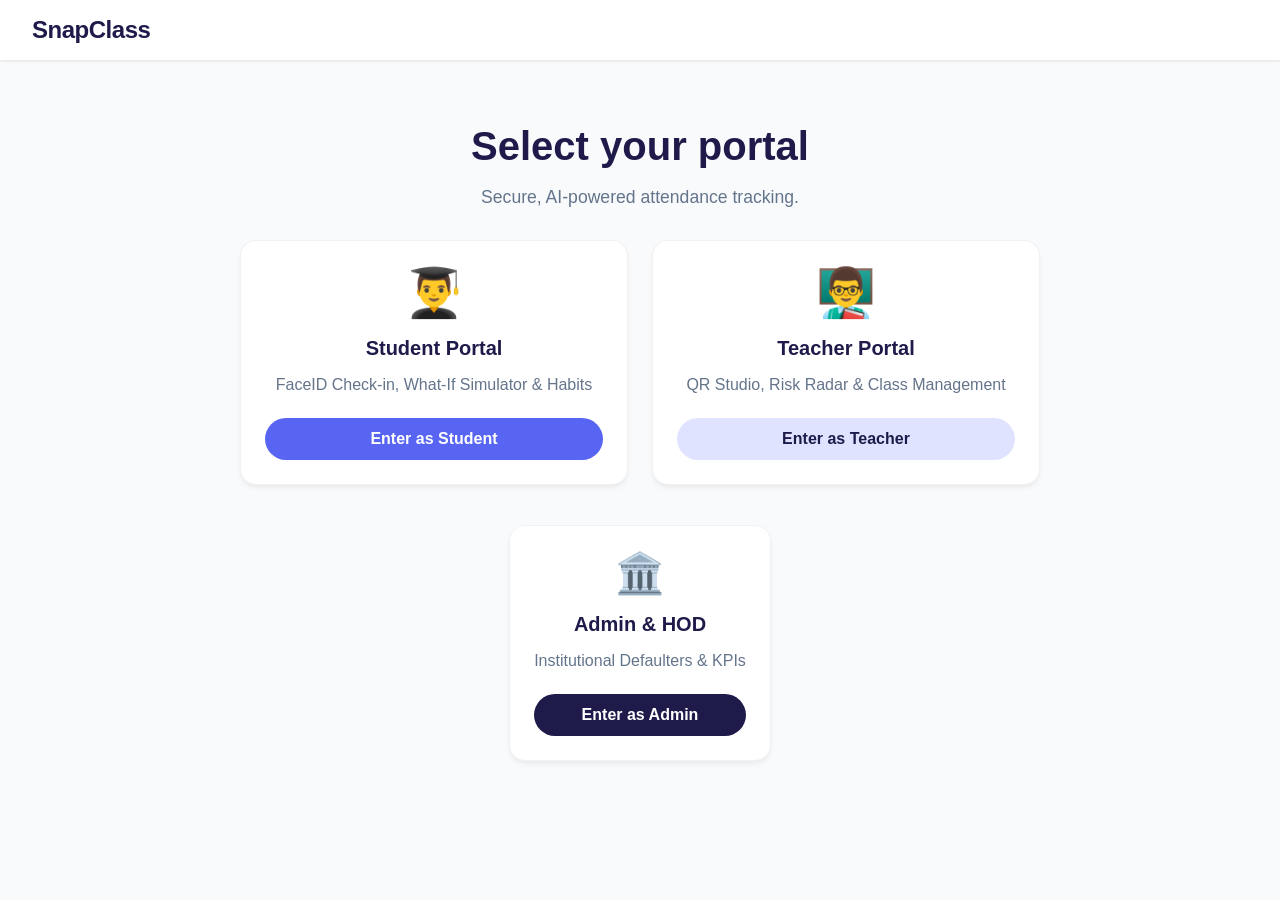
==== frontend/index.html @ df6c591e "Migrate from Streamlit to FastAPI and Vanilla frontend architecture" ====
<!DOCTYPE html>
<html lang="en">
<head>
    <meta charset="UTF-8">
    <meta name="viewport" content="width=device-width, initial-scale=1.0">
    <title>SnapClass | AI Attendance Platform</title>
    <link rel="stylesheet" href="css/styles.css">
</head>
<body>
    <header>
        <h1 class="brand-title">SnapClass</h1>
    </header>

    <div class="container text-center mt-4">
        <h2 style="font-size: 2.5rem; margin-bottom: 0.5rem;">Select your portal</h2>
        <p class="mb-2" style="color: var(--text-muted); font-size: 1.1rem;">Secure, AI-powered attendance tracking.</p>
        
        <div class="grid-2 mt-4" style="max-width: 800px; margin-left: auto; margin-right: auto;">
            <!-- Student Portal -->
            <div class="card">
                <div style="font-size: 3rem; margin-bottom: 1rem;">👨‍🎓</div>
                <h3 class="card-title">Student Portal</h3>
                <p style="color: var(--text-muted); margin-bottom: 1.5rem;">FaceID Check-in, What-If Simulator & Habits</p>
                <a href="student.html" class="btn btn-primary" style="width: 100%;">Enter as Student</a>
            </div>

            <!-- Teacher Portal -->
            <div class="card">
                <div style="font-size: 3rem; margin-bottom: 1rem;">👨‍🏫</div>
                <h3 class="card-title">Teacher Portal</h3>
                <p style="color: var(--text-muted); margin-bottom: 1.5rem;">QR Studio, Risk Radar & Class Management</p>
                <a href="teacher.html" class="btn btn-secondary" style="width: 100%;">Enter as Teacher</a>
            </div>
            
            <!-- Admin Portal -->
            <div class="card" style="grid-column: 1 / -1; max-width: 400px; margin: 0 auto; margin-top: 1rem;">
                <div style="font-size: 2.5rem; margin-bottom: 1rem;">🏛️</div>
                <h3 class="card-title">Admin & HOD</h3>
                <p style="color: var(--text-muted); margin-bottom: 1.5rem;">Institutional Defaulters & KPIs</p>
                <a href="admin.html" class="btn" style="background-color: var(--indigo); color: white; width: 100%;">Enter as Admin</a>
            </div>
        </div>
    </div>
</body>
</html>
---- frontend/css/styles.css ----
:root {
  /* Brand Tokens */
  --blurple: #5865F2;
  --blurple-dark: #4752C4;
  --periwinkle: #E0E3FF;
  --pink: #EB459E;
  --indigo: #1E1B4B;
  --indigo-light: #312E81;
  --bg-color: #F8FAFC;
  --surface: #FFFFFF;
  --text-main: #334155;
  --text-muted: #64748B;
  
  /* Status Colors */
  --safe: #2ECC71;
  --warning: #F39C12;
  --critical: #E74C3C;
}

@import url('https://fonts.googleapis.com/css2?family=Climate+Crisis&family=Outfit:wght@300;400;500;600;700;800&display=swap');

body {
  font-family: 'Outfit', sans-serif;
  background-color: var(--bg-color);
  color: var(--text-main);
  margin: 0;
  padding: 0;
  box-sizing: border-box;
}

*, *::before, *::after {
  box-sizing: inherit;
}

/* Typography */
h1, h2, h3, h4, h5 {
  color: var(--indigo);
  margin-top: 0;
}

.brand-title {
  font-family: 'Climate Crisis', sans-serif;
  color: var(--indigo);
  font-size: 2.5rem;
  letter-spacing: -0.02em;
  margin: 0;
}

/* Layout */
.container {
  max-width: 1200px;
  margin: 0 auto;
  padding: 2rem;
}

.grid-2 {
  display: grid;
  grid-template-columns: repeat(auto-fit, minmax(300px, 1fr));
  gap: 1.5rem;
}

/* Cards */
.card {
  background: var(--surface);
  border-radius: 1rem;
  padding: 1.5rem;
  box-shadow: 0 4px 6px -1px rgba(0, 0, 0, 0.05), 0 2px 4px -1px rgba(0, 0, 0, 0.03);
  border: 1px solid rgba(0, 0, 0, 0.05);
  transition: transform 0.2s, box-shadow 0.2s;
}

.card:hover {
  transform: translateY(-2px);
  box-shadow: 0 10px 15px -3px rgba(0, 0, 0, 0.1), 0 4px 6px -2px rgba(0, 0, 0, 0.05);
}

.card-title {
  font-size: 1.25rem;
  font-weight: 700;
  margin-bottom: 0.5rem;
}

/* Buttons */
.btn {
  display: inline-flex;
  align-items: center;
  justify-content: center;
  padding: 0.75rem 1.5rem;
  font-family: 'Outfit', sans-serif;
  font-weight: 600;
  font-size: 1rem;
  border-radius: 9999px;
  border: none;
  cursor: pointer;
  transition: background-color 0.2s, transform 0.1s;
  text-decoration: none;
}

.btn:active {
  transform: scale(0.98);
}

.btn-primary {
  background-color: var(--blurple);
  color: white;
}

.btn-primary:hover {
  background-color: var(--blurple-dark);
}

.btn-secondary {
  background-color: var(--periwinkle);
  color: var(--indigo);
}

.btn-secondary:hover {
  background-color: #D1D5DB;
}

.btn-danger {
  background-color: var(--critical);
  color: white;
}

/* Inputs */
.input-group {
  margin-bottom: 1rem;
}

.input-group label {
  display: block;
  font-weight: 600;
  margin-bottom: 0.5rem;
  font-size: 0.9rem;
}

.input-group input, .input-group select {
  width: 100%;
  padding: 0.75rem;
  border: 1px solid #E2E8F0;
  border-radius: 0.5rem;
  font-family: 'Outfit', sans-serif;
  font-size: 1rem;
  outline: none;
  transition: border-color 0.2s;
}

.input-group input:focus, .input-group select:focus {
  border-color: var(--blurple);
  box-shadow: 0 0 0 3px rgba(88, 101, 242, 0.2);
}

/* Utilities */
.text-center { text-align: center; }
.mt-1 { margin-top: 0.5rem; }
.mt-2 { margin-top: 1rem; }
.mt-4 { margin-top: 2rem; }
.mb-2 { margin-bottom: 1rem; }
.flex { display: flex; }
.items-center { align-items: center; }
.justify-between { justify-content: space-between; }
.gap-2 { gap: 0.5rem; }
.gap-4 { gap: 1rem; }

/* Status Badges */
.badge {
  padding: 0.25rem 0.75rem;
  border-radius: 9999px;
  font-size: 0.8rem;
  font-weight: 700;
  text-transform: uppercase;
}

.badge-safe { background-color: rgba(46, 204, 113, 0.2); color: #1E8449; }
.badge-warning { background-color: rgba(243, 156, 18, 0.2); color: #B9770E; }
.badge-critical { background-color: rgba(231, 76, 60, 0.2); color: #922B21; }

/* Camera Viewfinder */
.viewfinder {
  position: relative;
  width: 100%;
  aspect-ratio: 4/3;
  background: #000;
  border-radius: 1rem;
  overflow: hidden;
}

.viewfinder video {
  width: 100%;
  height: 100%;
  object-fit: cover;
  /* Natural mirroring for front camera */
  transform: scaleX(-1);
}

/* Modals */
.modal-overlay {
  position: fixed;
  top: 0; left: 0; right: 0; bottom: 0;
  background: rgba(15, 23, 42, 0.6);
  backdrop-filter: blur(4px);
  display: flex;
  align-items: center;
  justify-content: center;
  z-index: 50;
  opacity: 0;
  pointer-events: none;
  transition: opacity 0.2s;
}

.modal-overlay.active {
  opacity: 1;
  pointer-events: auto;
}

.modal-content {
  background: var(--surface);
  padding: 2rem;
  border-radius: 1.5rem;
  width: 90%;
  max-width: 500px;
  transform: scale(0.95);
  transition: transform 0.2s;
  box-shadow: 0 25px 50px -12px rgba(0, 0, 0, 0.25);
}

.modal-overlay.active .modal-content {
  transform: scale(1);
}

/* Toasts */
#toast-container {
  position: fixed;
  bottom: 2rem;
  right: 2rem;
  display: flex;
  flex-direction: column;
  gap: 0.5rem;
  z-index: 100;
}

.toast {
  background: var(--indigo);
  color: white;
  padding: 1rem 1.5rem;
  border-radius: 0.5rem;
  box-shadow: 0 10px 15px -3px rgba(0, 0, 0, 0.1);
  font-weight: 500;
  animation: slideIn 0.3s forwards, fadeOut 0.3s 2.7s forwards;
}

.toast.error { background: var(--critical); }
.toast.success { background: var(--safe); }

@keyframes slideIn {
  from { transform: translateX(100%); opacity: 0; }
  to { transform: translateX(0); opacity: 1; }
}

@keyframes fadeOut {
  from { transform: translateX(0); opacity: 1; }
  to { transform: translateX(100%); opacity: 0; }
}

/* Tabs */
.tabs {
  display: flex;
  border-bottom: 2px solid #E2E8F0;
  margin-bottom: 1.5rem;
}
.tab {
  padding: 0.75rem 1.5rem;
  font-weight: 600;
  color: var(--text-muted);
  cursor: pointer;
  border-bottom: 2px solid transparent;
  margin-bottom: -2px;
}
.tab.active {
  color: var(--blurple);
  border-bottom-color: var(--blurple);
}
.tab-pane {
  display: none;
}
.tab-pane.active {
  display: block;
}

/* Header */
header {
  background: var(--surface);
  padding: 1rem 2rem;
  display: flex;
  justify-content: space-between;
  align-items: center;
  box-shadow: 0 1px 3px 0 rgba(0, 0, 0, 0.1);
}

header .brand-title {
  font-size: 1.5rem;
}
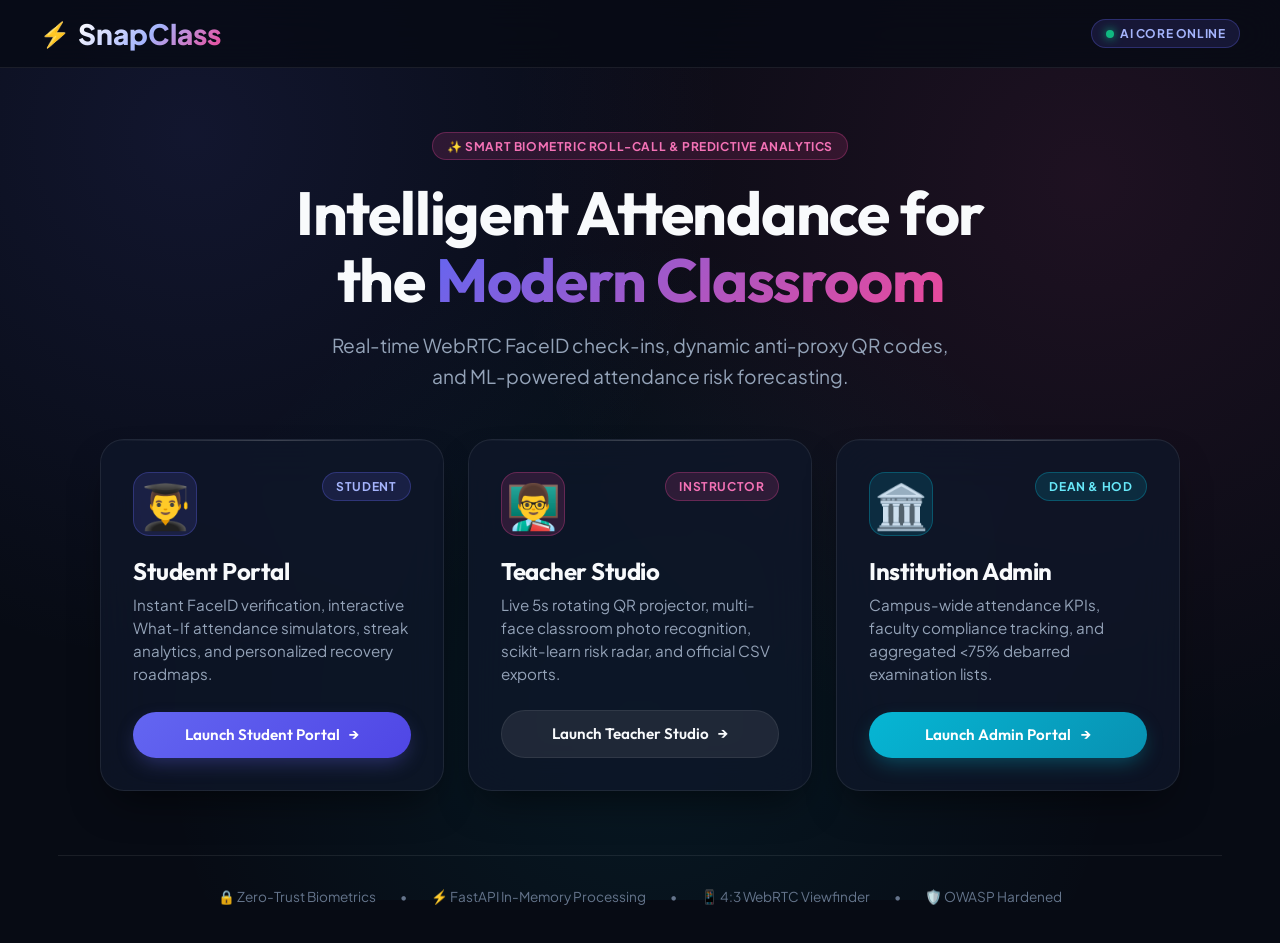
==== commit 98e7aa5c: "UI Overhaul: Ultra-premium glassmorphism, camera HUD, validation alerts, and micro-interactions" ====
--- a/frontend/index.html
+++ b/frontend/index.html
@@ -1,45 +1,108 @@
 <!DOCTYPE html>
 <html lang="en">
 <head>
-    <meta charset="UTF-8">
-    <meta name="viewport" content="width=device-width, initial-scale=1.0">
-    <title>SnapClass | AI Attendance Platform</title>
-    <link rel="stylesheet" href="css/styles.css">
+  <meta charset="UTF-8">
+  <meta name="viewport" content="width=device-width, initial-scale=1.0">
+  <title>SnapClass | Next-Gen AI Attendance Platform</title>
+  <link rel="stylesheet" href="css/styles.css">
 </head>
 <body>
-    <header>
-        <h1 class="brand-title">SnapClass</h1>
-    </header>
+  <header>
+    <div class="brand-title">SnapClass</div>
+    <div style="display: flex; align-items: center; gap: 0.75rem;">
+      <span class="badge badge-primary">
+        <span class="pulse-dot"></span>
+        AI Core Online
+      </span>
+    </div>
+  </header>
 
-    <div class="container text-center mt-4">
-        <h2 style="font-size: 2.5rem; margin-bottom: 0.5rem;">Select your portal</h2>
-        <p class="mb-2" style="color: var(--text-muted); font-size: 1.1rem;">Secure, AI-powered attendance tracking.</p>
-        
-        <div class="grid-2 mt-4" style="max-width: 800px; margin-left: auto; margin-right: auto;">
-            <!-- Student Portal -->
-            <div class="card">
-                <div style="font-size: 3rem; margin-bottom: 1rem;">👨‍🎓</div>
-                <h3 class="card-title">Student Portal</h3>
-                <p style="color: var(--text-muted); margin-bottom: 1.5rem;">FaceID Check-in, What-If Simulator & Habits</p>
-                <a href="student.html" class="btn btn-primary" style="width: 100%;">Enter as Student</a>
+  <main class="container" style="text-align: center; padding-top: clamp(2rem, 5vw, 4rem);">
+    <div class="animate-fade-in" style="max-width: 780px; margin: 0 auto 3rem auto;">
+      <span class="badge badge-pink" style="margin-bottom: 1.25rem;">✨ Smart Biometric Roll-Call & Predictive Analytics</span>
+      <h1 style="font-size: clamp(2.2rem, 5vw, 3.8rem); line-height: 1.1; margin-bottom: 1rem;">
+        Intelligent Attendance for the <span style="background: linear-gradient(135deg, #6366F1, #EC4899); -webkit-background-clip: text; -webkit-text-fill-color: transparent;">Modern Classroom</span>
+      </h1>
+      <p style="color: var(--text-muted); font-size: clamp(1rem, 2vw, 1.2rem); line-height: 1.6; max-width: 620px; margin: 0 auto;">
+        Real-time WebRTC FaceID check-ins, dynamic anti-proxy QR codes, and ML-powered attendance risk forecasting.
+      </p>
+    </div>
+
+    <!-- Portal Selection Cards -->
+    <div class="grid-cards" style="max-width: 1080px; margin: 0 auto;">
+      
+      <!-- Student Portal -->
+      <div class="glass-card glass-card-hover" style="text-align: left; display: flex; flex-direction: column; justify-content: space-between;">
+        <div>
+          <div style="display: flex; justify-content: space-between; align-items: flex-start; margin-bottom: 1.25rem;">
+            <div style="font-size: 2.75rem; background: rgba(99, 102, 241, 0.15); width: 64px; height: 64px; border-radius: var(--radius-md); display: flex; align-items: center; justify-content: center; border: 1px solid rgba(99, 102, 241, 0.3);">
+              👨‍🎓
             </div>
+            <span class="badge badge-primary">Student</span>
+          </div>
+          <h2 style="font-size: 1.5rem; margin-bottom: 0.5rem;">Student Portal</h2>
+          <p style="color: var(--text-muted); font-size: 0.95rem; line-height: 1.5; margin-bottom: 1.5rem;">
+            Instant FaceID verification, interactive What-If attendance simulators, streak analytics, and personalized recovery roadmaps.
+          </p>
+        </div>
+        <a href="student.html" class="btn btn-primary" style="width: 100%;">
+          <span>Launch Student Portal</span>
+          <span>&rarr;</span>
+        </a>
+      </div>
 
-            <!-- Teacher Portal -->
-            <div class="card">
-                <div style="font-size: 3rem; margin-bottom: 1rem;">👨‍🏫</div>
-                <h3 class="card-title">Teacher Portal</h3>
-                <p style="color: var(--text-muted); margin-bottom: 1.5rem;">QR Studio, Risk Radar & Class Management</p>
-                <a href="teacher.html" class="btn btn-secondary" style="width: 100%;">Enter as Teacher</a>
+      <!-- Teacher Portal -->
+      <div class="glass-card glass-card-hover" style="text-align: left; display: flex; flex-direction: column; justify-content: space-between;">
+        <div>
+          <div style="display: flex; justify-content: space-between; align-items: flex-start; margin-bottom: 1.25rem;">
+            <div style="font-size: 2.75rem; background: rgba(236, 72, 153, 0.15); width: 64px; height: 64px; border-radius: var(--radius-md); display: flex; align-items: center; justify-content: center; border: 1px solid rgba(236, 72, 153, 0.3);">
+              👨‍🏫
             </div>
-            
-            <!-- Admin Portal -->
-            <div class="card" style="grid-column: 1 / -1; max-width: 400px; margin: 0 auto; margin-top: 1rem;">
-                <div style="font-size: 2.5rem; margin-bottom: 1rem;">🏛️</div>
-                <h3 class="card-title">Admin & HOD</h3>
-                <p style="color: var(--text-muted); margin-bottom: 1.5rem;">Institutional Defaulters & KPIs</p>
-                <a href="admin.html" class="btn" style="background-color: var(--indigo); color: white; width: 100%;">Enter as Admin</a>
+            <span class="badge badge-pink">Instructor</span>
+          </div>
+          <h2 style="font-size: 1.5rem; margin-bottom: 0.5rem;">Teacher Studio</h2>
+          <p style="color: var(--text-muted); font-size: 0.95rem; line-height: 1.5; margin-bottom: 1.5rem;">
+            Live 5s rotating QR projector, multi-face classroom photo recognition, scikit-learn risk radar, and official CSV exports.
+          </p>
+        </div>
+        <a href="teacher.html" class="btn btn-secondary" style="width: 100%;">
+          <span>Launch Teacher Studio</span>
+          <span>&rarr;</span>
+        </a>
+      </div>
+
+      <!-- Admin Portal -->
+      <div class="glass-card glass-card-hover" style="text-align: left; display: flex; flex-direction: column; justify-content: space-between;">
+        <div>
+          <div style="display: flex; justify-content: space-between; align-items: flex-start; margin-bottom: 1.25rem;">
+            <div style="font-size: 2.75rem; background: rgba(6, 182, 212, 0.15); width: 64px; height: 64px; border-radius: var(--radius-md); display: flex; align-items: center; justify-content: center; border: 1px solid rgba(6, 182, 212, 0.3);">
+              🏛️
             </div>
+            <span class="badge" style="background: rgba(6, 182, 212, 0.15); color: #67E8F9; border: 1px solid rgba(6, 182, 212, 0.3);">Dean & HOD</span>
+          </div>
+          <h2 style="font-size: 1.5rem; margin-bottom: 0.5rem;">Institution Admin</h2>
+          <p style="color: var(--text-muted); font-size: 0.95rem; line-height: 1.5; margin-bottom: 1.5rem;">
+            Campus-wide attendance KPIs, faculty compliance tracking, and aggregated &lt;75% debarred examination lists.
+          </p>
         </div>
+        <a href="admin.html" class="btn btn-cyan" style="width: 100%;">
+          <span>Launch Admin Portal</span>
+          <span>&rarr;</span>
+        </a>
+      </div>
+
     </div>
+
+    <!-- Security & Architecture Badge Footer -->
+    <div style="margin-top: 4rem; padding-top: 2rem; border-top: 1px solid var(--border-glass); display: flex; justify-content: center; gap: 1.5rem; flex-wrap: wrap; color: var(--text-dim); font-size: 0.85rem;">
+      <span>🔒 Zero-Trust Biometrics</span>
+      <span>•</span>
+      <span>⚡ FastAPI In-Memory Processing</span>
+      <span>•</span>
+      <span>📱 4:3 WebRTC Viewfinder</span>
+      <span>•</span>
+      <span>🛡️ OWASP Hardened</span>
+    </div>
+  </main>
 </body>
 </html>
--- a/frontend/css/styles.css
+++ b/frontend/css/styles.css
@@ -1,303 +1,826 @@
+/* ==========================================================================
+   SnapClass Design System - Ultra-Premium Glassmorphism & AI Cyberpunk Aesthetics
+   ========================================================================== */
+
+@import url('https://fonts.googleapis.com/css2?family=Outfit:wght@300;400;500;600;700;800;900&family=Plus+Jakarta+Sans:wght@400;500;600;700&display=swap');
+
 :root {
-  /* Brand Tokens */
-  --blurple: #5865F2;
-  --blurple-dark: #4752C4;
-  --periwinkle: #E0E3FF;
-  --pink: #EB459E;
-  --indigo: #1E1B4B;
-  --indigo-light: #312E81;
-  --bg-color: #F8FAFC;
-  --surface: #FFFFFF;
-  --text-main: #334155;
-  --text-muted: #64748B;
-  
+  /* Core Color Palette */
+  --bg-dark: #070B14;
+  --bg-surface: rgba(15, 23, 42, 0.75);
+  --bg-surface-elevated: rgba(30, 41, 59, 0.85);
+  --bg-glass: rgba(255, 255, 255, 0.04);
+  --border-glass: rgba(255, 255, 255, 0.08);
+  --border-glass-focus: rgba(99, 102, 241, 0.5);
+
+  /* Brand Accents */
+  --primary: #6366F1;
+  --primary-glow: rgba(99, 102, 241, 0.35);
+  --primary-hover: #4F46E5;
+  --accent-cyan: #06B6D4;
+  --accent-cyan-glow: rgba(6, 182, 212, 0.35);
+  --accent-pink: #EC4899;
+  --accent-pink-glow: rgba(236, 72, 153, 0.35);
+  --accent-purple: #A855F7;
+
   /* Status Colors */
-  --safe: #2ECC71;
-  --warning: #F39C12;
-  --critical: #E74C3C;
-}
-
-@import url('https://fonts.googleapis.com/css2?family=Climate+Crisis&family=Outfit:wght@300;400;500;600;700;800&display=swap');
-
-body {
-  font-family: 'Outfit', sans-serif;
-  background-color: var(--bg-color);
-  color: var(--text-main);
+  --safe: #10B981;
+  --safe-glow: rgba(16, 185, 129, 0.3);
+  --warning: #F59E0B;
+  --warning-glow: rgba(245, 158, 11, 0.3);
+  --critical: #EF4444;
+  --critical-glow: rgba(239, 68, 68, 0.3);
+
+  /* Typography */
+  --text-main: #F8FAFC;
+  --text-muted: #94A3B8;
+  --text-dim: #64748B;
+
+  /* Shadows & Depth */
+  --shadow-sm: 0 4px 6px -1px rgba(0, 0, 0, 0.2);
+  --shadow-lg: 0 20px 40px -15px rgba(0, 0, 0, 0.6);
+  --shadow-neon: 0 0 25px var(--primary-glow);
+  --radius-sm: 0.5rem;
+  --radius-md: 1rem;
+  --radius-lg: 1.5rem;
+  --radius-full: 9999px;
+}
+
+/* Base Styles & Background Aurora */
+* {
+  box-sizing: border-box;
   margin: 0;
   padding: 0;
-  box-sizing: border-box;
-}
-
-*, *::before, *::after {
-  box-sizing: inherit;
-}
-
-/* Typography */
-h1, h2, h3, h4, h5 {
-  color: var(--indigo);
-  margin-top: 0;
+  -webkit-tap-highlight-color: transparent;
+}
+
+body {
+  font-family: 'Plus Jakarta Sans', sans-serif;
+  background-color: var(--bg-dark);
+  color: var(--text-main);
+  min-height: 100vh;
+  overflow-x: hidden;
+  position: relative;
+  background-image: 
+    radial-gradient(circle at 15% 15%, rgba(99, 102, 241, 0.12) 0%, transparent 40%),
+    radial-gradient(circle at 85% 20%, rgba(236, 72, 153, 0.10) 0%, transparent 45%),
+    radial-gradient(circle at 50% 80%, rgba(6, 182, 212, 0.08) 0%, transparent 50%);
+  background-attachment: fixed;
+}
+
+/* Typography Scale */
+h1, h2, h3, h4, h5, .brand-font {
+  font-family: 'Outfit', sans-serif;
+  font-weight: 700;
+  color: var(--text-main);
+  letter-spacing: -0.02em;
 }
 
 .brand-title {
-  font-family: 'Climate Crisis', sans-serif;
-  color: var(--indigo);
-  font-size: 2.5rem;
-  letter-spacing: -0.02em;
-  margin: 0;
-}
-
-/* Layout */
+  font-size: 1.75rem;
+  font-weight: 900;
+  background: linear-gradient(135deg, #FFFFFF 20%, #A5B4FC 60%, #EC4899 100%);
+  -webkit-background-clip: text;
+  -webkit-text-fill-color: transparent;
+  display: inline-flex;
+  align-items: center;
+  gap: 0.5rem;
+}
+
+.brand-title::before {
+  content: '⚡';
+  font-size: 1.5rem;
+  -webkit-text-fill-color: initial;
+}
+
+/* Glassmorphism Containers & Cards */
 .container {
-  max-width: 1200px;
+  max-width: 1240px;
   margin: 0 auto;
-  padding: 2rem;
-}
-
-.grid-2 {
-  display: grid;
-  grid-template-columns: repeat(auto-fit, minmax(300px, 1fr));
-  gap: 1.5rem;
-}
-
-/* Cards */
-.card {
-  background: var(--surface);
-  border-radius: 1rem;
-  padding: 1.5rem;
-  box-shadow: 0 4px 6px -1px rgba(0, 0, 0, 0.05), 0 2px 4px -1px rgba(0, 0, 0, 0.03);
-  border: 1px solid rgba(0, 0, 0, 0.05);
-  transition: transform 0.2s, box-shadow 0.2s;
-}
-
-.card:hover {
-  transform: translateY(-2px);
-  box-shadow: 0 10px 15px -3px rgba(0, 0, 0, 0.1), 0 4px 6px -2px rgba(0, 0, 0, 0.05);
-}
-
-.card-title {
-  font-size: 1.25rem;
+  padding: clamp(1rem, 3vw, 2.5rem);
+}
+
+.glass-card {
+  background: var(--bg-surface);
+  backdrop-filter: blur(24px);
+  -webkit-backdrop-filter: blur(24px);
+  border: 1px solid var(--border-glass);
+  border-radius: var(--radius-lg);
+  padding: clamp(1.25rem, 2.5vw, 2rem);
+  box-shadow: var(--shadow-lg);
+  position: relative;
+  overflow: hidden;
+  transition: all 0.3s cubic-bezier(0.4, 0, 0.2, 1);
+}
+
+.glass-card::before {
+  content: '';
+  position: absolute;
+  top: 0; left: 0; right: 0; height: 1px;
+  background: linear-gradient(90deg, transparent, rgba(255, 255, 255, 0.2), transparent);
+}
+
+.glass-card-hover:hover {
+  transform: translateY(-4px);
+  border-color: rgba(99, 102, 241, 0.3);
+  box-shadow: 0 25px 50px -12px rgba(0, 0, 0, 0.7), var(--shadow-neon);
+}
+
+/* Navigation & Header */
+header {
+  background: rgba(7, 11, 20, 0.8);
+  backdrop-filter: blur(20px);
+  -webkit-backdrop-filter: blur(20px);
+  border-bottom: 1px solid var(--border-glass);
+  padding: 1rem clamp(1rem, 4vw, 2.5rem);
+  display: flex;
+  justify-content: space-between;
+  align-items: center;
+  position: sticky;
+  top: 0;
+  z-index: 40;
+}
+
+.nav-link-btn {
+  display: inline-flex;
+  align-items: center;
+  gap: 0.5rem;
+  color: var(--text-muted);
+  text-decoration: none;
+  font-weight: 600;
+  font-size: 0.9rem;
+  padding: 0.5rem 1rem;
+  border-radius: var(--radius-full);
+  background: var(--bg-glass);
+  border: 1px solid var(--border-glass);
+  transition: all 0.2s;
+}
+
+.nav-link-btn:hover {
+  color: var(--text-main);
+  background: rgba(255, 255, 255, 0.1);
+  border-color: rgba(255, 255, 255, 0.2);
+}
+
+/* Badges & Pulsing Status Indicators */
+.badge {
+  display: inline-flex;
+  align-items: center;
+  gap: 0.4rem;
+  padding: 0.35rem 0.85rem;
+  border-radius: var(--radius-full);
+  font-size: 0.75rem;
   font-weight: 700;
-  margin-bottom: 0.5rem;
-}
-
-/* Buttons */
+  text-transform: uppercase;
+  letter-spacing: 0.05em;
+}
+
+.badge-primary { background: rgba(99, 102, 241, 0.15); color: #A5B4FC; border: 1px solid rgba(99, 102, 241, 0.3); }
+.badge-pink { background: rgba(236, 72, 153, 0.15); color: #F472B6; border: 1px solid rgba(236, 72, 153, 0.3); }
+.badge-safe { background: rgba(16, 185, 129, 0.15); color: #34D399; border: 1px solid rgba(16, 185, 129, 0.3); }
+.badge-warning { background: rgba(245, 158, 11, 0.15); color: #FBBF24; border: 1px solid rgba(245, 158, 11, 0.3); }
+.badge-critical { background: rgba(239, 68, 68, 0.15); color: #F87171; border: 1px solid rgba(239, 68, 68, 0.3); }
+
+.pulse-dot {
+  width: 8px;
+  height: 8px;
+  border-radius: 50%;
+  background-color: var(--safe);
+  box-shadow: 0 0 10px var(--safe);
+  animation: pulseAnimation 2s infinite;
+}
+
+@keyframes pulseAnimation {
+  0% { transform: scale(0.95); opacity: 0.8; box-shadow: 0 0 0 0 var(--safe-glow); }
+  70% { transform: scale(1.1); opacity: 1; box-shadow: 0 0 0 8px transparent; }
+  100% { transform: scale(0.95); opacity: 0.8; }
+}
+
+/* Button Component Suite */
 .btn {
   display: inline-flex;
   align-items: center;
   justify-content: center;
-  padding: 0.75rem 1.5rem;
+  gap: 0.6rem;
+  padding: 0.85rem 1.75rem;
   font-family: 'Outfit', sans-serif;
   font-weight: 600;
-  font-size: 1rem;
-  border-radius: 9999px;
+  font-size: 0.95rem;
+  border-radius: var(--radius-full);
   border: none;
   cursor: pointer;
-  transition: background-color 0.2s, transform 0.1s;
   text-decoration: none;
+  position: relative;
+  overflow: hidden;
+  transition: all 0.25s cubic-bezier(0.4, 0, 0.2, 1);
 }
 
 .btn:active {
-  transform: scale(0.98);
+  transform: scale(0.96);
 }
 
 .btn-primary {
-  background-color: var(--blurple);
+  background: linear-gradient(135deg, #6366F1 0%, #4F46E5 100%);
   color: white;
+  box-shadow: 0 8px 20px -4px var(--primary-glow);
 }
 
 .btn-primary:hover {
-  background-color: var(--blurple-dark);
+  background: linear-gradient(135deg, #4F46E5 0%, #4338CA 100%);
+  box-shadow: 0 12px 25px -4px var(--primary-glow);
+  transform: translateY(-1px);
 }
 
 .btn-secondary {
-  background-color: var(--periwinkle);
-  color: var(--indigo);
+  background: rgba(255, 255, 255, 0.08);
+  color: var(--text-main);
+  border: 1px solid var(--border-glass);
 }
 
 .btn-secondary:hover {
-  background-color: #D1D5DB;
+  background: rgba(255, 255, 255, 0.15);
+  border-color: rgba(255, 255, 255, 0.2);
+  transform: translateY(-1px);
+}
+
+.btn-cyan {
+  background: linear-gradient(135deg, #06B6D4 0%, #0891B2 100%);
+  color: white;
+  box-shadow: 0 8px 20px -4px var(--accent-cyan-glow);
+}
+
+.btn-cyan:hover {
+  background: linear-gradient(135deg, #0891B2 0%, #0E7490 100%);
+  transform: translateY(-1px);
 }
 
 .btn-danger {
-  background-color: var(--critical);
+  background: linear-gradient(135deg, #EF4444 0%, #DC2626 100%);
   color: white;
-}
-
-/* Inputs */
+  box-shadow: 0 8px 20px -4px var(--critical-glow);
+}
+
+.btn-danger:hover {
+  background: linear-gradient(135deg, #DC2626 0%, #B91C1C 100%);
+}
+
+.btn-sm {
+  padding: 0.5rem 1rem;
+  font-size: 0.85rem;
+}
+
+.btn-loading {
+  pointer-events: none;
+  opacity: 0.8;
+  position: relative;
+}
+
+.btn-loading::after {
+  content: '';
+  width: 16px;
+  height: 16px;
+  border: 2px solid rgba(255, 255, 255, 0.3);
+  border-top-color: white;
+  border-radius: 50%;
+  animation: spin 0.8s linear infinite;
+  display: inline-block;
+}
+
+@keyframes spin {
+  to { transform: rotate(360deg); }
+}
+
+/* Forms & Validation States */
 .input-group {
-  margin-bottom: 1rem;
-}
-
-.input-group label {
+  margin-bottom: 1.25rem;
+  text-align: left;
+}
+
+.input-label {
+  display: flex;
+  justify-content: space-between;
+  font-size: 0.85rem;
+  font-weight: 600;
+  color: var(--text-muted);
+  margin-bottom: 0.5rem;
+}
+
+.input-field-wrapper {
+  position: relative;
+  display: flex;
+  align-items: center;
+}
+
+.input-control {
+  width: 100%;
+  background: rgba(15, 23, 42, 0.6);
+  border: 1.5px solid var(--border-glass);
+  border-radius: var(--radius-md);
+  padding: 0.85rem 1.1rem;
+  color: var(--text-main);
+  font-family: inherit;
+  font-size: 0.95rem;
+  outline: none;
+  transition: all 0.2s;
+}
+
+.input-control:focus {
+  border-color: var(--primary);
+  background: rgba(15, 23, 42, 0.9);
+  box-shadow: 0 0 0 3px rgba(99, 102, 241, 0.2);
+}
+
+.input-control.is-invalid {
+  border-color: var(--critical) !important;
+  background: rgba(239, 68, 68, 0.05);
+  box-shadow: 0 0 0 3px rgba(239, 68, 68, 0.2);
+  animation: shake 0.4s ease-in-out;
+}
+
+.input-control.is-valid {
+  border-color: var(--safe);
+  background: rgba(16, 185, 129, 0.05);
+}
+
+.field-error-msg {
+  color: var(--critical);
+  font-size: 0.8rem;
+  font-weight: 500;
+  margin-top: 0.35rem;
+  display: none;
+}
+
+.input-control.is-invalid + .field-error-msg {
   display: block;
-  font-weight: 600;
-  margin-bottom: 0.5rem;
+}
+
+@keyframes shake {
+  0%, 100% { transform: translateX(0); }
+  20%, 60% { transform: translateX(-6px); }
+  40%, 80% { transform: translateX(6px); }
+}
+
+/* Alert & Error Bars */
+.alert-banner {
+  display: none;
+  align-items: center;
+  gap: 0.75rem;
+  padding: 0.85rem 1.25rem;
+  border-radius: var(--radius-md);
   font-size: 0.9rem;
-}
-
-.input-group input, .input-group select {
+  font-weight: 500;
+  margin-bottom: 1.25rem;
+  animation: fadeIn 0.3s cubic-bezier(0.4, 0, 0.2, 1);
+}
+
+.alert-banner.active {
+  display: flex;
+}
+
+.alert-error {
+  background: rgba(239, 68, 68, 0.12);
+  border: 1px solid rgba(239, 68, 68, 0.35);
+  color: #FCA5A5;
+}
+
+.alert-success {
+  background: rgba(16, 185, 129, 0.12);
+  border: 1px solid rgba(16, 185, 129, 0.35);
+  color: #6EE7B7;
+}
+
+.alert-warning {
+  background: rgba(245, 158, 11, 0.12);
+  border: 1px solid rgba(245, 158, 11, 0.35);
+  color: #FCD34D;
+}
+
+/* Cyberpunk WebRTC Camera Viewfinder & HUD Overlay */
+.camera-container {
+  position: relative;
   width: 100%;
-  padding: 0.75rem;
-  border: 1px solid #E2E8F0;
-  border-radius: 0.5rem;
-  font-family: 'Outfit', sans-serif;
-  font-size: 1rem;
-  outline: none;
-  transition: border-color 0.2s;
-}
-
-.input-group input:focus, .input-group select:focus {
-  border-color: var(--blurple);
-  box-shadow: 0 0 0 3px rgba(88, 101, 242, 0.2);
-}
-
-/* Utilities */
-.text-center { text-align: center; }
-.mt-1 { margin-top: 0.5rem; }
-.mt-2 { margin-top: 1rem; }
-.mt-4 { margin-top: 2rem; }
-.mb-2 { margin-bottom: 1rem; }
-.flex { display: flex; }
-.items-center { align-items: center; }
-.justify-between { justify-content: space-between; }
-.gap-2 { gap: 0.5rem; }
-.gap-4 { gap: 1rem; }
-
-/* Status Badges */
-.badge {
-  padding: 0.25rem 0.75rem;
-  border-radius: 9999px;
-  font-size: 0.8rem;
-  font-weight: 700;
-  text-transform: uppercase;
-}
-
-.badge-safe { background-color: rgba(46, 204, 113, 0.2); color: #1E8449; }
-.badge-warning { background-color: rgba(243, 156, 18, 0.2); color: #B9770E; }
-.badge-critical { background-color: rgba(231, 76, 60, 0.2); color: #922B21; }
-
-/* Camera Viewfinder */
-.viewfinder {
-  position: relative;
-  width: 100%;
+  max-width: 480px;
+  margin: 0 auto;
   aspect-ratio: 4/3;
-  background: #000;
-  border-radius: 1rem;
+  border-radius: var(--radius-lg);
   overflow: hidden;
-}
-
-.viewfinder video {
+  background: #020617;
+  border: 2px solid var(--border-glass);
+  box-shadow: 0 10px 30px rgba(0, 0, 0, 0.8);
+}
+
+.camera-container video {
   width: 100%;
   height: 100%;
   object-fit: cover;
-  /* Natural mirroring for front camera */
-  transform: scaleX(-1);
-}
-
-/* Modals */
-.modal-overlay {
+  transform: scaleX(-1); /* Natural mirror display */
+}
+
+.camera-hud {
+  position: absolute;
+  top: 0; left: 0; right: 0; bottom: 0;
+  pointer-events: none;
+  display: flex;
+  flex-direction: column;
+  justify-content: space-between;
+  padding: 1rem;
+}
+
+/* HUD Reticle & Corner Tech */
+.hud-corner-tl { position: absolute; top: 12px; left: 12px; width: 24px; height: 24px; border-top: 3px solid var(--accent-cyan); border-left: 3px solid var(--accent-cyan); border-top-left-radius: 6px; }
+.hud-corner-tr { position: absolute; top: 12px; right: 12px; width: 24px; height: 24px; border-top: 3px solid var(--accent-cyan); border-right: 3px solid var(--accent-cyan); border-top-right-radius: 6px; }
+.hud-corner-bl { position: absolute; bottom: 12px; left: 12px; width: 24px; height: 24px; border-bottom: 3px solid var(--accent-cyan); border-left: 3px solid var(--accent-cyan); border-bottom-left-radius: 6px; }
+.hud-corner-br { position: absolute; bottom: 12px; right: 12px; width: 24px; height: 24px; border-bottom: 3px solid var(--accent-cyan); border-right: 3px solid var(--accent-cyan); border-bottom-right-radius: 6px; }
+
+.hud-face-oval {
+  position: absolute;
+  top: 50%; left: 50%;
+  transform: translate(-50%, -50%);
+  width: 180px;
+  height: 230px;
+  border: 2px dashed rgba(6, 182, 212, 0.4);
+  border-radius: 50%;
+  box-shadow: 0 0 20px rgba(6, 182, 212, 0.15);
+  animation: ovalPulse 3s ease-in-out infinite;
+}
+
+@keyframes ovalPulse {
+  0%, 100% { border-color: rgba(6, 182, 212, 0.4); transform: translate(-50%, -50%) scale(1); }
+  50% { border-color: rgba(99, 102, 241, 0.8); transform: translate(-50%, -50%) scale(1.03); }
+}
+
+.hud-scan-line {
+  position: absolute;
+  top: 0; left: 0; right: 0; height: 3px;
+  background: linear-gradient(90deg, transparent, var(--accent-cyan), transparent);
+  box-shadow: 0 0 15px var(--accent-cyan);
+  animation: scanMove 2.4s ease-in-out infinite;
+}
+
+@keyframes scanMove {
+  0% { top: 5%; opacity: 0; }
+  15% { opacity: 1; }
+  85% { opacity: 1; }
+  100% { top: 95%; opacity: 0; }
+}
+
+.camera-placeholder {
+  display: flex;
+  flex-direction: column;
+  align-items: center;
+  justify-content: center;
+  height: 100%;
+  color: var(--text-muted);
+  gap: 0.75rem;
+}
+
+/* Tabs System */
+.tabs-header {
+  display: flex;
+  gap: 0.5rem;
+  border-bottom: 1px solid var(--border-glass);
+  margin-bottom: 1.75rem;
+  overflow-x: auto;
+  scrollbar-width: none;
+}
+
+.tabs-header::-webkit-scrollbar { display: none; }
+
+.tab-btn {
+  display: flex;
+  align-items: center;
+  gap: 0.5rem;
+  padding: 0.85rem 1.4rem;
+  font-family: 'Outfit', sans-serif;
+  font-weight: 600;
+  font-size: 0.95rem;
+  color: var(--text-muted);
+  background: transparent;
+  border: none;
+  border-bottom: 2px solid transparent;
+  cursor: pointer;
+  white-space: nowrap;
+  transition: all 0.2s;
+}
+
+.tab-btn:hover {
+  color: var(--text-main);
+  background: rgba(255, 255, 255, 0.02);
+}
+
+.tab-btn.active {
+  color: #A5B4FC;
+  border-bottom-color: var(--primary);
+  background: rgba(99, 102, 241, 0.06);
+}
+
+.tab-pane {
+  display: none;
+  animation: tabFadeIn 0.3s cubic-bezier(0.4, 0, 0.2, 1);
+}
+
+.tab-pane.active {
+  display: block;
+}
+
+@keyframes tabFadeIn {
+  from { opacity: 0; transform: translateY(6px); }
+  to { opacity: 1; transform: translateY(0); }
+}
+
+/* Grids & Metrics */
+.grid-cards {
+  display: grid;
+  grid-template-columns: repeat(auto-fit, minmax(min(100%, 320px), 1fr));
+  gap: 1.5rem;
+}
+
+.kpi-stat-card {
+  background: rgba(15, 23, 42, 0.5);
+  border: 1px solid var(--border-glass);
+  border-radius: var(--radius-md);
+  padding: 1.25rem;
+  display: flex;
+  align-items: center;
+  gap: 1.25rem;
+}
+
+.kpi-icon-box {
+  width: 52px;
+  height: 52px;
+  border-radius: var(--radius-md);
+  display: flex;
+  align-items: center;
+  justify-content: center;
+  font-size: 1.5rem;
+}
+
+/* Interactive SVG Radial Attendance Meter */
+.radial-meter-box {
+  position: relative;
+  width: 200px;
+  height: 200px;
+  margin: 0 auto;
+}
+
+.radial-meter-box svg {
+  transform: rotate(-90deg);
+  width: 100%;
+  height: 100%;
+}
+
+.meter-track {
+  fill: none;
+  stroke: rgba(255, 255, 255, 0.06);
+  stroke-width: 10;
+}
+
+.meter-fill {
+  fill: none;
+  stroke: var(--primary);
+  stroke-width: 10;
+  stroke-linecap: round;
+  stroke-dasharray: 565.48; /* 2 * PI * 90 */
+  stroke-dashoffset: 565.48;
+  transition: stroke-dashoffset 1.2s cubic-bezier(0.4, 0, 0.2, 1), stroke 0.4s;
+  filter: drop-shadow(0 0 8px var(--primary-glow));
+}
+
+.meter-value-overlay {
+  position: absolute;
+  top: 50%; left: 50%;
+  transform: translate(-50%, -50%);
+  text-align: center;
+}
+
+.meter-percentage {
+  font-size: 2.5rem;
+  font-weight: 800;
+  font-family: 'Outfit', sans-serif;
+  color: var(--text-main);
+  line-height: 1;
+}
+
+/* Custom Interactive Range Sliders */
+.range-slider-container {
+  margin: 1.5rem 0;
+}
+
+input[type="range"] {
+  -webkit-appearance: none;
+  width: 100%;
+  height: 8px;
+  border-radius: var(--radius-full);
+  background: rgba(255, 255, 255, 0.1);
+  outline: none;
+  transition: all 0.2s;
+}
+
+input[type="range"]::-webkit-slider-thumb {
+  -webkit-appearance: none;
+  width: 22px;
+  height: 22px;
+  border-radius: 50%;
+  background: var(--primary);
+  box-shadow: 0 0 12px var(--primary);
+  cursor: pointer;
+  transition: transform 0.15s, background-color 0.2s;
+}
+
+input[type="range"]::-webkit-slider-thumb:hover {
+  transform: scale(1.2);
+}
+
+/* Live Dynamic QR Studio Visualizer */
+.qr-projector-frame {
+  background: #FFFFFF;
+  padding: 1.75rem;
+  border-radius: var(--radius-lg);
+  display: inline-flex;
+  flex-direction: column;
+  align-items: center;
+  box-shadow: 0 0 40px rgba(99, 102, 241, 0.2);
+}
+
+.qr-countdown-ring {
+  position: relative;
+  width: 44px;
+  height: 44px;
+  display: flex;
+  align-items: center;
+  justify-content: center;
+  font-weight: 800;
+  font-size: 0.9rem;
+  color: var(--primary);
+}
+
+/* Modals & Dialogs */
+.modal-backdrop {
   position: fixed;
   top: 0; left: 0; right: 0; bottom: 0;
-  background: rgba(15, 23, 42, 0.6);
-  backdrop-filter: blur(4px);
+  background: rgba(4, 7, 14, 0.8);
+  backdrop-filter: blur(12px);
+  -webkit-backdrop-filter: blur(12px);
   display: flex;
   align-items: center;
   justify-content: center;
-  z-index: 50;
+  z-index: 100;
   opacity: 0;
   pointer-events: none;
-  transition: opacity 0.2s;
-}
-
-.modal-overlay.active {
+  transition: opacity 0.25s ease;
+  padding: 1rem;
+}
+
+.modal-backdrop.active {
   opacity: 1;
   pointer-events: auto;
 }
 
-.modal-content {
-  background: var(--surface);
-  padding: 2rem;
-  border-radius: 1.5rem;
-  width: 90%;
-  max-width: 500px;
-  transform: scale(0.95);
-  transition: transform 0.2s;
-  box-shadow: 0 25px 50px -12px rgba(0, 0, 0, 0.25);
-}
-
-.modal-overlay.active .modal-content {
+.modal-window {
+  background: #0F172A;
+  border: 1px solid var(--border-glass);
+  border-radius: var(--radius-lg);
+  width: 100%;
+  max-width: 520px;
+  padding: clamp(1.5rem, 3vw, 2.25rem);
+  box-shadow: 0 25px 60px rgba(0, 0, 0, 0.8);
+  transform: scale(0.92);
+  transition: transform 0.25s cubic-bezier(0.4, 0, 0.2, 1);
+  position: relative;
+}
+
+.modal-backdrop.active .modal-window {
   transform: scale(1);
 }
 
-/* Toasts */
-#toast-container {
+/* Interactive Multi-Toast System */
+#toast-shelf {
   position: fixed;
-  bottom: 2rem;
-  right: 2rem;
+  bottom: 1.5rem;
+  right: 1.5rem;
   display: flex;
   flex-direction: column;
-  gap: 0.5rem;
-  z-index: 100;
-}
-
-.toast {
-  background: var(--indigo);
-  color: white;
-  padding: 1rem 1.5rem;
-  border-radius: 0.5rem;
-  box-shadow: 0 10px 15px -3px rgba(0, 0, 0, 0.1);
-  font-weight: 500;
-  animation: slideIn 0.3s forwards, fadeOut 0.3s 2.7s forwards;
-}
-
-.toast.error { background: var(--critical); }
-.toast.success { background: var(--safe); }
-
-@keyframes slideIn {
+  gap: 0.75rem;
+  z-index: 200;
+  max-width: 380px;
+  width: calc(100% - 3rem);
+  pointer-events: none;
+}
+
+.toast-pill {
+  pointer-events: auto;
+  background: rgba(15, 23, 42, 0.95);
+  backdrop-filter: blur(16px);
+  border: 1px solid var(--border-glass);
+  border-radius: var(--radius-md);
+  padding: 0.9rem 1.25rem;
+  color: var(--text-main);
+  font-size: 0.9rem;
+  box-shadow: 0 15px 30px rgba(0, 0, 0, 0.5);
+  display: flex;
+  align-items: center;
+  justify-content: space-between;
+  gap: 0.75rem;
+  position: relative;
+  overflow: hidden;
+  animation: toastSlideIn 0.3s cubic-bezier(0.4, 0, 0.2, 1);
+}
+
+.toast-pill.success { border-left: 4px solid var(--safe); }
+.toast-pill.error { border-left: 4px solid var(--critical); }
+.toast-pill.warning { border-left: 4px solid var(--warning); }
+.toast-pill.info { border-left: 4px solid var(--accent-cyan); }
+
+.toast-progress {
+  position: absolute;
+  bottom: 0; left: 0; height: 2px;
+  background: currentColor;
+  width: 100%;
+  animation: toastProgress 3.5s linear forwards;
+}
+
+@keyframes toastSlideIn {
   from { transform: translateX(100%); opacity: 0; }
   to { transform: translateX(0); opacity: 1; }
 }
 
-@keyframes fadeOut {
-  from { transform: translateX(0); opacity: 1; }
-  to { transform: translateX(100%); opacity: 0; }
-}
-
-/* Tabs */
-.tabs {
-  display: flex;
-  border-bottom: 2px solid #E2E8F0;
-  margin-bottom: 1.5rem;
-}
-.tab {
-  padding: 0.75rem 1.5rem;
-  font-weight: 600;
+@keyframes toastProgress {
+  from { width: 100%; }
+  to { width: 0%; }
+}
+
+/* Tables & Data Displays */
+.data-table-container {
+  width: 100%;
+  overflow-x: auto;
+  border-radius: var(--radius-md);
+  border: 1px solid var(--border-glass);
+}
+
+.data-table {
+  width: 100%;
+  border-collapse: collapse;
+  text-align: left;
+}
+
+.data-table th {
+  background: rgba(255, 255, 255, 0.02);
+  padding: 1rem 1.25rem;
+  font-family: 'Outfit', sans-serif;
+  font-size: 0.85rem;
+  font-weight: 700;
   color: var(--text-muted);
-  cursor: pointer;
-  border-bottom: 2px solid transparent;
-  margin-bottom: -2px;
-}
-.tab.active {
-  color: var(--blurple);
-  border-bottom-color: var(--blurple);
-}
-.tab-pane {
-  display: none;
-}
-.tab-pane.active {
-  display: block;
-}
-
-/* Header */
-header {
-  background: var(--surface);
-  padding: 1rem 2rem;
-  display: flex;
-  justify-content: space-between;
-  align-items: center;
-  box-shadow: 0 1px 3px 0 rgba(0, 0, 0, 0.1);
-}
-
-header .brand-title {
-  font-size: 1.5rem;
-}
+  text-transform: uppercase;
+  letter-spacing: 0.05em;
+  border-bottom: 1px solid var(--border-glass);
+}
+
+.data-table td {
+  padding: 1.1rem 1.25rem;
+  border-bottom: 1px solid rgba(255, 255, 255, 0.04);
+  font-size: 0.95rem;
+}
+
+.data-table tr:hover td {
+  background: rgba(255, 255, 255, 0.02);
+}
+
+/* Animations */
+@keyframes fadeIn {
+  from { opacity: 0; transform: translateY(8px); }
+  to { opacity: 1; transform: translateY(0); }
+}
+
+.animate-fade-in {
+  animation: fadeIn 0.4s cubic-bezier(0.4, 0, 0.2, 1) forwards;
+}
+
+/* Mobile Responsiveness */
+@media (max-width: 640px) {
+  .container {
+    padding: 1rem;
+  }
+  
+  .glass-card {
+    padding: 1.25rem;
+    border-radius: var(--radius-md);
+  }
+  
+  .modal-window {
+    border-bottom-left-radius: 0;
+    border-bottom-right-radius: 0;
+    margin-top: auto;
+    max-width: 100%;
+    transform: translateY(100%);
+  }
+  
+  .modal-backdrop.active .modal-window {
+    transform: translateY(0);
+  }
+  
+  #toast-shelf {
+    right: 1rem;
+    bottom: 1rem;
+    width: calc(100% - 2rem);
+  }
+}
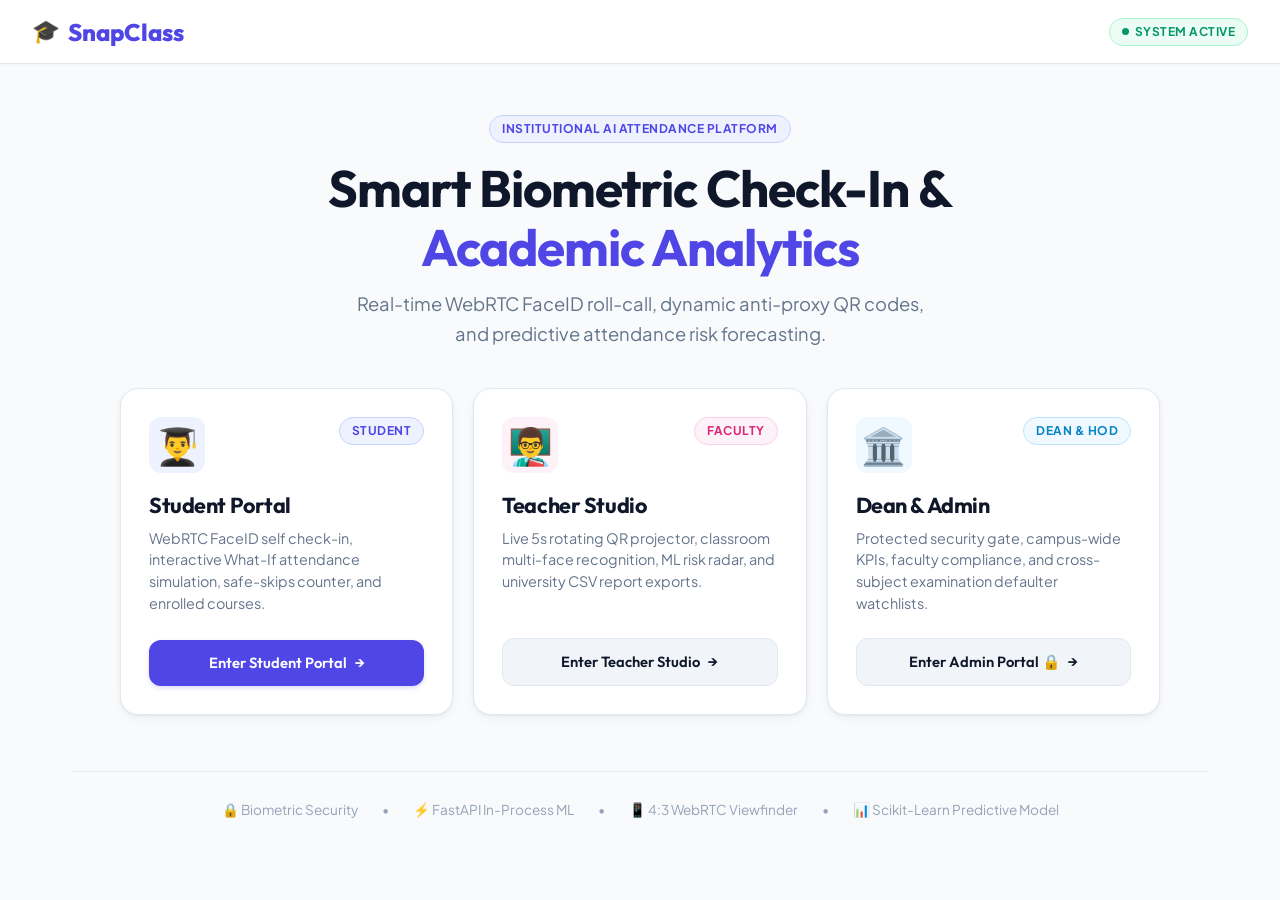
==== commit 9019f144: "repAIR" ====
--- a/frontend/index.html
+++ b/frontend/index.html
@@ -3,105 +3,105 @@
 <head>
   <meta charset="UTF-8">
   <meta name="viewport" content="width=device-width, initial-scale=1.0">
-  <title>SnapClass | Next-Gen AI Attendance Platform</title>
+  <title>SnapClass | Academic Biometric Attendance & Analytics</title>
   <link rel="stylesheet" href="css/styles.css">
 </head>
 <body>
   <header>
     <div class="brand-title">SnapClass</div>
     <div style="display: flex; align-items: center; gap: 0.75rem;">
-      <span class="badge badge-primary">
+      <span class="badge badge-safe">
         <span class="pulse-dot"></span>
-        AI Core Online
+        System Active
       </span>
     </div>
   </header>
 
-  <main class="container" style="text-align: center; padding-top: clamp(2rem, 5vw, 4rem);">
-    <div class="animate-fade-in" style="max-width: 780px; margin: 0 auto 3rem auto;">
-      <span class="badge badge-pink" style="margin-bottom: 1.25rem;">✨ Smart Biometric Roll-Call & Predictive Analytics</span>
-      <h1 style="font-size: clamp(2.2rem, 5vw, 3.8rem); line-height: 1.1; margin-bottom: 1rem;">
-        Intelligent Attendance for the <span style="background: linear-gradient(135deg, #6366F1, #EC4899); -webkit-background-clip: text; -webkit-text-fill-color: transparent;">Modern Classroom</span>
+  <main class="container" style="text-align: center; padding-top: clamp(2rem, 4vw, 3.5rem);">
+    <div style="max-width: 760px; margin: 0 auto 2.5rem auto;">
+      <span class="badge badge-primary" style="margin-bottom: 1rem;">Institutional AI Attendance Platform</span>
+      <h1 style="font-size: clamp(2rem, 4vw, 3.2rem); line-height: 1.15; margin-bottom: 0.75rem; color: var(--text-heading);">
+        Smart Biometric Check-In & <span style="color: var(--primary);">Academic Analytics</span>
       </h1>
-      <p style="color: var(--text-muted); font-size: clamp(1rem, 2vw, 1.2rem); line-height: 1.6; max-width: 620px; margin: 0 auto;">
-        Real-time WebRTC FaceID check-ins, dynamic anti-proxy QR codes, and ML-powered attendance risk forecasting.
+      <p style="color: var(--text-muted); font-size: clamp(0.95rem, 1.8vw, 1.15rem); line-height: 1.6; max-width: 600px; margin: 0 auto;">
+        Real-time WebRTC FaceID roll-call, dynamic anti-proxy QR codes, and predictive attendance risk forecasting.
       </p>
     </div>
 
     <!-- Portal Selection Cards -->
-    <div class="grid-cards" style="max-width: 1080px; margin: 0 auto;">
+    <div class="grid-cards" style="max-width: 1040px; margin: 0 auto;">
       
       <!-- Student Portal -->
-      <div class="glass-card glass-card-hover" style="text-align: left; display: flex; flex-direction: column; justify-content: space-between;">
+      <div class="card card-hover" style="text-align: left; display: flex; flex-direction: column; justify-content: space-between;">
         <div>
-          <div style="display: flex; justify-content: space-between; align-items: flex-start; margin-bottom: 1.25rem;">
-            <div style="font-size: 2.75rem; background: rgba(99, 102, 241, 0.15); width: 64px; height: 64px; border-radius: var(--radius-md); display: flex; align-items: center; justify-content: center; border: 1px solid rgba(99, 102, 241, 0.3);">
+          <div style="display: flex; justify-content: space-between; align-items: flex-start; margin-bottom: 1rem;">
+            <div style="font-size: 2.25rem; background: var(--primary-light); width: 56px; height: 56px; border-radius: var(--radius-md); display: flex; align-items: center; justify-content: center;">
               👨‍🎓
             </div>
             <span class="badge badge-primary">Student</span>
           </div>
-          <h2 style="font-size: 1.5rem; margin-bottom: 0.5rem;">Student Portal</h2>
-          <p style="color: var(--text-muted); font-size: 0.95rem; line-height: 1.5; margin-bottom: 1.5rem;">
-            Instant FaceID verification, interactive What-If attendance simulators, streak analytics, and personalized recovery roadmaps.
+          <h2 style="font-size: 1.35rem; margin-bottom: 0.4rem;">Student Portal</h2>
+          <p style="color: var(--text-muted); font-size: 0.9rem; line-height: 1.5; margin-bottom: 1.5rem;">
+            WebRTC FaceID self check-in, interactive What-If attendance simulation, safe-skips counter, and enrolled courses.
           </p>
         </div>
         <a href="student.html" class="btn btn-primary" style="width: 100%;">
-          <span>Launch Student Portal</span>
+          <span>Enter Student Portal</span>
           <span>&rarr;</span>
         </a>
       </div>
 
       <!-- Teacher Portal -->
-      <div class="glass-card glass-card-hover" style="text-align: left; display: flex; flex-direction: column; justify-content: space-between;">
+      <div class="card card-hover" style="text-align: left; display: flex; flex-direction: column; justify-content: space-between;">
         <div>
-          <div style="display: flex; justify-content: space-between; align-items: flex-start; margin-bottom: 1.25rem;">
-            <div style="font-size: 2.75rem; background: rgba(236, 72, 153, 0.15); width: 64px; height: 64px; border-radius: var(--radius-md); display: flex; align-items: center; justify-content: center; border: 1px solid rgba(236, 72, 153, 0.3);">
+          <div style="display: flex; justify-content: space-between; align-items: flex-start; margin-bottom: 1rem;">
+            <div style="font-size: 2.25rem; background: #FDF2F8; width: 56px; height: 56px; border-radius: var(--radius-md); display: flex; align-items: center; justify-content: center;">
               👨‍🏫
             </div>
-            <span class="badge badge-pink">Instructor</span>
+            <span class="badge" style="background: #FDF2F8; color: #DB2777; border: 1px solid #FBCFE8;">Faculty</span>
           </div>
-          <h2 style="font-size: 1.5rem; margin-bottom: 0.5rem;">Teacher Studio</h2>
-          <p style="color: var(--text-muted); font-size: 0.95rem; line-height: 1.5; margin-bottom: 1.5rem;">
-            Live 5s rotating QR projector, multi-face classroom photo recognition, scikit-learn risk radar, and official CSV exports.
+          <h2 style="font-size: 1.35rem; margin-bottom: 0.4rem;">Teacher Studio</h2>
+          <p style="color: var(--text-muted); font-size: 0.9rem; line-height: 1.5; margin-bottom: 1.5rem;">
+            Live 5s rotating QR projector, classroom multi-face recognition, ML risk radar, and university CSV report exports.
           </p>
         </div>
         <a href="teacher.html" class="btn btn-secondary" style="width: 100%;">
-          <span>Launch Teacher Studio</span>
+          <span>Enter Teacher Studio</span>
           <span>&rarr;</span>
         </a>
       </div>
 
       <!-- Admin Portal -->
-      <div class="glass-card glass-card-hover" style="text-align: left; display: flex; flex-direction: column; justify-content: space-between;">
+      <div class="card card-hover" style="text-align: left; display: flex; flex-direction: column; justify-content: space-between;">
         <div>
-          <div style="display: flex; justify-content: space-between; align-items: flex-start; margin-bottom: 1.25rem;">
-            <div style="font-size: 2.75rem; background: rgba(6, 182, 212, 0.15); width: 64px; height: 64px; border-radius: var(--radius-md); display: flex; align-items: center; justify-content: center; border: 1px solid rgba(6, 182, 212, 0.3);">
+          <div style="display: flex; justify-content: space-between; align-items: flex-start; margin-bottom: 1rem;">
+            <div style="font-size: 2.25rem; background: var(--secondary-light); width: 56px; height: 56px; border-radius: var(--radius-md); display: flex; align-items: center; justify-content: center;">
               🏛️
             </div>
-            <span class="badge" style="background: rgba(6, 182, 212, 0.15); color: #67E8F9; border: 1px solid rgba(6, 182, 212, 0.3);">Dean & HOD</span>
+            <span class="badge badge-secondary">Dean & HOD</span>
           </div>
-          <h2 style="font-size: 1.5rem; margin-bottom: 0.5rem;">Institution Admin</h2>
-          <p style="color: var(--text-muted); font-size: 0.95rem; line-height: 1.5; margin-bottom: 1.5rem;">
-            Campus-wide attendance KPIs, faculty compliance tracking, and aggregated &lt;75% debarred examination lists.
+          <h2 style="font-size: 1.35rem; margin-bottom: 0.4rem;">Dean & Admin</h2>
+          <p style="color: var(--text-muted); font-size: 0.9rem; line-height: 1.5; margin-bottom: 1.5rem;">
+            Protected security gate, campus-wide KPIs, faculty compliance, and cross-subject examination defaulter watchlists.
           </p>
         </div>
-        <a href="admin.html" class="btn btn-cyan" style="width: 100%;">
-          <span>Launch Admin Portal</span>
+        <a href="admin.html" class="btn btn-secondary" style="width: 100%;">
+          <span>Enter Admin Portal 🔒</span>
           <span>&rarr;</span>
         </a>
       </div>
 
     </div>
 
-    <!-- Security & Architecture Badge Footer -->
-    <div style="margin-top: 4rem; padding-top: 2rem; border-top: 1px solid var(--border-glass); display: flex; justify-content: center; gap: 1.5rem; flex-wrap: wrap; color: var(--text-dim); font-size: 0.85rem;">
-      <span>🔒 Zero-Trust Biometrics</span>
+    <!-- Trust & Architecture Footer -->
+    <div style="margin-top: 3.5rem; padding-top: 1.75rem; border-top: 1px solid var(--border-light); display: flex; justify-content: center; gap: 1.5rem; flex-wrap: wrap; color: var(--text-light); font-size: 0.85rem;">
+      <span>🔒 Biometric Security</span>
       <span>•</span>
-      <span>⚡ FastAPI In-Memory Processing</span>
+      <span>⚡ FastAPI In-Process ML</span>
       <span>•</span>
       <span>📱 4:3 WebRTC Viewfinder</span>
       <span>•</span>
-      <span>🛡️ OWASP Hardened</span>
+      <span>📊 Scikit-Learn Predictive Model</span>
     </div>
   </main>
 </body>
--- a/frontend/css/styles.css
+++ b/frontend/css/styles.css
@@ -1,52 +1,60 @@
 /* ==========================================================================
-   SnapClass Design System - Ultra-Premium Glassmorphism & AI Cyberpunk Aesthetics
+   SnapClass Design System - Clean, Trustworthy & Modern Educational SaaS Palette
+   Research-backed Palette: Deep Royal Indigo, Crisp Slate Neutral, Pure White Cards
    ========================================================================== */
 
-@import url('https://fonts.googleapis.com/css2?family=Outfit:wght@300;400;500;600;700;800;900&family=Plus+Jakarta+Sans:wght@400;500;600;700&display=swap');
+@import url('https://fonts.googleapis.com/css2?family=Outfit:wght@400;500;600;700;800&family=Plus+Jakarta+Sans:wght@400;500;600;700&display=swap');
 
 :root {
-  /* Core Color Palette */
-  --bg-dark: #070B14;
-  --bg-surface: rgba(15, 23, 42, 0.75);
-  --bg-surface-elevated: rgba(30, 41, 59, 0.85);
-  --bg-glass: rgba(255, 255, 255, 0.04);
-  --border-glass: rgba(255, 255, 255, 0.08);
-  --border-glass-focus: rgba(99, 102, 241, 0.5);
-
-  /* Brand Accents */
-  --primary: #6366F1;
-  --primary-glow: rgba(99, 102, 241, 0.35);
-  --primary-hover: #4F46E5;
-  --accent-cyan: #06B6D4;
-  --accent-cyan-glow: rgba(6, 182, 212, 0.35);
-  --accent-pink: #EC4899;
-  --accent-pink-glow: rgba(236, 72, 153, 0.35);
-  --accent-purple: #A855F7;
+  /* Primary Brand Tokens */
+  --primary: #4F46E5;
+  --primary-hover: #4338CA;
+  --primary-light: #EEF2FF;
+  --primary-glow: rgba(79, 70, 229, 0.18);
+
+  --secondary: #0284C7;
+  --secondary-light: #F0F9FF;
+
+  /* Surfaces & Backgrounds */
+  --bg-page: #F8FAFC;
+  --surface-card: #FFFFFF;
+  --surface-subtle: #F1F5F9;
+  --surface-hover: #F8FAFC;
+
+  /* Borders */
+  --border-light: #E2E8F0;
+  --border-medium: #CBD5E1;
+  --border-focus: #4F46E5;
+
+  /* Typography Colors */
+  --text-heading: #0F172A;
+  --text-body: #334155;
+  --text-muted: #64748B;
+  --text-light: #94A3B8;
 
   /* Status Colors */
-  --safe: #10B981;
-  --safe-glow: rgba(16, 185, 129, 0.3);
-  --warning: #F59E0B;
-  --warning-glow: rgba(245, 158, 11, 0.3);
-  --critical: #EF4444;
-  --critical-glow: rgba(239, 68, 68, 0.3);
-
-  /* Typography */
-  --text-main: #F8FAFC;
-  --text-muted: #94A3B8;
-  --text-dim: #64748B;
-
-  /* Shadows & Depth */
-  --shadow-sm: 0 4px 6px -1px rgba(0, 0, 0, 0.2);
-  --shadow-lg: 0 20px 40px -15px rgba(0, 0, 0, 0.6);
-  --shadow-neon: 0 0 25px var(--primary-glow);
-  --radius-sm: 0.5rem;
-  --radius-md: 1rem;
-  --radius-lg: 1.5rem;
+  --status-safe: #059669;
+  --status-safe-bg: #ECFDF5;
+  --status-safe-border: #A7F3D0;
+
+  --status-warning: #D97706;
+  --status-warning-bg: #FFFBEB;
+  --status-warning-border: #FDE68A;
+
+  --status-critical: #DC2626;
+  --status-critical-bg: #FEF2F2;
+  --status-critical-border: #FECACA;
+
+  /* Elevations */
+  --shadow-card: 0 1px 3px 0 rgba(0, 0, 0, 0.05), 0 4px 12px -2px rgba(15, 23, 42, 0.06);
+  --shadow-hover: 0 10px 25px -3px rgba(15, 23, 42, 0.10), 0 4px 6px -2px rgba(15, 23, 42, 0.05);
+  --radius-sm: 0.375rem;
+  --radius-md: 0.75rem;
+  --radius-lg: 1.125rem;
   --radius-full: 9999px;
 }
 
-/* Base Styles & Background Aurora */
+/* Reset & Base */
 * {
   box-sizing: border-box;
   margin: 0;
@@ -55,145 +63,120 @@
 }
 
 body {
-  font-family: 'Plus Jakarta Sans', sans-serif;
-  background-color: var(--bg-dark);
-  color: var(--text-main);
+  font-family: 'Plus Jakarta Sans', -apple-system, BlinkMacSystemFont, 'Segoe UI', Roboto, sans-serif;
+  background-color: var(--bg-page);
+  color: var(--text-body);
   min-height: 100vh;
-  overflow-x: hidden;
-  position: relative;
-  background-image: 
-    radial-gradient(circle at 15% 15%, rgba(99, 102, 241, 0.12) 0%, transparent 40%),
-    radial-gradient(circle at 85% 20%, rgba(236, 72, 153, 0.10) 0%, transparent 45%),
-    radial-gradient(circle at 50% 80%, rgba(6, 182, 212, 0.08) 0%, transparent 50%);
-  background-attachment: fixed;
-}
-
-/* Typography Scale */
-h1, h2, h3, h4, h5, .brand-font {
+  line-height: 1.5;
+  -webkit-font-smoothing: antialiased;
+}
+
+/* Typography Hierarchy */
+h1, h2, h3, h4, h5 {
   font-family: 'Outfit', sans-serif;
+  color: var(--text-heading);
   font-weight: 700;
-  color: var(--text-main);
   letter-spacing: -0.02em;
 }
 
 .brand-title {
-  font-size: 1.75rem;
-  font-weight: 900;
-  background: linear-gradient(135deg, #FFFFFF 20%, #A5B4FC 60%, #EC4899 100%);
-  -webkit-background-clip: text;
-  -webkit-text-fill-color: transparent;
+  font-family: 'Outfit', sans-serif;
+  font-size: 1.5rem;
+  font-weight: 800;
+  color: var(--primary);
   display: inline-flex;
   align-items: center;
   gap: 0.5rem;
+  text-decoration: none;
 }
 
 .brand-title::before {
-  content: '⚡';
-  font-size: 1.5rem;
-  -webkit-text-fill-color: initial;
-}
-
-/* Glassmorphism Containers & Cards */
+  content: '🎓';
+  font-size: 1.4rem;
+}
+
+/* Layout Containers */
 .container {
-  max-width: 1240px;
+  max-width: 1200px;
   margin: 0 auto;
-  padding: clamp(1rem, 3vw, 2.5rem);
-}
-
-.glass-card {
-  background: var(--bg-surface);
-  backdrop-filter: blur(24px);
-  -webkit-backdrop-filter: blur(24px);
-  border: 1px solid var(--border-glass);
+  padding: clamp(1rem, 3vw, 2rem);
+}
+
+/* Cards & Surfaces */
+.card {
+  background: var(--surface-card);
+  border: 1px solid var(--border-light);
   border-radius: var(--radius-lg);
-  padding: clamp(1.25rem, 2.5vw, 2rem);
-  box-shadow: var(--shadow-lg);
-  position: relative;
-  overflow: hidden;
-  transition: all 0.3s cubic-bezier(0.4, 0, 0.2, 1);
-}
-
-.glass-card::before {
-  content: '';
-  position: absolute;
-  top: 0; left: 0; right: 0; height: 1px;
-  background: linear-gradient(90deg, transparent, rgba(255, 255, 255, 0.2), transparent);
-}
-
-.glass-card-hover:hover {
-  transform: translateY(-4px);
-  border-color: rgba(99, 102, 241, 0.3);
-  box-shadow: 0 25px 50px -12px rgba(0, 0, 0, 0.7), var(--shadow-neon);
-}
-
-/* Navigation & Header */
+  padding: clamp(1.25rem, 2.5vw, 1.75rem);
+  box-shadow: var(--shadow-card);
+  transition: all 0.2s cubic-bezier(0.4, 0, 0.2, 1);
+}
+
+.card-hover:hover {
+  transform: translateY(-2px);
+  box-shadow: var(--shadow-hover);
+  border-color: var(--border-medium);
+}
+
+/* Header Navigation */
 header {
-  background: rgba(7, 11, 20, 0.8);
-  backdrop-filter: blur(20px);
-  -webkit-backdrop-filter: blur(20px);
-  border-bottom: 1px solid var(--border-glass);
-  padding: 1rem clamp(1rem, 4vw, 2.5rem);
+  background: #FFFFFF;
+  border-bottom: 1px solid var(--border-light);
+  padding: 0.85rem clamp(1rem, 4vw, 2rem);
   display: flex;
   justify-content: space-between;
   align-items: center;
   position: sticky;
   top: 0;
   z-index: 40;
+  box-shadow: 0 1px 2px 0 rgba(0, 0, 0, 0.03);
 }
 
 .nav-link-btn {
   display: inline-flex;
   align-items: center;
-  gap: 0.5rem;
+  gap: 0.4rem;
   color: var(--text-muted);
   text-decoration: none;
   font-weight: 600;
-  font-size: 0.9rem;
-  padding: 0.5rem 1rem;
-  border-radius: var(--radius-full);
-  background: var(--bg-glass);
-  border: 1px solid var(--border-glass);
+  font-size: 0.88rem;
+  padding: 0.45rem 0.9rem;
+  border-radius: var(--radius-md);
+  background: var(--surface-subtle);
+  border: 1px solid var(--border-light);
   transition: all 0.2s;
 }
 
 .nav-link-btn:hover {
-  color: var(--text-main);
-  background: rgba(255, 255, 255, 0.1);
-  border-color: rgba(255, 255, 255, 0.2);
-}
-
-/* Badges & Pulsing Status Indicators */
+  color: var(--text-heading);
+  background: var(--border-light);
+}
+
+/* Badges & Status Pills */
 .badge {
   display: inline-flex;
   align-items: center;
-  gap: 0.4rem;
-  padding: 0.35rem 0.85rem;
+  gap: 0.35rem;
+  padding: 0.25rem 0.75rem;
   border-radius: var(--radius-full);
   font-size: 0.75rem;
   font-weight: 700;
   text-transform: uppercase;
-  letter-spacing: 0.05em;
-}
-
-.badge-primary { background: rgba(99, 102, 241, 0.15); color: #A5B4FC; border: 1px solid rgba(99, 102, 241, 0.3); }
-.badge-pink { background: rgba(236, 72, 153, 0.15); color: #F472B6; border: 1px solid rgba(236, 72, 153, 0.3); }
-.badge-safe { background: rgba(16, 185, 129, 0.15); color: #34D399; border: 1px solid rgba(16, 185, 129, 0.3); }
-.badge-warning { background: rgba(245, 158, 11, 0.15); color: #FBBF24; border: 1px solid rgba(245, 158, 11, 0.3); }
-.badge-critical { background: rgba(239, 68, 68, 0.15); color: #F87171; border: 1px solid rgba(239, 68, 68, 0.3); }
+  letter-spacing: 0.04em;
+}
+
+.badge-primary { background: var(--primary-light); color: var(--primary); border: 1px solid #C7D2FE; }
+.badge-secondary { background: var(--secondary-light); color: var(--secondary); border: 1px solid #BAE6FD; }
+.badge-safe { background: var(--status-safe-bg); color: var(--status-safe); border: 1px solid var(--status-safe-border); }
+.badge-warning { background: var(--status-warning-bg); color: var(--status-warning); border: 1px solid var(--status-warning-border); }
+.badge-critical { background: var(--status-critical-bg); color: var(--status-critical); border: 1px solid var(--status-critical-border); }
 
 .pulse-dot {
-  width: 8px;
-  height: 8px;
+  width: 7px;
+  height: 7px;
   border-radius: 50%;
-  background-color: var(--safe);
-  box-shadow: 0 0 10px var(--safe);
-  animation: pulseAnimation 2s infinite;
-}
-
-@keyframes pulseAnimation {
-  0% { transform: scale(0.95); opacity: 0.8; box-shadow: 0 0 0 0 var(--safe-glow); }
-  70% { transform: scale(1.1); opacity: 1; box-shadow: 0 0 0 8px transparent; }
-  100% { transform: scale(0.95); opacity: 0.8; }
+  background-color: var(--status-safe);
+  display: inline-block;
 }
 
 /* Button Component Suite */
@@ -201,86 +184,69 @@
   display: inline-flex;
   align-items: center;
   justify-content: center;
-  gap: 0.6rem;
-  padding: 0.85rem 1.75rem;
+  gap: 0.5rem;
+  padding: 0.75rem 1.4rem;
   font-family: 'Outfit', sans-serif;
   font-weight: 600;
-  font-size: 0.95rem;
-  border-radius: var(--radius-full);
+  font-size: 0.92rem;
+  border-radius: var(--radius-md);
   border: none;
   cursor: pointer;
   text-decoration: none;
-  position: relative;
-  overflow: hidden;
-  transition: all 0.25s cubic-bezier(0.4, 0, 0.2, 1);
+  transition: all 0.18s ease;
 }
 
 .btn:active {
-  transform: scale(0.96);
+  transform: scale(0.98);
 }
 
 .btn-primary {
-  background: linear-gradient(135deg, #6366F1 0%, #4F46E5 100%);
-  color: white;
-  box-shadow: 0 8px 20px -4px var(--primary-glow);
+  background-color: var(--primary);
+  color: #FFFFFF;
+  box-shadow: 0 2px 4px rgba(79, 70, 229, 0.2);
 }
 
 .btn-primary:hover {
-  background: linear-gradient(135deg, #4F46E5 0%, #4338CA 100%);
-  box-shadow: 0 12px 25px -4px var(--primary-glow);
-  transform: translateY(-1px);
+  background-color: var(--primary-hover);
+  box-shadow: 0 4px 8px rgba(79, 70, 229, 0.25);
 }
 
 .btn-secondary {
-  background: rgba(255, 255, 255, 0.08);
-  color: var(--text-main);
-  border: 1px solid var(--border-glass);
+  background-color: var(--surface-subtle);
+  color: var(--text-heading);
+  border: 1px solid var(--border-light);
 }
 
 .btn-secondary:hover {
-  background: rgba(255, 255, 255, 0.15);
-  border-color: rgba(255, 255, 255, 0.2);
-  transform: translateY(-1px);
-}
-
-.btn-cyan {
-  background: linear-gradient(135deg, #06B6D4 0%, #0891B2 100%);
-  color: white;
-  box-shadow: 0 8px 20px -4px var(--accent-cyan-glow);
-}
-
-.btn-cyan:hover {
-  background: linear-gradient(135deg, #0891B2 0%, #0E7490 100%);
-  transform: translateY(-1px);
+  background-color: #E2E8F0;
 }
 
 .btn-danger {
-  background: linear-gradient(135deg, #EF4444 0%, #DC2626 100%);
-  color: white;
-  box-shadow: 0 8px 20px -4px var(--critical-glow);
+  background-color: var(--status-critical);
+  color: #FFFFFF;
 }
 
 .btn-danger:hover {
-  background: linear-gradient(135deg, #DC2626 0%, #B91C1C 100%);
+  background-color: #B91C1C;
 }
 
 .btn-sm {
-  padding: 0.5rem 1rem;
-  font-size: 0.85rem;
+  padding: 0.4rem 0.8rem;
+  font-size: 0.82rem;
+  border-radius: var(--radius-sm);
 }
 
 .btn-loading {
   pointer-events: none;
-  opacity: 0.8;
-  position: relative;
+  opacity: 0.75;
 }
 
 .btn-loading::after {
   content: '';
-  width: 16px;
-  height: 16px;
+  width: 14px;
+  height: 14px;
   border: 2px solid rgba(255, 255, 255, 0.3);
-  border-top-color: white;
+  border-top-color: #FFFFFF;
   border-radius: 50%;
   animation: spin 0.8s linear infinite;
   display: inline-block;
@@ -292,61 +258,53 @@
 
 /* Forms & Validation States */
 .input-group {
-  margin-bottom: 1.25rem;
+  margin-bottom: 1.1rem;
   text-align: left;
 }
 
 .input-label {
   display: flex;
   justify-content: space-between;
-  font-size: 0.85rem;
+  font-size: 0.84rem;
   font-weight: 600;
-  color: var(--text-muted);
-  margin-bottom: 0.5rem;
-}
-
-.input-field-wrapper {
-  position: relative;
-  display: flex;
-  align-items: center;
+  color: var(--text-heading);
+  margin-bottom: 0.35rem;
 }
 
 .input-control {
   width: 100%;
-  background: rgba(15, 23, 42, 0.6);
-  border: 1.5px solid var(--border-glass);
-  border-radius: var(--radius-md);
-  padding: 0.85rem 1.1rem;
-  color: var(--text-main);
+  background: #FFFFFF;
+  border: 1.5px solid var(--border-light);
+  border-radius: var(--radius-md);
+  padding: 0.7rem 0.95rem;
+  color: var(--text-heading);
   font-family: inherit;
-  font-size: 0.95rem;
+  font-size: 0.92rem;
   outline: none;
-  transition: all 0.2s;
+  transition: border-color 0.2s, box-shadow 0.2s;
 }
 
 .input-control:focus {
   border-color: var(--primary);
-  background: rgba(15, 23, 42, 0.9);
-  box-shadow: 0 0 0 3px rgba(99, 102, 241, 0.2);
+  box-shadow: 0 0 0 3px var(--primary-glow);
 }
 
 .input-control.is-invalid {
-  border-color: var(--critical) !important;
-  background: rgba(239, 68, 68, 0.05);
-  box-shadow: 0 0 0 3px rgba(239, 68, 68, 0.2);
-  animation: shake 0.4s ease-in-out;
+  border-color: var(--status-critical) !important;
+  background: #FEF2F2;
+  animation: shake 0.35s ease-in-out;
 }
 
 .input-control.is-valid {
-  border-color: var(--safe);
-  background: rgba(16, 185, 129, 0.05);
+  border-color: var(--status-safe);
+  background: #F0FDF4;
 }
 
 .field-error-msg {
-  color: var(--critical);
-  font-size: 0.8rem;
-  font-weight: 500;
-  margin-top: 0.35rem;
+  color: var(--status-critical);
+  font-size: 0.78rem;
+  font-weight: 600;
+  margin-top: 0.3rem;
   display: none;
 }
 
@@ -356,21 +314,20 @@
 
 @keyframes shake {
   0%, 100% { transform: translateX(0); }
-  20%, 60% { transform: translateX(-6px); }
-  40%, 80% { transform: translateX(6px); }
-}
-
-/* Alert & Error Bars */
+  20%, 60% { transform: translateX(-5px); }
+  40%, 80% { transform: translateX(5px); }
+}
+
+/* Alert Banners */
 .alert-banner {
   display: none;
   align-items: center;
-  gap: 0.75rem;
-  padding: 0.85rem 1.25rem;
-  border-radius: var(--radius-md);
-  font-size: 0.9rem;
+  gap: 0.6rem;
+  padding: 0.75rem 1rem;
+  border-radius: var(--radius-md);
+  font-size: 0.85rem;
   font-weight: 500;
-  margin-bottom: 1.25rem;
-  animation: fadeIn 0.3s cubic-bezier(0.4, 0, 0.2, 1);
+  margin-bottom: 1.1rem;
 }
 
 .alert-banner.active {
@@ -378,42 +335,42 @@
 }
 
 .alert-error {
-  background: rgba(239, 68, 68, 0.12);
-  border: 1px solid rgba(239, 68, 68, 0.35);
-  color: #FCA5A5;
+  background: var(--status-critical-bg);
+  border: 1px solid var(--status-critical-border);
+  color: #991B1B;
 }
 
 .alert-success {
-  background: rgba(16, 185, 129, 0.12);
-  border: 1px solid rgba(16, 185, 129, 0.35);
-  color: #6EE7B7;
+  background: var(--status-safe-bg);
+  border: 1px solid var(--status-safe-border);
+  color: #065F46;
 }
 
 .alert-warning {
-  background: rgba(245, 158, 11, 0.12);
-  border: 1px solid rgba(245, 158, 11, 0.35);
-  color: #FCD34D;
-}
-
-/* Cyberpunk WebRTC Camera Viewfinder & HUD Overlay */
+  background: var(--status-warning-bg);
+  border: 1px solid var(--status-warning-border);
+  color: #92400E;
+}
+
+/* Camera Viewfinder (4:3) */
 .camera-container {
   position: relative;
   width: 100%;
-  max-width: 480px;
+  max-width: 440px;
   margin: 0 auto;
   aspect-ratio: 4/3;
-  border-radius: var(--radius-lg);
+  border-radius: var(--radius-md);
   overflow: hidden;
-  background: #020617;
-  border: 2px solid var(--border-glass);
-  box-shadow: 0 10px 30px rgba(0, 0, 0, 0.8);
+  background: #0F172A;
+  border: 2px solid var(--border-light);
+  box-shadow: 0 4px 12px rgba(0, 0, 0, 0.15);
 }
 
 .camera-container video {
   width: 100%;
   height: 100%;
   object-fit: cover;
-  transform: scaleX(-1); /* Natural mirror display */
+  transform: scaleX(-1); /* Natural user mirror */
 }
 
 .camera-hud {
@@ -423,45 +380,17 @@
   display: flex;
   flex-direction: column;
   justify-content: space-between;
-  padding: 1rem;
-}
-
-/* HUD Reticle & Corner Tech */
-.hud-corner-tl { position: absolute; top: 12px; left: 12px; width: 24px; height: 24px; border-top: 3px solid var(--accent-cyan); border-left: 3px solid var(--accent-cyan); border-top-left-radius: 6px; }
-.hud-corner-tr { position: absolute; top: 12px; right: 12px; width: 24px; height: 24px; border-top: 3px solid var(--accent-cyan); border-right: 3px solid var(--accent-cyan); border-top-right-radius: 6px; }
-.hud-corner-bl { position: absolute; bottom: 12px; left: 12px; width: 24px; height: 24px; border-bottom: 3px solid var(--accent-cyan); border-left: 3px solid var(--accent-cyan); border-bottom-left-radius: 6px; }
-.hud-corner-br { position: absolute; bottom: 12px; right: 12px; width: 24px; height: 24px; border-bottom: 3px solid var(--accent-cyan); border-right: 3px solid var(--accent-cyan); border-bottom-right-radius: 6px; }
+  padding: 0.75rem;
+}
 
 .hud-face-oval {
   position: absolute;
   top: 50%; left: 50%;
   transform: translate(-50%, -50%);
-  width: 180px;
-  height: 230px;
-  border: 2px dashed rgba(6, 182, 212, 0.4);
+  width: 160px;
+  height: 210px;
+  border: 2px dashed rgba(255, 255, 255, 0.6);
   border-radius: 50%;
-  box-shadow: 0 0 20px rgba(6, 182, 212, 0.15);
-  animation: ovalPulse 3s ease-in-out infinite;
-}
-
-@keyframes ovalPulse {
-  0%, 100% { border-color: rgba(6, 182, 212, 0.4); transform: translate(-50%, -50%) scale(1); }
-  50% { border-color: rgba(99, 102, 241, 0.8); transform: translate(-50%, -50%) scale(1.03); }
-}
-
-.hud-scan-line {
-  position: absolute;
-  top: 0; left: 0; right: 0; height: 3px;
-  background: linear-gradient(90deg, transparent, var(--accent-cyan), transparent);
-  box-shadow: 0 0 15px var(--accent-cyan);
-  animation: scanMove 2.4s ease-in-out infinite;
-}
-
-@keyframes scanMove {
-  0% { top: 5%; opacity: 0; }
-  15% { opacity: 1; }
-  85% { opacity: 1; }
-  100% { top: 95%; opacity: 0; }
 }
 
 .camera-placeholder {
@@ -470,96 +399,86 @@
   align-items: center;
   justify-content: center;
   height: 100%;
-  color: var(--text-muted);
-  gap: 0.75rem;
+  color: #94A3B8;
+  gap: 0.5rem;
 }
 
 /* Tabs System */
 .tabs-header {
   display: flex;
   gap: 0.5rem;
-  border-bottom: 1px solid var(--border-glass);
-  margin-bottom: 1.75rem;
+  border-bottom: 2px solid var(--border-light);
+  margin-bottom: 1.5rem;
   overflow-x: auto;
-  scrollbar-width: none;
-}
-
-.tabs-header::-webkit-scrollbar { display: none; }
+}
 
 .tab-btn {
   display: flex;
   align-items: center;
-  gap: 0.5rem;
-  padding: 0.85rem 1.4rem;
+  gap: 0.4rem;
+  padding: 0.7rem 1.2rem;
   font-family: 'Outfit', sans-serif;
   font-weight: 600;
-  font-size: 0.95rem;
+  font-size: 0.9rem;
   color: var(--text-muted);
   background: transparent;
   border: none;
   border-bottom: 2px solid transparent;
   cursor: pointer;
-  white-space: nowrap;
+  margin-bottom: -2px;
   transition: all 0.2s;
 }
 
 .tab-btn:hover {
-  color: var(--text-main);
-  background: rgba(255, 255, 255, 0.02);
+  color: var(--text-heading);
 }
 
 .tab-btn.active {
-  color: #A5B4FC;
+  color: var(--primary);
   border-bottom-color: var(--primary);
-  background: rgba(99, 102, 241, 0.06);
 }
 
 .tab-pane {
   display: none;
-  animation: tabFadeIn 0.3s cubic-bezier(0.4, 0, 0.2, 1);
 }
 
 .tab-pane.active {
   display: block;
 }
 
-@keyframes tabFadeIn {
-  from { opacity: 0; transform: translateY(6px); }
-  to { opacity: 1; transform: translateY(0); }
-}
-
-/* Grids & Metrics */
+/* Grids & Cards */
 .grid-cards {
   display: grid;
-  grid-template-columns: repeat(auto-fit, minmax(min(100%, 320px), 1fr));
-  gap: 1.5rem;
+  grid-template-columns: repeat(auto-fit, minmax(min(100%, 300px), 1fr));
+  gap: 1.25rem;
 }
 
 .kpi-stat-card {
-  background: rgba(15, 23, 42, 0.5);
-  border: 1px solid var(--border-glass);
+  background: #FFFFFF;
+  border: 1px solid var(--border-light);
   border-radius: var(--radius-md);
   padding: 1.25rem;
   display: flex;
   align-items: center;
-  gap: 1.25rem;
+  gap: 1rem;
+  box-shadow: 0 1px 3px rgba(0,0,0,0.04);
 }
 
 .kpi-icon-box {
-  width: 52px;
-  height: 52px;
+  width: 48px;
+  height: 48px;
   border-radius: var(--radius-md);
   display: flex;
   align-items: center;
   justify-content: center;
-  font-size: 1.5rem;
-}
-
-/* Interactive SVG Radial Attendance Meter */
+  font-size: 1.4rem;
+}
+
+/* SVG Radial Attendance Meter */
 .radial-meter-box {
   position: relative;
-  width: 200px;
-  height: 200px;
+  width: 180px;
+  height: 180px;
   margin: 0 auto;
 }
 
@@ -571,7 +490,7 @@
 
 .meter-track {
   fill: none;
-  stroke: rgba(255, 255, 255, 0.06);
+  stroke: #E2E8F0;
   stroke-width: 10;
 }
 
@@ -580,10 +499,9 @@
   stroke: var(--primary);
   stroke-width: 10;
   stroke-linecap: round;
-  stroke-dasharray: 565.48; /* 2 * PI * 90 */
+  stroke-dasharray: 565.48;
   stroke-dashoffset: 565.48;
-  transition: stroke-dashoffset 1.2s cubic-bezier(0.4, 0, 0.2, 1), stroke 0.4s;
-  filter: drop-shadow(0 0 8px var(--primary-glow));
+  transition: stroke-dashoffset 1s ease, stroke 0.3s;
 }
 
 .meter-value-overlay {
@@ -594,80 +512,45 @@
 }
 
 .meter-percentage {
-  font-size: 2.5rem;
+  font-size: 2.2rem;
   font-weight: 800;
   font-family: 'Outfit', sans-serif;
-  color: var(--text-main);
-  line-height: 1;
-}
-
-/* Custom Interactive Range Sliders */
-.range-slider-container {
-  margin: 1.5rem 0;
-}
-
+  color: var(--text-heading);
+}
+
+/* Range Slider */
 input[type="range"] {
   -webkit-appearance: none;
   width: 100%;
-  height: 8px;
+  height: 6px;
   border-radius: var(--radius-full);
-  background: rgba(255, 255, 255, 0.1);
+  background: var(--border-light);
   outline: none;
-  transition: all 0.2s;
 }
 
 input[type="range"]::-webkit-slider-thumb {
   -webkit-appearance: none;
-  width: 22px;
-  height: 22px;
+  width: 20px;
+  height: 20px;
   border-radius: 50%;
   background: var(--primary);
-  box-shadow: 0 0 12px var(--primary);
   cursor: pointer;
-  transition: transform 0.15s, background-color 0.2s;
-}
-
-input[type="range"]::-webkit-slider-thumb:hover {
-  transform: scale(1.2);
-}
-
-/* Live Dynamic QR Studio Visualizer */
-.qr-projector-frame {
-  background: #FFFFFF;
-  padding: 1.75rem;
-  border-radius: var(--radius-lg);
-  display: inline-flex;
-  flex-direction: column;
-  align-items: center;
-  box-shadow: 0 0 40px rgba(99, 102, 241, 0.2);
-}
-
-.qr-countdown-ring {
-  position: relative;
-  width: 44px;
-  height: 44px;
-  display: flex;
-  align-items: center;
-  justify-content: center;
-  font-weight: 800;
-  font-size: 0.9rem;
-  color: var(--primary);
-}
-
-/* Modals & Dialogs */
+  box-shadow: 0 2px 6px rgba(79, 70, 229, 0.4);
+}
+
+/* Modals */
 .modal-backdrop {
   position: fixed;
   top: 0; left: 0; right: 0; bottom: 0;
-  background: rgba(4, 7, 14, 0.8);
-  backdrop-filter: blur(12px);
-  -webkit-backdrop-filter: blur(12px);
+  background: rgba(15, 23, 42, 0.5);
+  backdrop-filter: blur(4px);
   display: flex;
   align-items: center;
   justify-content: center;
   z-index: 100;
   opacity: 0;
   pointer-events: none;
-  transition: opacity 0.25s ease;
+  transition: opacity 0.2s ease;
   padding: 1rem;
 }
 
@@ -677,84 +560,63 @@
 }
 
 .modal-window {
-  background: #0F172A;
-  border: 1px solid var(--border-glass);
+  background: #FFFFFF;
+  border: 1px solid var(--border-light);
   border-radius: var(--radius-lg);
   width: 100%;
-  max-width: 520px;
-  padding: clamp(1.5rem, 3vw, 2.25rem);
-  box-shadow: 0 25px 60px rgba(0, 0, 0, 0.8);
-  transform: scale(0.92);
-  transition: transform 0.25s cubic-bezier(0.4, 0, 0.2, 1);
-  position: relative;
+  max-width: 480px;
+  padding: 1.75rem;
+  box-shadow: 0 20px 25px -5px rgba(0, 0, 0, 0.1), 0 8px 10px -6px rgba(0, 0, 0, 0.1);
+  transform: scale(0.96);
+  transition: transform 0.2s ease;
 }
 
 .modal-backdrop.active .modal-window {
   transform: scale(1);
 }
 
-/* Interactive Multi-Toast System */
+/* Toast Shelf */
 #toast-shelf {
   position: fixed;
   bottom: 1.5rem;
   right: 1.5rem;
   display: flex;
   flex-direction: column;
-  gap: 0.75rem;
+  gap: 0.5rem;
   z-index: 200;
-  max-width: 380px;
+  max-width: 360px;
   width: calc(100% - 3rem);
   pointer-events: none;
 }
 
 .toast-pill {
   pointer-events: auto;
-  background: rgba(15, 23, 42, 0.95);
-  backdrop-filter: blur(16px);
-  border: 1px solid var(--border-glass);
-  border-radius: var(--radius-md);
-  padding: 0.9rem 1.25rem;
-  color: var(--text-main);
-  font-size: 0.9rem;
-  box-shadow: 0 15px 30px rgba(0, 0, 0, 0.5);
+  background: #FFFFFF;
+  border: 1px solid var(--border-light);
+  border-radius: var(--radius-md);
+  padding: 0.75rem 1rem;
+  color: var(--text-heading);
+  font-size: 0.88rem;
+  box-shadow: 0 10px 15px -3px rgba(0, 0, 0, 0.1);
   display: flex;
   align-items: center;
   justify-content: space-between;
   gap: 0.75rem;
   position: relative;
   overflow: hidden;
-  animation: toastSlideIn 0.3s cubic-bezier(0.4, 0, 0.2, 1);
-}
-
-.toast-pill.success { border-left: 4px solid var(--safe); }
-.toast-pill.error { border-left: 4px solid var(--critical); }
-.toast-pill.warning { border-left: 4px solid var(--warning); }
-.toast-pill.info { border-left: 4px solid var(--accent-cyan); }
-
-.toast-progress {
-  position: absolute;
-  bottom: 0; left: 0; height: 2px;
-  background: currentColor;
-  width: 100%;
-  animation: toastProgress 3.5s linear forwards;
-}
-
-@keyframes toastSlideIn {
-  from { transform: translateX(100%); opacity: 0; }
-  to { transform: translateX(0); opacity: 1; }
-}
-
-@keyframes toastProgress {
-  from { width: 100%; }
-  to { width: 0%; }
-}
-
-/* Tables & Data Displays */
+}
+
+.toast-pill.success { border-left: 4px solid var(--status-safe); }
+.toast-pill.error { border-left: 4px solid var(--status-critical); }
+.toast-pill.warning { border-left: 4px solid var(--status-warning); }
+.toast-pill.info { border-left: 4px solid var(--secondary); }
+
+/* Data Tables */
 .data-table-container {
   width: 100%;
   overflow-x: auto;
   border-radius: var(--radius-md);
-  border: 1px solid var(--border-glass);
+  border: 1px solid var(--border-light);
 }
 
 .data-table {
@@ -764,63 +626,34 @@
 }
 
 .data-table th {
-  background: rgba(255, 255, 255, 0.02);
-  padding: 1rem 1.25rem;
-  font-family: 'Outfit', sans-serif;
-  font-size: 0.85rem;
+  background: var(--surface-subtle);
+  padding: 0.85rem 1rem;
+  font-size: 0.8rem;
   font-weight: 700;
   color: var(--text-muted);
   text-transform: uppercase;
-  letter-spacing: 0.05em;
-  border-bottom: 1px solid var(--border-glass);
+  letter-spacing: 0.04em;
+  border-bottom: 1px solid var(--border-light);
 }
 
 .data-table td {
-  padding: 1.1rem 1.25rem;
-  border-bottom: 1px solid rgba(255, 255, 255, 0.04);
-  font-size: 0.95rem;
+  padding: 0.95rem 1rem;
+  border-bottom: 1px solid var(--border-light);
+  font-size: 0.9rem;
 }
 
 .data-table tr:hover td {
-  background: rgba(255, 255, 255, 0.02);
-}
-
-/* Animations */
-@keyframes fadeIn {
-  from { opacity: 0; transform: translateY(8px); }
-  to { opacity: 1; transform: translateY(0); }
-}
-
-.animate-fade-in {
-  animation: fadeIn 0.4s cubic-bezier(0.4, 0, 0.2, 1) forwards;
-}
-
-/* Mobile Responsiveness */
+  background: var(--surface-hover);
+}
+
+/* Mobile Responsive */
 @media (max-width: 640px) {
-  .container {
-    padding: 1rem;
-  }
-  
-  .glass-card {
-    padding: 1.25rem;
-    border-radius: var(--radius-md);
-  }
-  
+  .container { padding: 1rem; }
+  .card { padding: 1.1rem; }
   .modal-window {
     border-bottom-left-radius: 0;
     border-bottom-right-radius: 0;
     margin-top: auto;
     max-width: 100%;
-    transform: translateY(100%);
   }
-  
-  .modal-backdrop.active .modal-window {
-    transform: translateY(0);
-  }
-  
-  #toast-shelf {
-    right: 1rem;
-    bottom: 1rem;
-    width: calc(100% - 2rem);
-  }
-}
+}
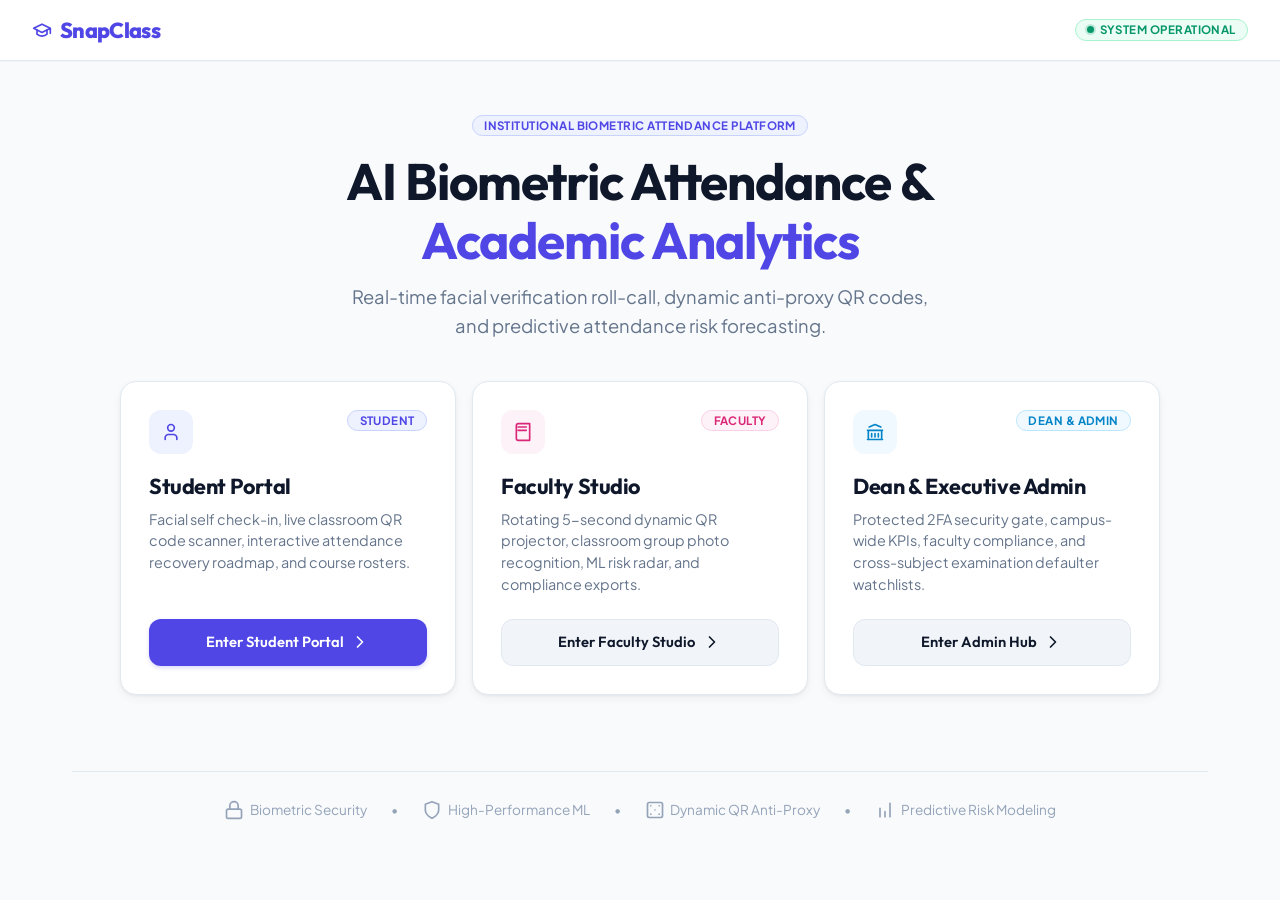
==== commit 681c760f: "feat: implement full-stack teacher and admin portal infrastructure including frontend API client and" ====
--- a/frontend/index.html
+++ b/frontend/index.html
@@ -8,23 +8,26 @@
 </head>
 <body>
   <header>
-    <div class="brand-title">SnapClass</div>
+    <div class="brand-title">
+      <svg class="icon-svg icon-lg" viewBox="0 0 24 24"><path d="M22 10v6M2 10l10-5 10 5-10 5z"/><path d="M6 12v5c3 3 9 3 12 0v-5"/></svg>
+      <span>SnapClass</span>
+    </div>
     <div style="display: flex; align-items: center; gap: 0.75rem;">
       <span class="badge badge-safe">
         <span class="pulse-dot"></span>
-        System Active
+        System Operational
       </span>
     </div>
   </header>
 
   <main class="container" style="text-align: center; padding-top: clamp(2rem, 4vw, 3.5rem);">
     <div style="max-width: 760px; margin: 0 auto 2.5rem auto;">
-      <span class="badge badge-primary" style="margin-bottom: 1rem;">Institutional AI Attendance Platform</span>
+      <span class="badge badge-primary" style="margin-bottom: 1rem;">Institutional Biometric Attendance Platform</span>
       <h1 style="font-size: clamp(2rem, 4vw, 3.2rem); line-height: 1.15; margin-bottom: 0.75rem; color: var(--text-heading);">
-        Smart Biometric Check-In & <span style="color: var(--primary);">Academic Analytics</span>
+        AI Biometric Attendance & <span style="color: var(--primary);">Academic Analytics</span>
       </h1>
       <p style="color: var(--text-muted); font-size: clamp(0.95rem, 1.8vw, 1.15rem); line-height: 1.6; max-width: 600px; margin: 0 auto;">
-        Real-time WebRTC FaceID roll-call, dynamic anti-proxy QR codes, and predictive attendance risk forecasting.
+        Real-time facial verification roll-call, dynamic anti-proxy QR codes, and predictive attendance risk forecasting.
       </p>
     </div>
 
@@ -35,19 +38,19 @@
       <div class="card card-hover" style="text-align: left; display: flex; flex-direction: column; justify-content: space-between;">
         <div>
           <div style="display: flex; justify-content: space-between; align-items: flex-start; margin-bottom: 1rem;">
-            <div style="font-size: 2.25rem; background: var(--primary-light); width: 56px; height: 56px; border-radius: var(--radius-md); display: flex; align-items: center; justify-content: center;">
-              👨‍🎓
+            <div class="icon-box-badge" style="background: var(--primary-light); color: var(--primary);">
+              <svg class="icon-svg icon-lg" viewBox="0 0 24 24"><path d="M19 21v-2a4 4 0 0 0-4-4H9a4 4 0 0 0-4 4v2"/><circle cx="12" cy="7" r="4"/></svg>
             </div>
             <span class="badge badge-primary">Student</span>
           </div>
           <h2 style="font-size: 1.35rem; margin-bottom: 0.4rem;">Student Portal</h2>
           <p style="color: var(--text-muted); font-size: 0.9rem; line-height: 1.5; margin-bottom: 1.5rem;">
-            WebRTC FaceID self check-in, interactive What-If attendance simulation, safe-skips counter, and enrolled courses.
+            Facial self check-in, live classroom QR code scanner, interactive attendance recovery roadmap, and course rosters.
           </p>
         </div>
-        <a href="student.html" class="btn btn-primary" style="width: 100%;">
+        <a href="student.html" class="btn btn-primary" style="width: 100%; display: inline-flex; align-items: center; justify-content: center; gap: 0.4rem;">
           <span>Enter Student Portal</span>
-          <span>&rarr;</span>
+          <svg class="icon-svg icon-xs" viewBox="0 0 24 24"><path d="m9 18 6-6-6-6"/></svg>
         </a>
       </div>
 
@@ -55,19 +58,19 @@
       <div class="card card-hover" style="text-align: left; display: flex; flex-direction: column; justify-content: space-between;">
         <div>
           <div style="display: flex; justify-content: space-between; align-items: flex-start; margin-bottom: 1rem;">
-            <div style="font-size: 2.25rem; background: #FDF2F8; width: 56px; height: 56px; border-radius: var(--radius-md); display: flex; align-items: center; justify-content: center;">
-              👨‍🏫
+            <div class="icon-box-badge" style="background: #FDF2F8; color: #DB2777;">
+              <svg class="icon-svg icon-lg" viewBox="0 0 24 24"><path d="M4 19.5v-15A2.5 2.5 0 0 1 6.5 2H20v20H6.5a2.5 2.5 0 0 1-2.5-2.5Z"/><path d="M6 6h10M6 10h10"/></svg>
             </div>
             <span class="badge" style="background: #FDF2F8; color: #DB2777; border: 1px solid #FBCFE8;">Faculty</span>
           </div>
-          <h2 style="font-size: 1.35rem; margin-bottom: 0.4rem;">Teacher Studio</h2>
+          <h2 style="font-size: 1.35rem; margin-bottom: 0.4rem;">Faculty Studio</h2>
           <p style="color: var(--text-muted); font-size: 0.9rem; line-height: 1.5; margin-bottom: 1.5rem;">
-            Live 5s rotating QR projector, classroom multi-face recognition, ML risk radar, and university CSV report exports.
+            Rotating 5-second dynamic QR projector, classroom group photo recognition, ML risk radar, and compliance exports.
           </p>
         </div>
-        <a href="teacher.html" class="btn btn-secondary" style="width: 100%;">
-          <span>Enter Teacher Studio</span>
-          <span>&rarr;</span>
+        <a href="teacher.html" class="btn btn-secondary" style="width: 100%; display: inline-flex; align-items: center; justify-content: center; gap: 0.4rem;">
+          <span>Enter Faculty Studio</span>
+          <svg class="icon-svg icon-xs" viewBox="0 0 24 24"><path d="m9 18 6-6-6-6"/></svg>
         </a>
       </div>
 
@@ -75,19 +78,19 @@
       <div class="card card-hover" style="text-align: left; display: flex; flex-direction: column; justify-content: space-between;">
         <div>
           <div style="display: flex; justify-content: space-between; align-items: flex-start; margin-bottom: 1rem;">
-            <div style="font-size: 2.25rem; background: var(--secondary-light); width: 56px; height: 56px; border-radius: var(--radius-md); display: flex; align-items: center; justify-content: center;">
-              🏛️
+            <div class="icon-box-badge" style="background: var(--secondary-light); color: var(--secondary);">
+              <svg class="icon-svg icon-lg" viewBox="0 0 24 24"><path d="M3 21h18M3 10h18M5 6l7-3 7 3M4 10v11M20 10v11M8 14v4M12 14v4M16 14v4"/></svg>
             </div>
-            <span class="badge badge-secondary">Dean & HOD</span>
+            <span class="badge badge-secondary">Dean & Admin</span>
           </div>
-          <h2 style="font-size: 1.35rem; margin-bottom: 0.4rem;">Dean & Admin</h2>
+          <h2 style="font-size: 1.35rem; margin-bottom: 0.4rem;">Dean & Executive Admin</h2>
           <p style="color: var(--text-muted); font-size: 0.9rem; line-height: 1.5; margin-bottom: 1.5rem;">
-            Protected security gate, campus-wide KPIs, faculty compliance, and cross-subject examination defaulter watchlists.
+            Protected 2FA security gate, campus-wide KPIs, faculty compliance, and cross-subject examination defaulter watchlists.
           </p>
         </div>
-        <a href="admin.html" class="btn btn-secondary" style="width: 100%;">
-          <span>Enter Admin Portal 🔒</span>
-          <span>&rarr;</span>
+        <a href="admin.html" class="btn btn-secondary" style="width: 100%; display: inline-flex; align-items: center; justify-content: center; gap: 0.4rem;">
+          <span>Enter Admin Hub</span>
+          <svg class="icon-svg icon-xs" viewBox="0 0 24 24"><path d="m9 18 6-6-6-6"/></svg>
         </a>
       </div>
 
@@ -95,13 +98,25 @@
 
     <!-- Trust & Architecture Footer -->
     <div style="margin-top: 3.5rem; padding-top: 1.75rem; border-top: 1px solid var(--border-light); display: flex; justify-content: center; gap: 1.5rem; flex-wrap: wrap; color: var(--text-light); font-size: 0.85rem;">
-      <span>🔒 Biometric Security</span>
+      <span style="display: inline-flex; align-items: center; gap: 0.35rem;">
+        <svg class="icon-svg icon-xs" viewBox="0 0 24 24"><rect width="18" height="11" x="3" y="11" rx="2" ry="2"/><path d="M7 11V7a5 5 0 0 1 10 0v4"/></svg>
+        <span>Biometric Security</span>
+      </span>
       <span>•</span>
-      <span>⚡ FastAPI In-Process ML</span>
+      <span style="display: inline-flex; align-items: center; gap: 0.35rem;">
+        <svg class="icon-svg icon-xs" viewBox="0 0 24 24"><path d="M12 22s8-4 8-10V5l-8-3-8 3v7c0 6 8 10 8 10z"/></svg>
+        <span>High-Performance ML</span>
+      </span>
       <span>•</span>
-      <span>📱 4:3 WebRTC Viewfinder</span>
+      <span style="display: inline-flex; align-items: center; gap: 0.35rem;">
+        <svg class="icon-svg icon-xs" viewBox="0 0 24 24"><rect width="18" height="18" x="3" y="3" rx="2"/><path d="M7 7h.01M17 7h.01M7 17h.01M17 17h.01M12 12h.01"/></svg>
+        <span>Dynamic QR Anti-Proxy</span>
+      </span>
       <span>•</span>
-      <span>📊 Scikit-Learn Predictive Model</span>
+      <span style="display: inline-flex; align-items: center; gap: 0.35rem;">
+        <svg class="icon-svg icon-xs" viewBox="0 0 24 24"><path d="M12 20v-6M6 20V10M18 20V4"/></svg>
+        <span>Predictive Risk Modeling</span>
+      </span>
     </div>
   </main>
 </body>
--- a/frontend/css/styles.css
+++ b/frontend/css/styles.css
@@ -1,6 +1,6 @@
 /* ==========================================================================
-   SnapClass Design System - Clean, Trustworthy & Modern Educational SaaS Palette
-   Research-backed Palette: Deep Royal Indigo, Crisp Slate Neutral, Pure White Cards
+   SnapClass Design System - Premium Educational SaaS & Attendance Platform
+   Mobile-First, Research-Backed Palette & Crisp SVG Icon Architecture
    ========================================================================== */
 
 @import url('https://fonts.googleapis.com/css2?family=Outfit:wght@400;500;600;700;800&family=Plus+Jakarta+Sans:wght@400;500;600;700&display=swap');
@@ -13,6 +13,7 @@
   --primary-glow: rgba(79, 70, 229, 0.18);
 
   --secondary: #0284C7;
+  --secondary-hover: #0369A1;
   --secondary-light: #F0F9FF;
 
   /* Surfaces & Backgrounds */
@@ -41,21 +42,26 @@
   --status-warning-bg: #FFFBEB;
   --status-warning-border: #FDE68A;
 
-  --status-critical: #DC2626;
-  --status-critical-bg: #FEF2F2;
-  --status-critical-border: #FECACA;
+  --status-critical: #E11D48;
+  --status-critical-bg: #FFF1F2;
+  --status-critical-border: #FECDD3;
 
   /* Elevations */
+  --shadow-sm: 0 1px 2px 0 rgba(15, 23, 42, 0.05);
   --shadow-card: 0 1px 3px 0 rgba(0, 0, 0, 0.05), 0 4px 12px -2px rgba(15, 23, 42, 0.06);
   --shadow-hover: 0 10px 25px -3px rgba(15, 23, 42, 0.10), 0 4px 6px -2px rgba(15, 23, 42, 0.05);
+  
+  /* Radii */
+  --radius-xs: 0.25rem;
   --radius-sm: 0.375rem;
   --radius-md: 0.75rem;
-  --radius-lg: 1.125rem;
+  --radius-lg: 1rem;
+  --radius-xl: 1.25rem;
   --radius-full: 9999px;
 }
 
 /* Reset & Base */
-* {
+*, *::before, *::after {
   box-sizing: border-box;
   margin: 0;
   padding: 0;
@@ -69,37 +75,140 @@
   min-height: 100vh;
   line-height: 1.5;
   -webkit-font-smoothing: antialiased;
+  text-rendering: optimizeLegibility;
 }
 
 /* Typography Hierarchy */
-h1, h2, h3, h4, h5 {
+h1, h2, h3, h4, h5, h6 {
   font-family: 'Outfit', sans-serif;
   color: var(--text-heading);
   font-weight: 700;
   letter-spacing: -0.02em;
 }
 
-.brand-title {
-  font-family: 'Outfit', sans-serif;
-  font-size: 1.5rem;
-  font-weight: 800;
-  color: var(--primary);
+/* ==========================================================================
+   Crisp SVG Icon Architecture
+   Ensures 100% reliable rendering, dynamic color inheritance, and no clipping
+   ========================================================================== */
+.icon-svg,
+svg.icon-svg {
+  width: 1.25rem;
+  height: 1.25rem;
+  display: inline-block;
+  vertical-align: middle;
+  stroke: currentColor;
+  stroke-width: 2;
+  stroke-linecap: round;
+  stroke-linejoin: round;
+  fill: none !important;
+  flex-shrink: 0;
+  overflow: visible;
+}
+
+.icon-svg *,
+svg.icon-svg * {
+  stroke: currentColor;
+  stroke-width: inherit;
+  fill: none !important;
+}
+
+.icon-xs { width: 0.85rem; height: 0.85rem; stroke-width: 2.2; }
+.icon-sm { width: 1rem; height: 1rem; stroke-width: 2; }
+.icon-md { width: 1.25rem; height: 1.25rem; stroke-width: 2; }
+.icon-lg { width: 1.5rem; height: 1.5rem; stroke-width: 1.8; }
+.icon-xl { width: 2.25rem; height: 2.25rem; stroke-width: 1.75; }
+
+.icon-box-badge {
   display: inline-flex;
   align-items: center;
-  gap: 0.5rem;
-  text-decoration: none;
-}
-
-.brand-title::before {
-  content: '🎓';
-  font-size: 1.4rem;
+  justify-content: center;
+  width: 2.75rem;
+  height: 2.75rem;
+  border-radius: var(--radius-md);
+  flex-shrink: 0;
 }
 
 /* Layout Containers */
 .container {
   max-width: 1200px;
   margin: 0 auto;
-  padding: clamp(1rem, 3vw, 2rem);
+  padding: 1rem;
+}
+
+@media (min-width: 768px) {
+  .container {
+    padding: 1.75rem 2rem;
+  }
+}
+
+/* Header & Global Navigation Bar */
+header {
+  background: rgba(255, 255, 255, 0.95);
+  backdrop-filter: blur(12px);
+  -webkit-backdrop-filter: blur(12px);
+  border-bottom: 1px solid var(--border-light);
+  padding: 0.75rem 1rem;
+  display: flex;
+  justify-content: space-between;
+  align-items: center;
+  position: sticky;
+  top: 0;
+  z-index: 50;
+  box-shadow: 0 1px 2px 0 rgba(0, 0, 0, 0.03);
+}
+
+@media (min-width: 768px) {
+  header {
+    padding: 0.85rem 2rem;
+  }
+}
+
+.brand-title {
+  font-family: 'Outfit', sans-serif;
+  font-size: 1.35rem;
+  font-weight: 800;
+  color: var(--primary);
+  display: inline-flex;
+  align-items: center;
+  gap: 0.5rem;
+  text-decoration: none;
+  letter-spacing: -0.03em;
+}
+
+.brand-title .icon-svg {
+  color: var(--primary);
+}
+
+.header-nav-actions {
+  display: flex;
+  align-items: center;
+  gap: 0.5rem;
+}
+
+.nav-link-btn {
+  display: inline-flex;
+  align-items: center;
+  gap: 0.4rem;
+  color: var(--text-body);
+  text-decoration: none;
+  font-weight: 600;
+  font-size: 0.84rem;
+  padding: 0.5rem 0.85rem;
+  border-radius: var(--radius-md);
+  background: var(--surface-subtle);
+  border: 1px solid var(--border-light);
+  transition: all 0.2s ease;
+  min-height: 38px;
+}
+
+.nav-link-btn:hover {
+  color: var(--text-heading);
+  background: var(--border-light);
+  border-color: var(--border-medium);
+}
+
+.nav-link-btn:active {
+  transform: scale(0.97);
 }
 
 /* Cards & Surfaces */
@@ -107,9 +216,16 @@
   background: var(--surface-card);
   border: 1px solid var(--border-light);
   border-radius: var(--radius-lg);
-  padding: clamp(1.25rem, 2.5vw, 1.75rem);
+  padding: 1.25rem;
   box-shadow: var(--shadow-card);
   transition: all 0.2s cubic-bezier(0.4, 0, 0.2, 1);
+  margin-bottom: 1.25rem;
+}
+
+@media (min-width: 768px) {
+  .card {
+    padding: 1.75rem;
+  }
 }
 
 .card-hover:hover {
@@ -118,38 +234,72 @@
   border-color: var(--border-medium);
 }
 
-/* Header Navigation */
-header {
-  background: #FFFFFF;
+/* Mobile-First Segmented Pill Tabs */
+.tabs-header {
+  display: flex;
+  gap: 0.5rem;
   border-bottom: 1px solid var(--border-light);
-  padding: 0.85rem clamp(1rem, 4vw, 2rem);
-  display: flex;
-  justify-content: space-between;
-  align-items: center;
-  position: sticky;
-  top: 0;
-  z-index: 40;
-  box-shadow: 0 1px 2px 0 rgba(0, 0, 0, 0.03);
-}
-
-.nav-link-btn {
+  padding-bottom: 0.75rem;
+  margin-bottom: 1.25rem;
+  overflow-x: auto;
+  -webkit-overflow-scrolling: touch;
+  scrollbar-width: none;
+  white-space: nowrap;
+}
+
+.tabs-header::-webkit-scrollbar {
+  display: none;
+}
+
+.tab-btn {
   display: inline-flex;
   align-items: center;
-  gap: 0.4rem;
+  gap: 0.45rem;
+  padding: 0.55rem 1rem;
+  border-radius: var(--radius-full);
+  border: 1.5px solid var(--border-light);
+  background: var(--surface-subtle);
   color: var(--text-muted);
-  text-decoration: none;
+  font-family: 'Outfit', sans-serif;
+  font-size: 0.86rem;
   font-weight: 600;
-  font-size: 0.88rem;
-  padding: 0.45rem 0.9rem;
-  border-radius: var(--radius-md);
-  background: var(--surface-subtle);
-  border: 1px solid var(--border-light);
-  transition: all 0.2s;
-}
-
-.nav-link-btn:hover {
+  cursor: pointer;
+  transition: all 0.2s ease;
+  flex-shrink: 0;
+  min-height: 40px;
+}
+
+.tab-btn:hover {
   color: var(--text-heading);
-  background: var(--border-light);
+  background: #E2E8F0;
+  border-color: var(--border-medium);
+}
+
+.tab-btn.active {
+  background: var(--primary);
+  color: #FFFFFF !important;
+  border-color: var(--primary);
+  box-shadow: 0 2px 8px rgba(79, 70, 229, 0.3);
+}
+
+.tab-btn.active .icon-svg,
+.tab-btn.active .icon-svg * {
+  stroke: #FFFFFF !important;
+  color: #FFFFFF !important;
+}
+
+.tab-pane {
+  display: none;
+}
+
+.tab-pane.active {
+  display: block;
+  animation: fadeIn 0.25s ease-in-out;
+}
+
+@keyframes fadeIn {
+  from { opacity: 0; transform: translateY(4px); }
+  to { opacity: 1; transform: translateY(0); }
 }
 
 /* Badges & Status Pills */
@@ -157,12 +307,13 @@
   display: inline-flex;
   align-items: center;
   gap: 0.35rem;
-  padding: 0.25rem 0.75rem;
+  padding: 0.25rem 0.7rem;
   border-radius: var(--radius-full);
-  font-size: 0.75rem;
+  font-size: 0.72rem;
   font-weight: 700;
   text-transform: uppercase;
   letter-spacing: 0.04em;
+  line-height: 1;
 }
 
 .badge-primary { background: var(--primary-light); color: var(--primary); border: 1px solid #C7D2FE; }
@@ -177,23 +328,32 @@
   border-radius: 50%;
   background-color: var(--status-safe);
   display: inline-block;
-}
-
-/* Button Component Suite */
+  box-shadow: 0 0 0 2px rgba(5, 150, 105, 0.2);
+  animation: pulse 2s infinite;
+}
+
+@keyframes pulse {
+  0% { transform: scale(0.95); box-shadow: 0 0 0 0 rgba(5, 150, 105, 0.5); }
+  70% { transform: scale(1); box-shadow: 0 0 0 6px rgba(5, 150, 105, 0); }
+  100% { transform: scale(0.95); box-shadow: 0 0 0 0 rgba(5, 150, 105, 0); }
+}
+
+/* Button Suite (Mobile Touch Optimized) */
 .btn {
   display: inline-flex;
   align-items: center;
   justify-content: center;
   gap: 0.5rem;
-  padding: 0.75rem 1.4rem;
+  padding: 0.7rem 1.25rem;
   font-family: 'Outfit', sans-serif;
   font-weight: 600;
   font-size: 0.92rem;
   border-radius: var(--radius-md);
-  border: none;
+  border: 1px solid transparent;
   cursor: pointer;
   text-decoration: none;
   transition: all 0.18s ease;
+  min-height: 44px;
 }
 
 .btn:active {
@@ -208,29 +368,32 @@
 
 .btn-primary:hover {
   background-color: var(--primary-hover);
-  box-shadow: 0 4px 8px rgba(79, 70, 229, 0.25);
+  box-shadow: 0 4px 10px rgba(79, 70, 229, 0.3);
 }
 
 .btn-secondary {
   background-color: var(--surface-subtle);
   color: var(--text-heading);
-  border: 1px solid var(--border-light);
+  border-color: var(--border-light);
 }
 
 .btn-secondary:hover {
   background-color: #E2E8F0;
+  border-color: var(--border-medium);
 }
 
 .btn-danger {
   background-color: var(--status-critical);
   color: #FFFFFF;
+  box-shadow: 0 2px 4px rgba(225, 29, 72, 0.2);
 }
 
 .btn-danger:hover {
-  background-color: #B91C1C;
+  background-color: #BE123C;
 }
 
 .btn-sm {
+  min-height: 36px;
   padding: 0.4rem 0.8rem;
   font-size: 0.82rem;
   border-radius: var(--radius-sm);
@@ -281,6 +444,7 @@
   font-family: inherit;
   font-size: 0.92rem;
   outline: none;
+  min-height: 44px;
   transition: border-color 0.2s, box-shadow 0.2s;
 }
 
@@ -291,25 +455,13 @@
 
 .input-control.is-invalid {
   border-color: var(--status-critical) !important;
-  background: #FEF2F2;
+  background: #FFF1F2;
   animation: shake 0.35s ease-in-out;
 }
 
 .input-control.is-valid {
   border-color: var(--status-safe);
   background: #F0FDF4;
-}
-
-.field-error-msg {
-  color: var(--status-critical);
-  font-size: 0.78rem;
-  font-weight: 600;
-  margin-top: 0.3rem;
-  display: none;
-}
-
-.input-control.is-invalid + .field-error-msg {
-  display: block;
 }
 
 @keyframes shake {
@@ -336,149 +488,149 @@
 
 .alert-error {
   background: var(--status-critical-bg);
+  color: var(--status-critical);
   border: 1px solid var(--status-critical-border);
-  color: #991B1B;
 }
 
 .alert-success {
   background: var(--status-safe-bg);
+  color: var(--status-safe);
   border: 1px solid var(--status-safe-border);
-  color: #065F46;
 }
 
 .alert-warning {
   background: var(--status-warning-bg);
+  color: var(--status-warning);
   border: 1px solid var(--status-warning-border);
-  color: #92400E;
-}
-
-/* Camera Viewfinder (4:3) */
+}
+
+/* KPI Ribbon Cards */
+.grid-cards {
+  display: grid;
+  grid-template-columns: 1fr;
+  gap: 1rem;
+}
+
+@media (min-width: 640px) {
+  .grid-cards {
+    grid-template-columns: repeat(auto-fit, minmax(280px, 1fr));
+  }
+}
+
+.kpi-stat-card {
+  background: var(--surface-card);
+  border: 1px solid var(--border-light);
+  border-radius: var(--radius-md);
+  padding: 1rem 1.25rem;
+  display: flex;
+  align-items: center;
+  gap: 1rem;
+  box-shadow: var(--shadow-sm);
+}
+
+.kpi-icon-box {
+  width: 3rem;
+  height: 3rem;
+  border-radius: var(--radius-md);
+  display: flex;
+  align-items: center;
+  justify-content: center;
+  flex-shrink: 0;
+}
+
+/* Camera Container & Viewfinder HUD */
 .camera-container {
-  position: relative;
   width: 100%;
-  max-width: 440px;
+  max-width: 460px;
   margin: 0 auto;
   aspect-ratio: 4/3;
+  background: #0F172A;
   border-radius: var(--radius-md);
   overflow: hidden;
-  background: #0F172A;
+  position: relative;
   border: 2px solid var(--border-light);
-  box-shadow: 0 4px 12px rgba(0, 0, 0, 0.15);
+  box-shadow: inset 0 0 20px rgba(0, 0, 0, 0.4);
 }
 
 .camera-container video {
   width: 100%;
   height: 100%;
   object-fit: cover;
-  transform: scaleX(-1); /* Natural user mirror */
+  transform: scaleX(-1);
+  display: block;
+}
+
+.camera-placeholder {
+  position: absolute;
+  inset: 0;
+  display: flex;
+  flex-direction: column;
+  align-items: center;
+  justify-content: center;
+  color: var(--text-light);
+  background: #0F172A;
+  padding: 1rem;
+  text-align: center;
 }
 
 .camera-hud {
   position: absolute;
-  top: 0; left: 0; right: 0; bottom: 0;
+  inset: 0;
   pointer-events: none;
   display: flex;
   flex-direction: column;
   justify-content: space-between;
-  padding: 0.75rem;
+  padding: 0.85rem;
 }
 
 .hud-face-oval {
   position: absolute;
-  top: 50%; left: 50%;
+  top: 50%;
+  left: 50%;
   transform: translate(-50%, -50%);
   width: 160px;
   height: 210px;
   border: 2px dashed rgba(255, 255, 255, 0.6);
   border-radius: 50%;
-}
-
-.camera-placeholder {
-  display: flex;
-  flex-direction: column;
-  align-items: center;
-  justify-content: center;
-  height: 100%;
-  color: #94A3B8;
-  gap: 0.5rem;
-}
-
-/* Tabs System */
-.tabs-header {
-  display: flex;
-  gap: 0.5rem;
-  border-bottom: 2px solid var(--border-light);
-  margin-bottom: 1.5rem;
-  overflow-x: auto;
-}
-
-.tab-btn {
-  display: flex;
-  align-items: center;
-  gap: 0.4rem;
-  padding: 0.7rem 1.2rem;
-  font-family: 'Outfit', sans-serif;
-  font-weight: 600;
-  font-size: 0.9rem;
-  color: var(--text-muted);
-  background: transparent;
-  border: none;
-  border-bottom: 2px solid transparent;
-  cursor: pointer;
-  margin-bottom: -2px;
-  transition: all 0.2s;
-}
-
-.tab-btn:hover {
-  color: var(--text-heading);
-}
-
-.tab-btn.active {
-  color: var(--primary);
-  border-bottom-color: var(--primary);
-}
-
-.tab-pane {
-  display: none;
-}
-
-.tab-pane.active {
-  display: block;
-}
-
-/* Grids & Cards */
-.grid-cards {
-  display: grid;
-  grid-template-columns: repeat(auto-fit, minmax(min(100%, 300px), 1fr));
-  gap: 1.25rem;
-}
-
-.kpi-stat-card {
-  background: #FFFFFF;
-  border: 1px solid var(--border-light);
-  border-radius: var(--radius-md);
-  padding: 1.25rem;
-  display: flex;
-  align-items: center;
-  gap: 1rem;
-  box-shadow: 0 1px 3px rgba(0,0,0,0.04);
-}
-
-.kpi-icon-box {
-  width: 48px;
-  height: 48px;
-  border-radius: var(--radius-md);
-  display: flex;
-  align-items: center;
-  justify-content: center;
-  font-size: 1.4rem;
-}
-
-/* SVG Radial Attendance Meter */
+  box-shadow: 0 0 0 9999px rgba(15, 23, 42, 0.4);
+}
+
+/* QR Scanner Viewfinder & Laser */
+.qr-scanner-box {
+  width: 100%;
+  max-width: 360px;
+  margin: 0 auto;
+  border-radius: var(--radius-md);
+  overflow: hidden;
+  position: relative;
+  background: #000;
+  border: 2px solid var(--border-medium);
+}
+
+.qr-scanner-laser {
+  position: absolute;
+  top: 0;
+  left: 5%;
+  right: 5%;
+  height: 2px;
+  background: var(--primary);
+  box-shadow: 0 0 12px 2px var(--primary);
+  animation: scanLaser 2s ease-in-out infinite;
+  z-index: 10;
+  pointer-events: none;
+}
+
+@keyframes scanLaser {
+  0% { top: 10%; opacity: 0.2; }
+  50% { top: 90%; opacity: 1; }
+  100% { top: 10%; opacity: 0.2; }
+}
+
+/* Radial Gauge Meter */
 .radial-meter-box {
   position: relative;
-  width: 180px;
-  height: 180px;
+  width: 190px;
+  height: 190px;
   margin: 0 auto;
 }
 
@@ -491,113 +643,89 @@
 .meter-track {
   fill: none;
   stroke: #E2E8F0;
-  stroke-width: 10;
+  stroke-width: 14;
 }
 
 .meter-fill {
   fill: none;
   stroke: var(--primary);
-  stroke-width: 10;
+  stroke-width: 14;
   stroke-linecap: round;
   stroke-dasharray: 565.48;
   stroke-dashoffset: 565.48;
-  transition: stroke-dashoffset 1s ease, stroke 0.3s;
+  transition: stroke-dashoffset 0.8s cubic-bezier(0.4, 0, 0.2, 1), stroke 0.3s;
 }
 
 .meter-value-overlay {
   position: absolute;
-  top: 50%; left: 50%;
-  transform: translate(-50%, -50%);
-  text-align: center;
+  inset: 0;
+  display: flex;
+  flex-direction: column;
+  align-items: center;
+  justify-content: center;
 }
 
 .meter-percentage {
-  font-size: 2.2rem;
+  font-family: 'Outfit', sans-serif;
+  font-size: 2.3rem;
   font-weight: 800;
-  font-family: 'Outfit', sans-serif;
   color: var(--text-heading);
-}
-
-/* Range Slider */
-input[type="range"] {
-  -webkit-appearance: none;
-  width: 100%;
-  height: 6px;
-  border-radius: var(--radius-full);
-  background: var(--border-light);
-  outline: none;
-}
-
-input[type="range"]::-webkit-slider-thumb {
-  -webkit-appearance: none;
-  width: 20px;
-  height: 20px;
-  border-radius: 50%;
-  background: var(--primary);
-  cursor: pointer;
-  box-shadow: 0 2px 6px rgba(79, 70, 229, 0.4);
-}
-
-/* Modals */
+  line-height: 1;
+}
+
+/* Modals & Dialogs (Bottom Sheet on Mobile) */
 .modal-backdrop {
   position: fixed;
-  top: 0; left: 0; right: 0; bottom: 0;
-  background: rgba(15, 23, 42, 0.5);
+  inset: 0;
+  background: rgba(15, 23, 42, 0.6);
   backdrop-filter: blur(4px);
-  display: flex;
+  z-index: 100;
+  display: none;
   align-items: center;
   justify-content: center;
-  z-index: 100;
-  opacity: 0;
-  pointer-events: none;
-  transition: opacity 0.2s ease;
   padding: 1rem;
 }
 
 .modal-backdrop.active {
-  opacity: 1;
-  pointer-events: auto;
+  display: flex;
 }
 
 .modal-window {
   background: #FFFFFF;
-  border: 1px solid var(--border-light);
   border-radius: var(--radius-lg);
+  padding: 1.5rem;
   width: 100%;
-  max-width: 480px;
-  padding: 1.75rem;
-  box-shadow: 0 20px 25px -5px rgba(0, 0, 0, 0.1), 0 8px 10px -6px rgba(0, 0, 0, 0.1);
-  transform: scale(0.96);
-  transition: transform 0.2s ease;
-}
-
-.modal-backdrop.active .modal-window {
-  transform: scale(1);
-}
-
-/* Toast Shelf */
+  max-width: 520px;
+  box-shadow: 0 20px 25px -5px rgba(0, 0, 0, 0.2);
+  animation: modalPop 0.2s cubic-bezier(0.16, 1, 0.3, 1);
+  max-height: 90vh;
+  overflow-y: auto;
+}
+
+@keyframes modalPop {
+  from { transform: scale(0.95); opacity: 0; }
+  to { transform: scale(1); opacity: 1; }
+}
+
+/* Toast Notifications */
 #toast-shelf {
   position: fixed;
-  bottom: 1.5rem;
-  right: 1.5rem;
+  bottom: 1.25rem;
+  right: 1.25rem;
+  z-index: 200;
   display: flex;
   flex-direction: column;
   gap: 0.5rem;
-  z-index: 200;
-  max-width: 360px;
-  width: calc(100% - 3rem);
-  pointer-events: none;
+  max-width: calc(100vw - 2.5rem);
 }
 
 .toast-pill {
-  pointer-events: auto;
-  background: #FFFFFF;
-  border: 1px solid var(--border-light);
-  border-radius: var(--radius-md);
-  padding: 0.75rem 1rem;
-  color: var(--text-heading);
+  background: #0F172A;
+  color: #FFFFFF;
+  border-radius: var(--radius-md);
+  padding: 0.85rem 1.15rem;
   font-size: 0.88rem;
-  box-shadow: 0 10px 15px -3px rgba(0, 0, 0, 0.1);
+  box-shadow: 0 10px 15px -3px rgba(0, 0, 0, 0.15);
   display: flex;
   align-items: center;
   justify-content: space-between;
@@ -615,6 +743,7 @@
 .data-table-container {
   width: 100%;
   overflow-x: auto;
+  -webkit-overflow-scrolling: touch;
   border-radius: var(--radius-md);
   border: 1px solid var(--border-light);
 }
@@ -623,12 +752,13 @@
   width: 100%;
   border-collapse: collapse;
   text-align: left;
+  min-width: 500px;
 }
 
 .data-table th {
   background: var(--surface-subtle);
   padding: 0.85rem 1rem;
-  font-size: 0.8rem;
+  font-size: 0.78rem;
   font-weight: 700;
   color: var(--text-muted);
   text-transform: uppercase;
@@ -639,21 +769,39 @@
 .data-table td {
   padding: 0.95rem 1rem;
   border-bottom: 1px solid var(--border-light);
-  font-size: 0.9rem;
+  font-size: 0.88rem;
 }
 
 .data-table tr:hover td {
   background: var(--surface-hover);
 }
 
-/* Mobile Responsive */
+/* Mobile-Specific Adaptations */
 @media (max-width: 640px) {
-  .container { padding: 1rem; }
-  .card { padding: 1.1rem; }
+  .container {
+    padding: 0.85rem;
+  }
+  
+  .card {
+    padding: 1.1rem;
+    border-radius: var(--radius-md);
+  }
+
+  .modal-backdrop {
+    align-items: flex-end;
+    padding: 0;
+  }
+
   .modal-window {
     border-bottom-left-radius: 0;
     border-bottom-right-radius: 0;
-    margin-top: auto;
     max-width: 100%;
+    padding: 1.25rem 1.25rem 2rem 1.25rem;
+    animation: slideUpMobile 0.25s ease-out;
   }
-}
+
+  @keyframes slideUpMobile {
+    from { transform: translateY(100%); }
+    to { transform: translateY(0); }
+  }
+}
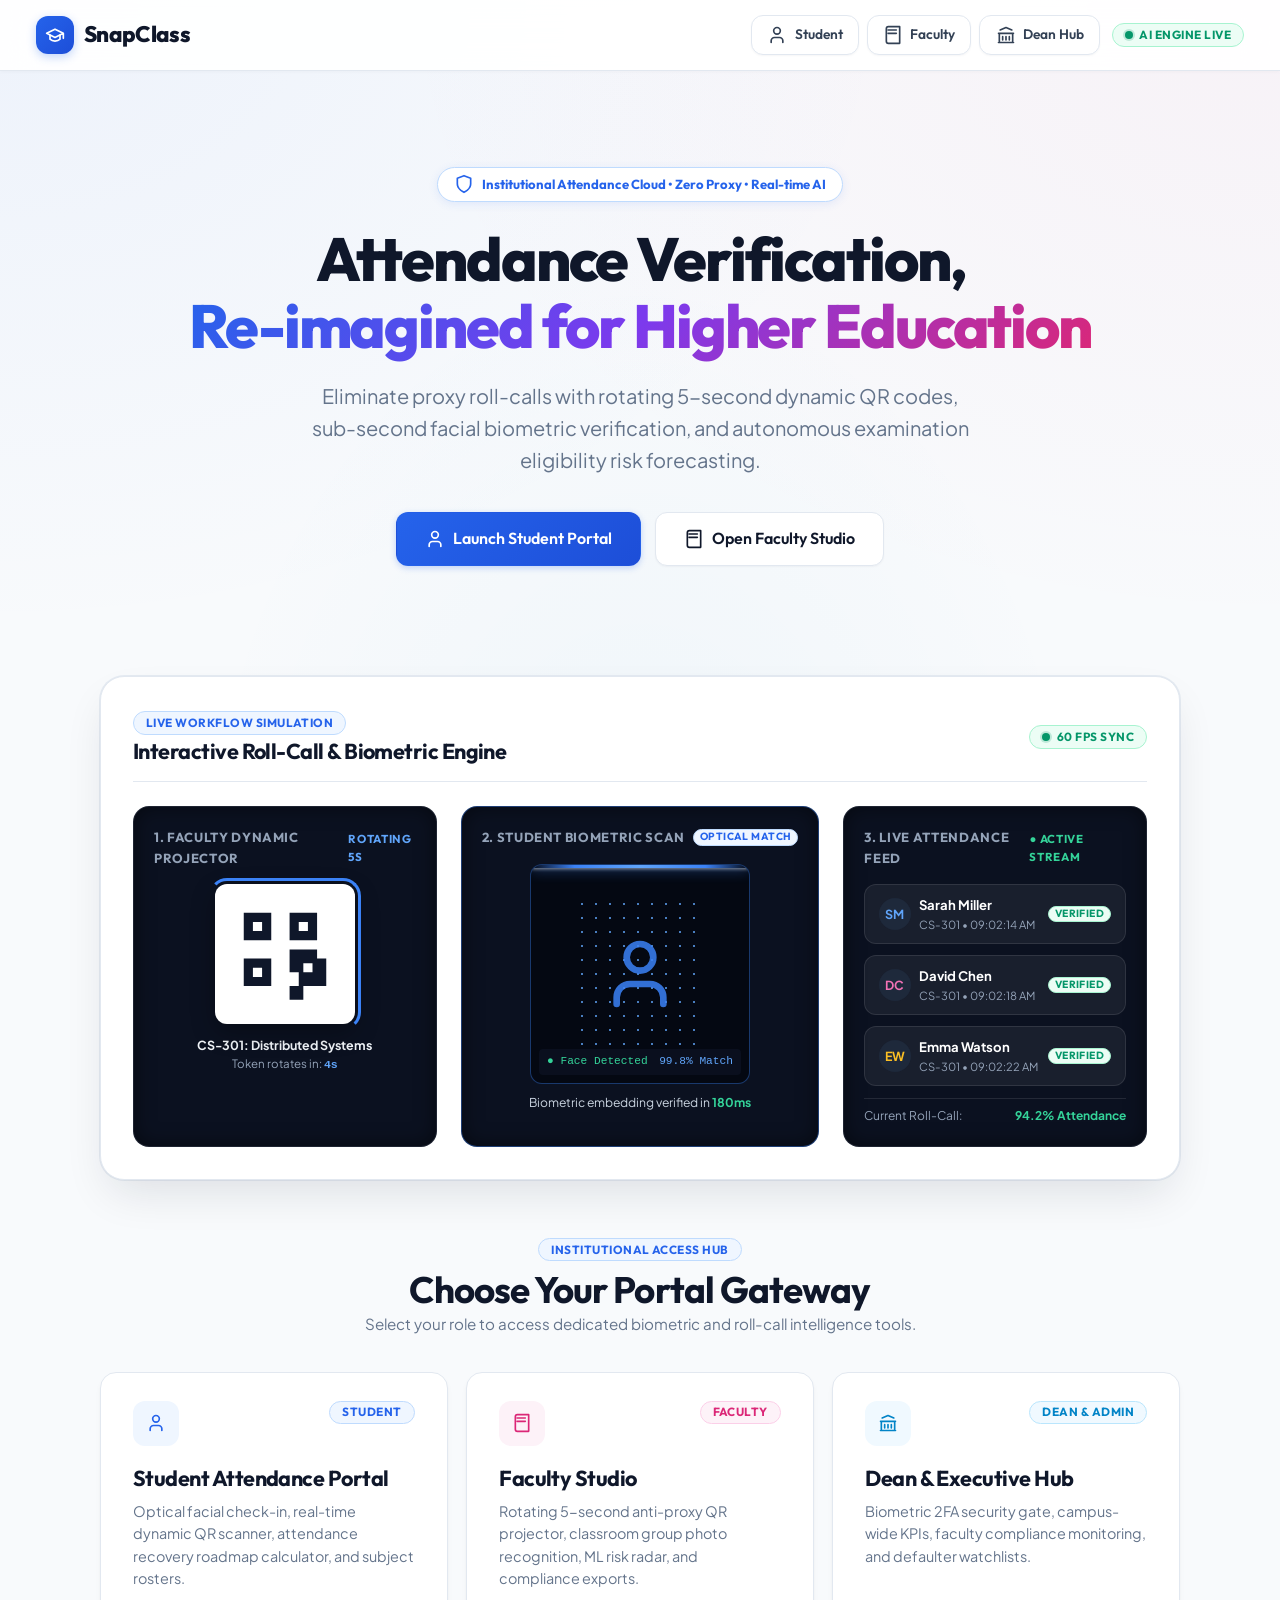
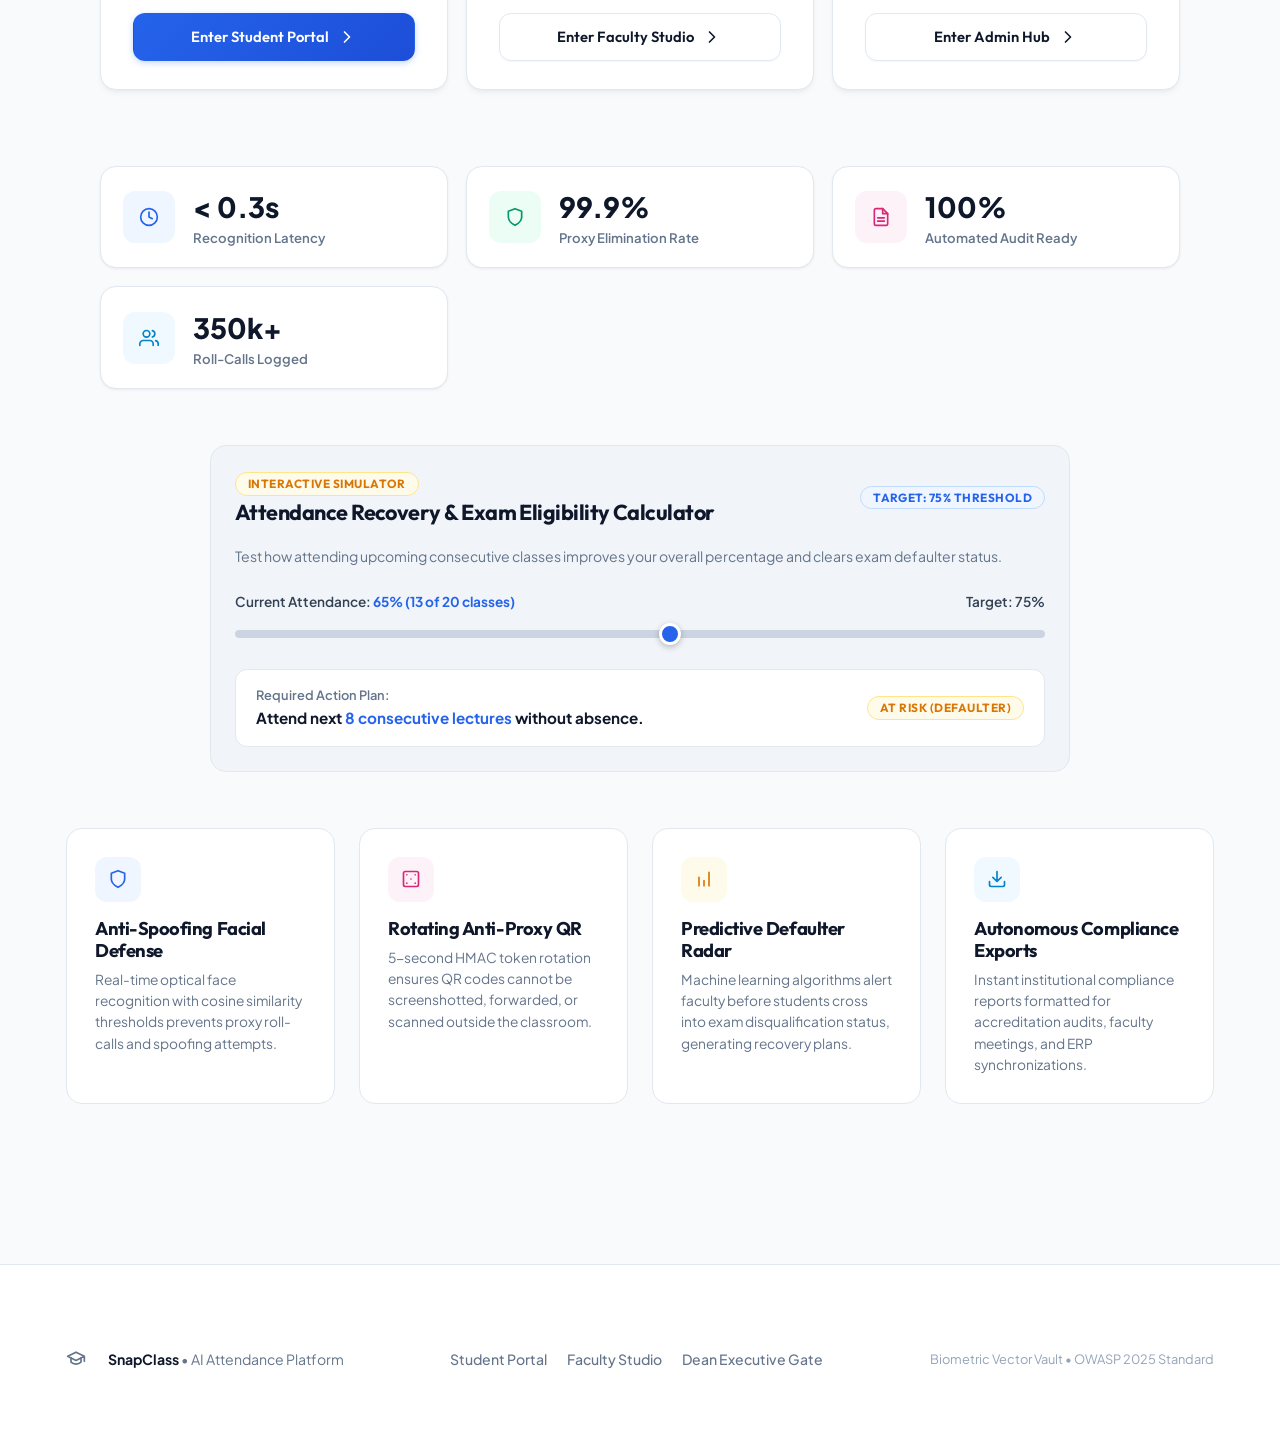
==== commit edfb6adc: "feat: add full administrative dashboard, student and teacher portals, face recognition pipeline, and" ====
--- a/frontend/index.html
+++ b/frontend/index.html
@@ -3,121 +3,519 @@
 <head>
   <meta charset="UTF-8">
   <meta name="viewport" content="width=device-width, initial-scale=1.0">
-  <title>SnapClass | Academic Biometric Attendance & Analytics</title>
+  <title>SnapClass | AI Biometric Attendance & Institutional Analytics</title>
   <link rel="stylesheet" href="css/styles.css">
+  <link rel="icon" href="favicon.ico" type="image/x-icon">
 </head>
 <body>
+
+  <!-- Global Header Navigation -->
   <header>
-    <div class="brand-title">
-      <svg class="icon-svg icon-lg" viewBox="0 0 24 24"><path d="M22 10v6M2 10l10-5 10 5-10 5z"/><path d="M6 12v5c3 3 9 3 12 0v-5"/></svg>
+    <a href="index.html" class="brand-title">
+      <div class="brand-icon-wrap">
+        <svg class="icon-svg icon-md" viewBox="0 0 24 24"><path d="M22 10v6M2 10l10-5 10 5-10 5z"/><path d="M6 12v5c3 3 9 3 12 0v-5"/></svg>
+      </div>
       <span>SnapClass</span>
-    </div>
+    </a>
+    
     <div style="display: flex; align-items: center; gap: 0.75rem;">
+      <div class="header-nav-actions" style="display: none; gap: 0.5rem;" id="desktop-nav-links">
+        <a href="student.html" class="nav-link-btn">
+          <svg class="icon-svg icon-xs" viewBox="0 0 24 24"><path d="M19 21v-2a4 4 0 0 0-4-4H9a4 4 0 0 0-4 4v2"/><circle cx="12" cy="7" r="4"/></svg>
+          <span>Student</span>
+        </a>
+        <a href="teacher.html" class="nav-link-btn">
+          <svg class="icon-svg icon-xs" viewBox="0 0 24 24"><path d="M4 19.5v-15A2.5 2.5 0 0 1 6.5 2H20v20H6.5a2.5 2.5 0 0 1-2.5-2.5Z"/><path d="M6 6h10M6 10h10"/></svg>
+          <span>Faculty</span>
+        </a>
+        <a href="admin.html" class="nav-link-btn">
+          <svg class="icon-svg icon-xs" viewBox="0 0 24 24"><path d="M3 21h18M3 10h18M5 6l7-3 7 3M4 10v11M20 10v11M8 14v4M12 14v4M16 14v4"/></svg>
+          <span>Dean Hub</span>
+        </a>
+      </div>
+
       <span class="badge badge-safe">
         <span class="pulse-dot"></span>
-        System Operational
+        <span>AI Engine Live</span>
       </span>
     </div>
   </header>
 
-  <main class="container" style="text-align: center; padding-top: clamp(2rem, 4vw, 3.5rem);">
-    <div style="max-width: 760px; margin: 0 auto 2.5rem auto;">
-      <span class="badge badge-primary" style="margin-bottom: 1rem;">Institutional Biometric Attendance Platform</span>
-      <h1 style="font-size: clamp(2rem, 4vw, 3.2rem); line-height: 1.15; margin-bottom: 0.75rem; color: var(--text-heading);">
-        AI Biometric Attendance & <span style="color: var(--primary);">Academic Analytics</span>
+  <!-- Main Hero Section -->
+  <main class="container">
+    
+    <section class="hero-wrapper">
+      <div class="hero-pill-badge">
+        <svg class="icon-svg icon-xs" viewBox="0 0 24 24"><path d="M12 22s8-4 8-10V5l-8-3-8 3v7c0 6 8 10 8 10z"/></svg>
+        <span>Institutional Attendance Cloud • Zero Proxy • Real-time AI</span>
+      </div>
+
+      <h1 class="hero-headline">
+        Attendance Verification, <br>
+        <span class="text-gradient">Re-imagined for Higher Education</span>
       </h1>
-      <p style="color: var(--text-muted); font-size: clamp(0.95rem, 1.8vw, 1.15rem); line-height: 1.6; max-width: 600px; margin: 0 auto;">
-        Real-time facial verification roll-call, dynamic anti-proxy QR codes, and predictive attendance risk forecasting.
+
+      <p class="hero-subtext">
+        Eliminate proxy roll-calls with rotating 5-second dynamic QR codes, sub-second facial biometric verification, and autonomous examination eligibility risk forecasting.
       </p>
+
+      <div style="display: flex; gap: 0.85rem; justify-content: center; flex-wrap: wrap; margin-bottom: 2rem;">
+        <a href="student.html" class="btn btn-primary" style="padding: 0.85rem 1.75rem; font-size: 1rem;">
+          <svg class="icon-svg icon-sm" viewBox="0 0 24 24"><path d="M19 21v-2a4 4 0 0 0-4-4H9a4 4 0 0 0-4 4v2"/><circle cx="12" cy="7" r="4"/></svg>
+          <span>Launch Student Portal</span>
+        </a>
+        <a href="teacher.html" class="btn btn-secondary" style="padding: 0.85rem 1.75rem; font-size: 1rem;">
+          <svg class="icon-svg icon-sm" viewBox="0 0 24 24"><path d="M4 19.5v-15A2.5 2.5 0 0 1 6.5 2H20v20H6.5a2.5 2.5 0 0 1-2.5-2.5Z"/><path d="M6 6h10M6 10h10"/></svg>
+          <span>Open Faculty Studio</span>
+        </a>
+      </div>
+    </section>
+
+    <!-- Interactive Live Attendance Simulation Stage -->
+    <section class="simulation-stage">
+      <div style="display: flex; justify-content: space-between; align-items: center; flex-wrap: wrap; gap: 1rem; margin-bottom: 1.5rem; border-bottom: 1px solid var(--border-light); padding-bottom: 1rem;">
+        <div>
+          <span class="badge badge-primary" style="margin-bottom: 0.3rem;">Live Workflow Simulation</span>
+          <h2 style="font-size: 1.35rem; margin: 0;">Interactive Roll-Call & Biometric Engine</h2>
+        </div>
+        <div style="display: flex; gap: 0.4rem; align-items: center;">
+          <span class="badge badge-safe">
+            <span class="pulse-dot"></span> 60 FPS Sync
+          </span>
+        </div>
+      </div>
+
+      <div class="simulation-grid">
+        
+        <!-- Station 1: Faculty Dynamic QR Projector -->
+        <div class="sim-station-card">
+          <div class="sim-station-header">
+            <span>1. Faculty Dynamic Projector</span>
+            <span style="color: #60A5FA; font-size: 0.72rem;">Rotating 5s</span>
+          </div>
+          
+          <div style="text-align: center;">
+            <div class="qr-rotator-box">
+              <div class="qr-progress-ring"></div>
+              <!-- Scaled Vector QR Mock -->
+              <svg width="110" height="110" viewBox="0 0 24 24" fill="#0F172A">
+                <path d="M3 3h6v6H3V3zm2 2v2h2V5H5zm8-2h6v6h-6V3zm2 2v2h2V5h-2zM3 13h6v6H3v-6zm2 2v2h2v-2H5zm13-2h3v3h-3v-3zm-5 0h3v3h-3v-3zm2 3h3v3h-3v-3zm3 0h3v3h-3v-3zm-5 3h3v3h-3v-3zm0-8h3v3h-3V8zm3 0h3v3h-3V8z"/>
+              </svg>
+            </div>
+            
+            <div style="font-size: 0.78rem; font-weight: 700; color: #F1F5F9; margin-top: 0.5rem;">
+              CS-301: Distributed Systems
+            </div>
+            <div style="font-size: 0.72rem; color: #94A3B8;">
+              Token rotates in: <span id="sim-timer-count" style="color: #60A5FA; font-weight: 700; font-family: monospace;">4s</span>
+            </div>
+          </div>
+        </div>
+
+        <!-- Station 2: Student Facial Biometric Viewfinder -->
+        <div class="sim-station-card" style="border-color: rgba(59, 130, 246, 0.4);">
+          <div class="sim-station-header">
+            <span>2. Student Biometric Scan</span>
+            <span class="badge badge-primary" style="padding: 2px 6px; font-size: 0.65rem;">Optical Match</span>
+          </div>
+
+          <div class="biometric-sim-viewport">
+            <div class="scanner-laser-beam"></div>
+            <div class="facial-mesh-dots"></div>
+            <div class="biometric-avatar-mock">
+              <svg class="icon-svg" style="width: 5rem; height: 5rem; opacity: 0.85;" viewBox="0 0 24 24"><path d="M19 21v-2a4 4 0 0 0-4-4H9a4 4 0 0 0-4 4v2"/><circle cx="12" cy="7" r="4"/></svg>
+            </div>
+            <div style="position: absolute; bottom: 8px; left: 8px; right: 8px; display: flex; justify-content: space-between; align-items: center; background: rgba(11,17,32,0.85); padding: 4px 8px; border-radius: 4px; font-size: 0.7rem; font-family: monospace;">
+              <span style="color: #34D399;">● Face Detected</span>
+              <span style="color: #60A5FA;">99.8% Match</span>
+            </div>
+          </div>
+
+          <div style="text-align: center; margin-top: 0.6rem; font-size: 0.76rem; color: #CBD5E1;">
+            Biometric embedding verified in <strong style="color: #34D399;">180ms</strong>
+          </div>
+        </div>
+
+        <!-- Station 3: Live Real-time Roll-call Stream -->
+        <div class="sim-station-card">
+          <div class="sim-station-header">
+            <span>3. Live Attendance Feed</span>
+            <span style="color: #34D399; font-size: 0.72rem;">● Active Stream</span>
+          </div>
+
+          <div class="attendance-ticker-feed" id="sim-ticker-container">
+            <div class="ticker-card-item">
+              <div style="display: flex; align-items: center; gap: 0.5rem;">
+                <div class="ticker-avatar">SM</div>
+                <div>
+                  <div style="font-weight: 700; color: #FFFFFF;">Sarah Miller</div>
+                  <div style="font-size: 0.7rem; color: #94A3B8;">CS-301 • 09:02:14 AM</div>
+                </div>
+              </div>
+              <span class="badge badge-safe" style="font-size: 0.65rem; padding: 2px 6px;">Verified</span>
+            </div>
+
+            <div class="ticker-card-item">
+              <div style="display: flex; align-items: center; gap: 0.5rem;">
+                <div class="ticker-avatar" style="color: #F472B6;">DC</div>
+                <div>
+                  <div style="font-weight: 700; color: #FFFFFF;">David Chen</div>
+                  <div style="font-size: 0.7rem; color: #94A3B8;">CS-301 • 09:02:18 AM</div>
+                </div>
+              </div>
+              <span class="badge badge-safe" style="font-size: 0.65rem; padding: 2px 6px;">Verified</span>
+            </div>
+
+            <div class="ticker-card-item">
+              <div style="display: flex; align-items: center; gap: 0.5rem;">
+                <div class="ticker-avatar" style="color: #FBBF24;">EW</div>
+                <div>
+                  <div style="font-weight: 700; color: #FFFFFF;">Emma Watson</div>
+                  <div style="font-size: 0.7rem; color: #94A3B8;">CS-301 • 09:02:22 AM</div>
+                </div>
+              </div>
+              <span class="badge badge-safe" style="font-size: 0.65rem; padding: 2px 6px;">Verified</span>
+            </div>
+          </div>
+
+          <div style="margin-top: 0.75rem; padding-top: 0.5rem; border-top: 1px solid rgba(255,255,255,0.1); display: flex; justify-content: space-between; font-size: 0.75rem; color: #94A3B8;">
+            <span>Current Roll-Call:</span>
+            <span style="color: #34D399; font-weight: 700;">94.2% Attendance</span>
+          </div>
+        </div>
+
+      </div>
+    </section>
+
+    <!-- Portal Gateway Selection Cards -->
+    <section style="margin: 3.5rem 0;">
+      <div style="text-align: center; margin-bottom: 2.25rem;">
+        <span class="badge badge-primary" style="margin-bottom: 0.4rem;">Institutional Access Hub</span>
+        <h2 style="font-size: clamp(1.75rem, 3vw, 2.3rem);">Choose Your Portal Gateway</h2>
+        <p style="color: var(--text-muted); font-size: 0.95rem;">Select your role to access dedicated biometric and roll-call intelligence tools.</p>
+      </div>
+
+      <div class="grid-cards" style="max-width: 1080px; margin: 0 auto;">
+        
+        <!-- Student Portal Card -->
+        <div class="card card-hover" style="display: flex; flex-direction: column; justify-content: space-between;">
+          <div>
+            <div style="display: flex; justify-content: space-between; align-items: flex-start; margin-bottom: 1.25rem;">
+              <div class="icon-box-badge" style="background: var(--primary-light); color: var(--primary);">
+                <svg class="icon-svg icon-lg" viewBox="0 0 24 24"><path d="M19 21v-2a4 4 0 0 0-4-4H9a4 4 0 0 0-4 4v2"/><circle cx="12" cy="7" r="4"/></svg>
+              </div>
+              <span class="badge badge-primary">Student</span>
+            </div>
+            <h3 style="font-size: 1.35rem; margin-bottom: 0.5rem;">Student Attendance Portal</h3>
+            <p style="color: var(--text-muted); font-size: 0.9rem; line-height: 1.55; margin-bottom: 1.5rem;">
+              Optical facial check-in, real-time dynamic QR scanner, attendance recovery roadmap calculator, and subject rosters.
+            </p>
+          </div>
+          <a href="student.html" class="btn btn-primary" style="width: 100%;">
+            <span>Enter Student Portal</span>
+            <svg class="icon-svg icon-xs" viewBox="0 0 24 24"><path d="m9 18 6-6-6-6"/></svg>
+          </a>
+        </div>
+
+        <!-- Faculty Studio Card -->
+        <div class="card card-hover" style="display: flex; flex-direction: column; justify-content: space-between;">
+          <div>
+            <div style="display: flex; justify-content: space-between; align-items: flex-start; margin-bottom: 1.25rem;">
+              <div class="icon-box-badge" style="background: var(--faculty-light); color: var(--faculty);">
+                <svg class="icon-svg icon-lg" viewBox="0 0 24 24"><path d="M4 19.5v-15A2.5 2.5 0 0 1 6.5 2H20v20H6.5a2.5 2.5 0 0 1-2.5-2.5Z"/><path d="M6 6h10M6 10h10"/></svg>
+              </div>
+              <span class="badge" style="background: var(--faculty-light); color: var(--faculty); border: 1px solid var(--faculty-border);">Faculty</span>
+            </div>
+            <h3 style="font-size: 1.35rem; margin-bottom: 0.5rem;">Faculty Studio</h3>
+            <p style="color: var(--text-muted); font-size: 0.9rem; line-height: 1.55; margin-bottom: 1.5rem;">
+              Rotating 5-second anti-proxy QR projector, classroom group photo recognition, ML risk radar, and compliance exports.
+            </p>
+          </div>
+          <a href="teacher.html" class="btn btn-secondary" style="width: 100%;">
+            <span>Enter Faculty Studio</span>
+            <svg class="icon-svg icon-xs" viewBox="0 0 24 24"><path d="m9 18 6-6-6-6"/></svg>
+          </a>
+        </div>
+
+        <!-- Dean & Executive Admin Card -->
+        <div class="card card-hover" style="display: flex; flex-direction: column; justify-content: space-between;">
+          <div>
+            <div style="display: flex; justify-content: space-between; align-items: flex-start; margin-bottom: 1.25rem;">
+              <div class="icon-box-badge" style="background: var(--admin-light); color: var(--admin);">
+                <svg class="icon-svg icon-lg" viewBox="0 0 24 24"><path d="M3 21h18M3 10h18M5 6l7-3 7 3M4 10v11M20 10v11M8 14v4M12 14v4M16 14v4"/></svg>
+              </div>
+              <span class="badge badge-secondary">Dean & Admin</span>
+            </div>
+            <h3 style="font-size: 1.35rem; margin-bottom: 0.5rem;">Dean & Executive Hub</h3>
+            <p style="color: var(--text-muted); font-size: 0.9rem; line-height: 1.55; margin-bottom: 1.5rem;">
+              Biometric 2FA security gate, campus-wide KPIs, faculty compliance monitoring, and defaulter watchlists.
+            </p>
+          </div>
+          <a href="admin.html" class="btn btn-secondary" style="width: 100%;">
+            <span>Enter Admin Hub</span>
+            <svg class="icon-svg icon-xs" viewBox="0 0 24 24"><path d="m9 18 6-6-6-6"/></svg>
+          </a>
+        </div>
+
+      </div>
+    </section>
+
+    <!-- Institutional Trust Metrics Ribbon -->
+    <section style="margin: 3.5rem 0;">
+      <div class="grid-cards" style="max-width: 1080px; margin: 0 auto;">
+        <div class="kpi-stat-card">
+          <div class="kpi-icon-box" style="background: var(--primary-light); color: var(--primary);">
+            <svg class="icon-svg icon-lg" viewBox="0 0 24 24"><circle cx="12" cy="12" r="10"/><polyline points="12 6 12 12 16 14"/></svg>
+          </div>
+          <div>
+            <div style="font-size: 1.75rem; font-weight: 800; color: var(--text-heading);">&lt; 0.3s</div>
+            <div style="font-size: 0.82rem; color: var(--text-muted); font-weight: 600;">Recognition Latency</div>
+          </div>
+        </div>
+
+        <div class="kpi-stat-card">
+          <div class="kpi-icon-box" style="background: var(--status-safe-bg); color: var(--status-safe);">
+            <svg class="icon-svg icon-lg" viewBox="0 0 24 24"><path d="M12 22s8-4 8-10V5l-8-3-8 3v7c0 6 8 10 8 10z"/></svg>
+          </div>
+          <div>
+            <div style="font-size: 1.75rem; font-weight: 800; color: var(--text-heading);">99.9%</div>
+            <div style="font-size: 0.82rem; color: var(--text-muted); font-weight: 600;">Proxy Elimination Rate</div>
+          </div>
+        </div>
+
+        <div class="kpi-stat-card">
+          <div class="kpi-icon-box" style="background: var(--faculty-light); color: var(--faculty);">
+            <svg class="icon-svg icon-lg" viewBox="0 0 24 24"><path d="M14 2H6a2 2 0 0 0-2 2v16a2 2 0 0 0 2 2h12a2 2 0 0 0 2-2V8z"/><polyline points="14 2 14 8 20 8"/><line x1="16" y1="13" x2="8" y2="13"/><line x1="16" y1="17" x2="8" y2="17"/></svg>
+          </div>
+          <div>
+            <div style="font-size: 1.75rem; font-weight: 800; color: var(--text-heading);">100%</div>
+            <div style="font-size: 0.82rem; color: var(--text-muted); font-weight: 600;">Automated Audit Ready</div>
+          </div>
+        </div>
+
+        <div class="kpi-stat-card">
+          <div class="kpi-icon-box" style="background: var(--admin-light); color: var(--admin);">
+            <svg class="icon-svg icon-lg" viewBox="0 0 24 24"><path d="M17 21v-2a4 4 0 0 0-4-4H5a4 4 0 0 0-4 4v2"/><circle cx="9" cy="7" r="4"/><path d="M23 21v-2a4 4 0 0 0-3-3.87"/><path d="M16 3.13a4 4 0 0 1 0 7.75"/></svg>
+          </div>
+          <div>
+            <div style="font-size: 1.75rem; font-weight: 800; color: var(--text-heading);">350k+</div>
+            <div style="font-size: 0.82rem; color: var(--text-muted); font-weight: 600;">Roll-Calls Logged</div>
+          </div>
+        </div>
+      </div>
+    </section>
+
+    <!-- Interactive Attendance Recovery Calculator Feature -->
+    <section style="max-width: 860px; margin: 3.5rem auto;">
+      <div class="calc-slider-box">
+        <div style="display: flex; justify-content: space-between; align-items: center; flex-wrap: wrap; gap: 0.75rem; margin-bottom: 1.25rem;">
+          <div>
+            <span class="badge badge-warning" style="margin-bottom: 0.25rem;">Interactive Simulator</span>
+            <h3 style="font-size: 1.35rem; margin: 0;">Attendance Recovery & Exam Eligibility Calculator</h3>
+          </div>
+          <span class="badge badge-primary">Target: 75% Threshold</span>
+        </div>
+
+        <p style="color: var(--text-muted); font-size: 0.88rem; margin-bottom: 1.5rem;">
+          Test how attending upcoming consecutive classes improves your overall percentage and clears exam defaulter status.
+        </p>
+
+        <div style="margin-bottom: 1.5rem;">
+          <div style="display: flex; justify-content: space-between; font-size: 0.85rem; font-weight: 600; margin-bottom: 0.5rem;">
+            <span>Current Attendance: <strong id="calc-current-val" style="color: var(--primary);">65% (13 of 20 classes)</strong></span>
+            <span>Target: 75%</span>
+          </div>
+          <input type="range" id="calc-slider" class="range-slider" min="30" max="95" value="65">
+        </div>
+
+        <div style="background: var(--surface-card); border-radius: var(--radius-md); padding: 1rem 1.25rem; border: 1px solid var(--border-light); display: flex; justify-content: space-between; align-items: center; flex-wrap: wrap; gap: 1rem;">
+          <div>
+            <div style="font-size: 0.8rem; color: var(--text-muted); font-weight: 600;">Required Action Plan:</div>
+            <div id="calc-result-text" style="font-size: 0.95rem; font-weight: 700; color: var(--text-heading);">
+              Attend next <span style="color: var(--primary);">8 consecutive lectures</span> without absence.
+            </div>
+          </div>
+          <div id="calc-status-badge" class="badge badge-warning">At Risk (Defaulter)</div>
+        </div>
+      </div>
+    </section>
+
+    <!-- 4 Architectural Pillars Matrix -->
+    <section class="feature-matrix-grid">
+      <div class="feature-box">
+        <div class="icon-box-badge" style="background: var(--primary-light); color: var(--primary); margin-bottom: 1rem;">
+          <svg class="icon-svg icon-lg" viewBox="0 0 24 24"><path d="M12 22s8-4 8-10V5l-8-3-8 3v7c0 6 8 10 8 10z"/></svg>
+        </div>
+        <h3 style="font-size: 1.15rem; margin-bottom: 0.4rem;">Anti-Spoofing Facial Defense</h3>
+        <p style="color: var(--text-muted); font-size: 0.86rem; line-height: 1.55;">
+          Real-time optical face recognition with cosine similarity thresholds prevents proxy roll-calls and spoofing attempts.
+        </p>
+      </div>
+
+      <div class="feature-box">
+        <div class="icon-box-badge" style="background: var(--faculty-light); color: var(--faculty); margin-bottom: 1rem;">
+          <svg class="icon-svg icon-lg" viewBox="0 0 24 24"><rect width="18" height="18" x="3" y="3" rx="2"/><path d="M7 7h.01M17 7h.01M7 17h.01M17 17h.01M12 12h.01"/></svg>
+        </div>
+        <h3 style="font-size: 1.15rem; margin-bottom: 0.4rem;">Rotating Anti-Proxy QR</h3>
+        <p style="color: var(--text-muted); font-size: 0.86rem; line-height: 1.55;">
+          5-second HMAC token rotation ensures QR codes cannot be screenshotted, forwarded, or scanned outside the classroom.
+        </p>
+      </div>
+
+      <div class="feature-box">
+        <div class="icon-box-badge" style="background: var(--status-warning-bg); color: var(--status-warning); margin-bottom: 1rem;">
+          <svg class="icon-svg icon-lg" viewBox="0 0 24 24"><path d="M12 20v-6M6 20V10M18 20V4"/></svg>
+        </div>
+        <h3 style="font-size: 1.15rem; margin-bottom: 0.4rem;">Predictive Defaulter Radar</h3>
+        <p style="color: var(--text-muted); font-size: 0.86rem; line-height: 1.55;">
+          Machine learning algorithms alert faculty before students cross into exam disqualification status, generating recovery plans.
+        </p>
+      </div>
+
+      <div class="feature-box">
+        <div class="icon-box-badge" style="background: var(--admin-light); color: var(--admin); margin-bottom: 1rem;">
+          <svg class="icon-svg icon-lg" viewBox="0 0 24 24"><path d="M21 15v4a2 2 0 0 1-2 2H5a2 2 0 0 1-2-2v-4M7 10l5 5 5-5M12 15V3"/></svg>
+        </div>
+        <h3 style="font-size: 1.15rem; margin-bottom: 0.4rem;">Autonomous Compliance Exports</h3>
+        <p style="color: var(--text-muted); font-size: 0.86rem; line-height: 1.55;">
+          Instant institutional compliance reports formatted for accreditation audits, faculty meetings, and ERP synchronizations.
+        </p>
+      </div>
+    </section>
+
+  </main>
+
+  <!-- Global Footer -->
+  <footer>
+    <div class="container footer-content">
+      <div style="display: flex; align-items: center; gap: 0.75rem;">
+        <div class="brand-icon-wrap" style="width: 1.85rem; height: 1.85rem;">
+          <svg class="icon-svg icon-xs" viewBox="0 0 24 24"><path d="M22 10v6M2 10l10-5 10 5-10 5z"/><path d="M6 12v5c3 3 9 3 12 0v-5"/></svg>
+        </div>
+        <div>
+          <strong style="color: var(--text-heading);">SnapClass</strong> • AI Attendance Platform
+        </div>
+      </div>
+
+      <div style="display: flex; gap: 1.25rem; flex-wrap: wrap;">
+        <a href="student.html" style="color: var(--text-muted); text-decoration: none; font-weight: 500;">Student Portal</a>
+        <a href="teacher.html" style="color: var(--text-muted); text-decoration: none; font-weight: 500;">Faculty Studio</a>
+        <a href="admin.html" style="color: var(--text-muted); text-decoration: none; font-weight: 500;">Dean Executive Gate</a>
+      </div>
+
+      <div style="font-size: 0.8rem; color: var(--text-light);">
+        Biometric Vector Vault • OWASP 2025 Standard
+      </div>
     </div>
-
-    <!-- Portal Selection Cards -->
-    <div class="grid-cards" style="max-width: 1040px; margin: 0 auto;">
-      
-      <!-- Student Portal -->
-      <div class="card card-hover" style="text-align: left; display: flex; flex-direction: column; justify-content: space-between;">
-        <div>
-          <div style="display: flex; justify-content: space-between; align-items: flex-start; margin-bottom: 1rem;">
-            <div class="icon-box-badge" style="background: var(--primary-light); color: var(--primary);">
-              <svg class="icon-svg icon-lg" viewBox="0 0 24 24"><path d="M19 21v-2a4 4 0 0 0-4-4H9a4 4 0 0 0-4 4v2"/><circle cx="12" cy="7" r="4"/></svg>
-            </div>
-            <span class="badge badge-primary">Student</span>
-          </div>
-          <h2 style="font-size: 1.35rem; margin-bottom: 0.4rem;">Student Portal</h2>
-          <p style="color: var(--text-muted); font-size: 0.9rem; line-height: 1.5; margin-bottom: 1.5rem;">
-            Facial self check-in, live classroom QR code scanner, interactive attendance recovery roadmap, and course rosters.
-          </p>
-        </div>
-        <a href="student.html" class="btn btn-primary" style="width: 100%; display: inline-flex; align-items: center; justify-content: center; gap: 0.4rem;">
-          <span>Enter Student Portal</span>
-          <svg class="icon-svg icon-xs" viewBox="0 0 24 24"><path d="m9 18 6-6-6-6"/></svg>
-        </a>
-      </div>
-
-      <!-- Teacher Portal -->
-      <div class="card card-hover" style="text-align: left; display: flex; flex-direction: column; justify-content: space-between;">
-        <div>
-          <div style="display: flex; justify-content: space-between; align-items: flex-start; margin-bottom: 1rem;">
-            <div class="icon-box-badge" style="background: #FDF2F8; color: #DB2777;">
-              <svg class="icon-svg icon-lg" viewBox="0 0 24 24"><path d="M4 19.5v-15A2.5 2.5 0 0 1 6.5 2H20v20H6.5a2.5 2.5 0 0 1-2.5-2.5Z"/><path d="M6 6h10M6 10h10"/></svg>
-            </div>
-            <span class="badge" style="background: #FDF2F8; color: #DB2777; border: 1px solid #FBCFE8;">Faculty</span>
-          </div>
-          <h2 style="font-size: 1.35rem; margin-bottom: 0.4rem;">Faculty Studio</h2>
-          <p style="color: var(--text-muted); font-size: 0.9rem; line-height: 1.5; margin-bottom: 1.5rem;">
-            Rotating 5-second dynamic QR projector, classroom group photo recognition, ML risk radar, and compliance exports.
-          </p>
-        </div>
-        <a href="teacher.html" class="btn btn-secondary" style="width: 100%; display: inline-flex; align-items: center; justify-content: center; gap: 0.4rem;">
-          <span>Enter Faculty Studio</span>
-          <svg class="icon-svg icon-xs" viewBox="0 0 24 24"><path d="m9 18 6-6-6-6"/></svg>
-        </a>
-      </div>
-
-      <!-- Admin Portal -->
-      <div class="card card-hover" style="text-align: left; display: flex; flex-direction: column; justify-content: space-between;">
-        <div>
-          <div style="display: flex; justify-content: space-between; align-items: flex-start; margin-bottom: 1rem;">
-            <div class="icon-box-badge" style="background: var(--secondary-light); color: var(--secondary);">
-              <svg class="icon-svg icon-lg" viewBox="0 0 24 24"><path d="M3 21h18M3 10h18M5 6l7-3 7 3M4 10v11M20 10v11M8 14v4M12 14v4M16 14v4"/></svg>
-            </div>
-            <span class="badge badge-secondary">Dean & Admin</span>
-          </div>
-          <h2 style="font-size: 1.35rem; margin-bottom: 0.4rem;">Dean & Executive Admin</h2>
-          <p style="color: var(--text-muted); font-size: 0.9rem; line-height: 1.5; margin-bottom: 1.5rem;">
-            Protected 2FA security gate, campus-wide KPIs, faculty compliance, and cross-subject examination defaulter watchlists.
-          </p>
-        </div>
-        <a href="admin.html" class="btn btn-secondary" style="width: 100%; display: inline-flex; align-items: center; justify-content: center; gap: 0.4rem;">
-          <span>Enter Admin Hub</span>
-          <svg class="icon-svg icon-xs" viewBox="0 0 24 24"><path d="m9 18 6-6-6-6"/></svg>
-        </a>
-      </div>
-
+  </footer>
+
+  <!-- Page Transition Overlay -->
+  <div id="page-transition" class="page-transition-overlay">
+    <div style="text-align: center; color: #FFFFFF;">
+      <div style="width: 38px; height: 38px; border: 3px solid rgba(255,255,255,0.2); border-top-color: #3B82F6; border-radius: 50%; animation: btnSpin 0.7s linear infinite; margin: 0 auto 0.75rem;"></div>
+      <div style="font-family: 'Outfit', sans-serif; font-size: 0.92rem; font-weight: 600; letter-spacing: 0.04em;">Entering Workspace...</div>
     </div>
-
-    <!-- Trust & Architecture Footer -->
-    <div style="margin-top: 3.5rem; padding-top: 1.75rem; border-top: 1px solid var(--border-light); display: flex; justify-content: center; gap: 1.5rem; flex-wrap: wrap; color: var(--text-light); font-size: 0.85rem;">
-      <span style="display: inline-flex; align-items: center; gap: 0.35rem;">
-        <svg class="icon-svg icon-xs" viewBox="0 0 24 24"><rect width="18" height="11" x="3" y="11" rx="2" ry="2"/><path d="M7 11V7a5 5 0 0 1 10 0v4"/></svg>
-        <span>Biometric Security</span>
-      </span>
-      <span>•</span>
-      <span style="display: inline-flex; align-items: center; gap: 0.35rem;">
-        <svg class="icon-svg icon-xs" viewBox="0 0 24 24"><path d="M12 22s8-4 8-10V5l-8-3-8 3v7c0 6 8 10 8 10z"/></svg>
-        <span>High-Performance ML</span>
-      </span>
-      <span>•</span>
-      <span style="display: inline-flex; align-items: center; gap: 0.35rem;">
-        <svg class="icon-svg icon-xs" viewBox="0 0 24 24"><rect width="18" height="18" x="3" y="3" rx="2"/><path d="M7 7h.01M17 7h.01M7 17h.01M17 17h.01M12 12h.01"/></svg>
-        <span>Dynamic QR Anti-Proxy</span>
-      </span>
-      <span>•</span>
-      <span style="display: inline-flex; align-items: center; gap: 0.35rem;">
-        <svg class="icon-svg icon-xs" viewBox="0 0 24 24"><path d="M12 20v-6M6 20V10M18 20V4"/></svg>
-        <span>Predictive Risk Modeling</span>
-      </span>
-    </div>
-  </main>
+  </div>
+
+  <!-- Interactive Simulation Script -->
+  <script>
+    // Desktop Nav Link Revealer
+    if (window.innerWidth >= 768) {
+      const desktopNav = document.getElementById('desktop-nav-links');
+      if (desktopNav) desktopNav.style.display = 'flex';
+    }
+
+    // Smooth Role Click Transition Engine
+    const transitionOverlay = document.getElementById('page-transition');
+    document.querySelectorAll('a[href$=".html"]').forEach(anchor => {
+      anchor.addEventListener('click', (e) => {
+        const targetUrl = anchor.getAttribute('href');
+        if (!targetUrl || targetUrl === '#' || targetUrl.startsWith('http') || targetUrl.startsWith('mailto')) return;
+        
+        e.preventDefault();
+        if (transitionOverlay) {
+          transitionOverlay.classList.add('active');
+          setTimeout(() => {
+            window.location.href = targetUrl;
+          }, 260);
+        } else {
+          window.location.href = targetUrl;
+        }
+      });
+    });
+
+    // Dynamic 5s QR Countdown Simulation
+    let countdown = 5;
+    const timerDisplay = document.getElementById('sim-timer-count');
+    setInterval(() => {
+      countdown = countdown <= 1 ? 5 : countdown - 1;
+      if (timerDisplay) timerDisplay.textContent = countdown + 's';
+    }, 1000);
+
+    // Dynamic Live Ticker Stream Simulation
+    const sampleStudents = [
+      { name: "Alex Johnson", initials: "AJ", color: "#3B82F6", course: "CS-301" },
+      { name: "Sophia Martinez", initials: "SM", color: "#EC4899", course: "CS-301" },
+      { name: "Liam Patel", initials: "LP", color: "#10B981", course: "CS-301" },
+      { name: "Olivia Brown", initials: "OB", color: "#F59E0B", course: "CS-301" },
+      { name: "Noah Davis", initials: "ND", color: "#8B5CF6", course: "CS-301" }
+    ];
+
+    let studentIndex = 0;
+    const tickerContainer = document.getElementById('sim-ticker-container');
+
+    setInterval(() => {
+      if (!tickerContainer) return;
+      const s = sampleStudents[studentIndex % sampleStudents.length];
+      studentIndex++;
+
+      const now = new Date();
+      const timeStr = now.toLocaleTimeString([], { hour: '2-digit', minute: '2-digit', second: '2-digit' });
+
+      const item = document.createElement('div');
+      item.className = 'ticker-card-item';
+      item.innerHTML = `
+        <div style="display: flex; align-items: center; gap: 0.5rem;">
+          <div class="ticker-avatar" style="color: ${s.color};">${s.initials}</div>
+          <div>
+            <div style="font-weight: 700; color: #FFFFFF;">${s.name}</div>
+            <div style="font-size: 0.7rem; color: #94A3B8;">${s.course} • ${timeStr}</div>
+          </div>
+        </div>
+        <span class="badge badge-safe" style="font-size: 0.65rem; padding: 2px 6px;">Verified</span>
+      `;
+
+      tickerContainer.insertBefore(item, tickerContainer.firstChild);
+      if (tickerContainer.children.length > 3) {
+        tickerContainer.removeChild(tickerContainer.lastChild);
+      }
+    }, 3200);
+
+    // Interactive Attendance Recovery Calculator
+    const calcSlider = document.getElementById('calc-slider');
+    const calcValText = document.getElementById('calc-current-val');
+    const calcResultText = document.getElementById('calc-result-text');
+    const calcBadge = document.getElementById('calc-status-badge');
+
+    if (calcSlider) {
+      calcSlider.addEventListener('input', (e) => {
+        const pct = parseInt(e.target.value, 10);
+        const totalClasses = 20;
+        const attended = Math.round((pct / 100) * totalClasses);
+        calcValText.textContent = `${pct}% (${attended} of ${totalClasses} classes)`;
+
+        if (pct >= 75) {
+          calcBadge.className = 'badge badge-safe';
+          calcBadge.textContent = 'Eligible for Examination';
+          calcResultText.innerHTML = `You have satisfied the 75% institutional threshold. Safe buffer: <strong style="color: var(--status-safe);">${attended - 15} lectures</strong>.`;
+        } else {
+          const needed = Math.max(1, Math.ceil((0.75 * totalClasses - attended) / (1 - 0.75)));
+          calcBadge.className = 'badge badge-warning';
+          calcBadge.textContent = 'At Risk (Defaulter)';
+          calcResultText.innerHTML = `Attend next <span style="color: var(--primary); font-weight:800;">${needed} consecutive lectures</span> without absence to reach 75%.`;
+        }
+      });
+    }
+  </script>
 </body>
 </html>
--- a/frontend/css/styles.css
+++ b/frontend/css/styles.css
@@ -1,66 +1,95 @@
 /* ==========================================================================
-   SnapClass Design System - Premium Educational SaaS & Attendance Platform
-   Mobile-First, Research-Backed Palette & Crisp SVG Icon Architecture
-   ========================================================================== */
-
-@import url('https://fonts.googleapis.com/css2?family=Outfit:wght@400;500;600;700;800&family=Plus+Jakarta+Sans:wght@400;500;600;700&display=swap');
+   SNAP CLASS — HIGH-END DESIGN SYSTEM & MOTION ARCHITECTURE
+   Senior UI/UX & Motion Engineering Specification
+   Zero Generic AI Clichés • Accessible WCAG AAA Contrast • 60 FPS Micro-Interactions
+   ========================================================================== */
+
+@import url('https://fonts.googleapis.com/css2?family=JetBrains+Mono:ital,wght@0,400;0,500;0,600;0,700;1,400&family=Outfit:wght@400;500;600;700;800;900&family=Plus+Jakarta+Sans:ital,wght@0,400;0,500;0,600;0,700;0,800;1,400;1,500&display=swap');
 
 :root {
-  /* Primary Brand Tokens */
-  --primary: #4F46E5;
-  --primary-hover: #4338CA;
-  --primary-light: #EEF2FF;
-  --primary-glow: rgba(79, 70, 229, 0.18);
-
-  --secondary: #0284C7;
-  --secondary-hover: #0369A1;
-  --secondary-light: #F0F9FF;
-
-  /* Surfaces & Backgrounds */
+  /* Core Brand Tokens */
+  --primary: #2563EB;
+  --primary-hover: #1D4ED8;
+  --primary-active: #1E40AF;
+  --primary-light: #EFF6FF;
+  --primary-border: #BFDBFE;
+  --primary-glow: rgba(37, 99, 235, 0.18);
+
+  /* Faculty & Teacher Specialty Palette */
+  --faculty: #DB2777;
+  --faculty-hover: #BE185D;
+  --faculty-light: #FDF2F8;
+  --faculty-border: #FBCFE8;
+  --faculty-glow: rgba(219, 39, 119, 0.16);
+
+  /* Executive Admin & Dean Specialty Palette */
+  --admin: #0284C7;
+  --admin-hover: #0369A1;
+  --admin-light: #F0F9FF;
+  --admin-border: #BAE6FD;
+  --admin-glow: rgba(2, 132, 199, 0.16);
+
+  /* Surface & Canvas System */
   --bg-page: #F8FAFC;
+  --bg-mesh: radial-gradient(at 0% 0%, rgba(37, 99, 235, 0.05) 0px, transparent 50%),
+             radial-gradient(at 100% 0%, rgba(219, 39, 119, 0.04) 0px, transparent 50%),
+             radial-gradient(at 50% 100%, rgba(2, 132, 199, 0.04) 0px, transparent 50%);
   --surface-card: #FFFFFF;
   --surface-subtle: #F1F5F9;
   --surface-hover: #F8FAFC;
-
-  /* Borders */
+  --surface-glass: rgba(255, 255, 255, 0.92);
+
+  /* Border Tokens */
   --border-light: #E2E8F0;
   --border-medium: #CBD5E1;
-  --border-focus: #4F46E5;
-
-  /* Typography Colors */
+  --border-focus: #2563EB;
+
+  /* Typography Palette */
   --text-heading: #0F172A;
   --text-body: #334155;
   --text-muted: #64748B;
   --text-light: #94A3B8;
 
-  /* Status Colors */
+  /* Semantic Status Colors */
   --status-safe: #059669;
   --status-safe-bg: #ECFDF5;
   --status-safe-border: #A7F3D0;
+  --status-safe-glow: rgba(5, 150, 105, 0.2);
 
   --status-warning: #D97706;
   --status-warning-bg: #FFFBEB;
   --status-warning-border: #FDE68A;
 
-  --status-critical: #E11D48;
-  --status-critical-bg: #FFF1F2;
-  --status-critical-border: #FECDD3;
-
-  /* Elevations */
-  --shadow-sm: 0 1px 2px 0 rgba(15, 23, 42, 0.05);
-  --shadow-card: 0 1px 3px 0 rgba(0, 0, 0, 0.05), 0 4px 12px -2px rgba(15, 23, 42, 0.06);
-  --shadow-hover: 0 10px 25px -3px rgba(15, 23, 42, 0.10), 0 4px 6px -2px rgba(15, 23, 42, 0.05);
-  
-  /* Radii */
+  --status-critical: #DC2626;
+  --status-critical-bg: #FEF2F2;
+  --status-critical-border: #FECACA;
+
+  /* Depth & Shadow Elevation */
+  --shadow-xs: 0 1px 2px 0 rgba(15, 23, 42, 0.04);
+  --shadow-sm: 0 1px 3px 0 rgba(15, 23, 42, 0.06), 0 1px 2px -1px rgba(15, 23, 42, 0.04);
+  --shadow-card: 0 4px 6px -1px rgba(15, 23, 42, 0.05), 0 2px 4px -2px rgba(15, 23, 42, 0.04);
+  --shadow-hover: 0 12px 28px -4px rgba(15, 23, 42, 0.09), 0 4px 8px -2px rgba(15, 23, 42, 0.04);
+  --shadow-glass: 0 16px 40px -8px rgba(15, 23, 42, 0.12);
+
+  /* Corner Radii System */
   --radius-xs: 0.25rem;
   --radius-sm: 0.375rem;
   --radius-md: 0.75rem;
   --radius-lg: 1rem;
-  --radius-xl: 1.25rem;
+  --radius-xl: 1.5rem;
   --radius-full: 9999px;
-}
-
-/* Reset & Base */
+
+  /* Motion & Transition Variables */
+  --ease-spring: cubic-bezier(0.16, 1, 0.3, 1);
+  --ease-smooth: cubic-bezier(0.4, 0, 0.2, 1);
+  --duration-fast: 160ms;
+  --duration-normal: 260ms;
+  --duration-slow: 400ms;
+}
+
+/* ==========================================================================
+   Base, Reset & Scaffolding
+   ========================================================================== */
 *, *::before, *::after {
   box-sizing: border-box;
   margin: 0;
@@ -68,14 +97,22 @@
   -webkit-tap-highlight-color: transparent;
 }
 
+html {
+  scroll-behavior: smooth;
+  font-size: 16px;
+}
+
 body {
   font-family: 'Plus Jakarta Sans', -apple-system, BlinkMacSystemFont, 'Segoe UI', Roboto, sans-serif;
   background-color: var(--bg-page);
+  background-image: var(--bg-mesh);
+  background-attachment: fixed;
   color: var(--text-body);
   min-height: 100vh;
-  line-height: 1.5;
+  line-height: 1.55;
   -webkit-font-smoothing: antialiased;
   text-rendering: optimizeLegibility;
+  overflow-x: hidden;
 }
 
 /* Typography Hierarchy */
@@ -83,12 +120,20 @@
   font-family: 'Outfit', sans-serif;
   color: var(--text-heading);
   font-weight: 700;
-  letter-spacing: -0.02em;
-}
-
-/* ==========================================================================
-   Crisp SVG Icon Architecture
-   Ensures 100% reliable rendering, dynamic color inheritance, and no clipping
+  letter-spacing: -0.025em;
+  line-height: 1.2;
+}
+
+p {
+  color: var(--text-body);
+}
+
+code, .font-mono {
+  font-family: 'JetBrains Mono', monospace;
+}
+
+/* ==========================================================================
+   Clean Vector SVG Icon Engine
    ========================================================================== */
 .icon-svg,
 svg.icon-svg {
@@ -103,6 +148,7 @@
   fill: none !important;
   flex-shrink: 0;
   overflow: visible;
+  transition: transform var(--duration-fast) var(--ease-smooth);
 }
 
 .icon-svg *,
@@ -122,119 +168,155 @@
   display: inline-flex;
   align-items: center;
   justify-content: center;
-  width: 2.75rem;
-  height: 2.75rem;
+  width: 2.85rem;
+  height: 2.85rem;
   border-radius: var(--radius-md);
   flex-shrink: 0;
-}
-
-/* Layout Containers */
+  transition: transform var(--duration-normal) var(--ease-spring), box-shadow var(--duration-normal) var(--ease-spring);
+}
+
+/* ==========================================================================
+   Layout Containers
+   ========================================================================== */
 .container {
-  max-width: 1200px;
+  max-width: 1220px;
   margin: 0 auto;
-  padding: 1rem;
+  padding: 1.25rem 1rem;
 }
 
 @media (min-width: 768px) {
   .container {
-    padding: 1.75rem 2rem;
+    padding: 2rem 2.25rem;
   }
 }
 
-/* Header & Global Navigation Bar */
+/* ==========================================================================
+   Header & Navigation
+   ========================================================================== */
 header {
-  background: rgba(255, 255, 255, 0.95);
-  backdrop-filter: blur(12px);
-  -webkit-backdrop-filter: blur(12px);
+  background: var(--surface-glass);
+  backdrop-filter: blur(16px);
+  -webkit-backdrop-filter: blur(16px);
   border-bottom: 1px solid var(--border-light);
-  padding: 0.75rem 1rem;
+  padding: 0.85rem 1.25rem;
   display: flex;
   justify-content: space-between;
   align-items: center;
   position: sticky;
   top: 0;
   z-index: 50;
-  box-shadow: 0 1px 2px 0 rgba(0, 0, 0, 0.03);
+  box-shadow: 0 1px 4px 0 rgba(15, 23, 42, 0.03);
+  transition: all var(--duration-normal) var(--ease-smooth);
 }
 
 @media (min-width: 768px) {
   header {
-    padding: 0.85rem 2rem;
+    padding: 0.95rem 2.25rem;
   }
 }
 
 .brand-title {
   font-family: 'Outfit', sans-serif;
-  font-size: 1.35rem;
+  font-size: 1.4rem;
   font-weight: 800;
-  color: var(--primary);
+  color: var(--text-heading);
   display: inline-flex;
   align-items: center;
-  gap: 0.5rem;
+  gap: 0.65rem;
   text-decoration: none;
   letter-spacing: -0.03em;
-}
-
-.brand-title .icon-svg {
-  color: var(--primary);
+  transition: transform var(--duration-fast) var(--ease-spring);
+}
+
+.brand-title:hover {
+  transform: translateY(-1px);
+}
+
+.brand-title .brand-icon-wrap {
+  width: 2.35rem;
+  height: 2.35rem;
+  border-radius: var(--radius-md);
+  background: linear-gradient(135deg, var(--primary) 0%, #1D4ED8 100%);
+  display: inline-flex;
+  align-items: center;
+  justify-content: center;
+  color: #FFFFFF;
+  box-shadow: 0 3px 10px rgba(37, 99, 235, 0.28);
+}
+
+.brand-title .brand-icon-wrap .icon-svg {
+  stroke: #FFFFFF !important;
 }
 
 .header-nav-actions {
   display: flex;
   align-items: center;
-  gap: 0.5rem;
+  gap: 0.6rem;
 }
 
 .nav-link-btn {
   display: inline-flex;
   align-items: center;
-  gap: 0.4rem;
+  gap: 0.45rem;
   color: var(--text-body);
   text-decoration: none;
+  font-family: 'Outfit', sans-serif;
   font-weight: 600;
-  font-size: 0.84rem;
-  padding: 0.5rem 0.85rem;
+  font-size: 0.86rem;
+  padding: 0.5rem 0.95rem;
   border-radius: var(--radius-md);
-  background: var(--surface-subtle);
+  background: var(--surface-card);
   border: 1px solid var(--border-light);
-  transition: all 0.2s ease;
+  box-shadow: var(--shadow-xs);
+  transition: all var(--duration-fast) var(--ease-smooth);
   min-height: 38px;
 }
 
 .nav-link-btn:hover {
-  color: var(--text-heading);
-  background: var(--border-light);
-  border-color: var(--border-medium);
+  color: var(--primary);
+  border-color: var(--primary-border);
+  background: var(--primary-light);
+  transform: translateY(-1px);
 }
 
 .nav-link-btn:active {
   transform: scale(0.97);
 }
 
-/* Cards & Surfaces */
+/* ==========================================================================
+   Card System & Glass Surfaces
+   ========================================================================== */
 .card {
   background: var(--surface-card);
   border: 1px solid var(--border-light);
   border-radius: var(--radius-lg);
-  padding: 1.25rem;
+  padding: 1.35rem;
   box-shadow: var(--shadow-card);
-  transition: all 0.2s cubic-bezier(0.4, 0, 0.2, 1);
+  transition: transform var(--duration-normal) var(--ease-spring), box-shadow var(--duration-normal) var(--ease-spring), border-color var(--duration-normal) var(--ease-smooth);
   margin-bottom: 1.25rem;
+  position: relative;
+  overflow: hidden;
 }
 
 @media (min-width: 768px) {
   .card {
-    padding: 1.75rem;
+    padding: 1.75rem 2rem;
   }
 }
 
 .card-hover:hover {
-  transform: translateY(-2px);
+  transform: translateY(-4px);
   box-shadow: var(--shadow-hover);
   border-color: var(--border-medium);
 }
 
-/* Mobile-First Segmented Pill Tabs */
+.card-hover:hover .icon-box-badge {
+  transform: scale(1.08) rotate(-2deg);
+}
+
+/* ==========================================================================
+   Segmented Pill Tabs
+   ========================================================================== */
 .tabs-header {
   display: flex;
   gap: 0.5rem;
@@ -255,31 +337,35 @@
   display: inline-flex;
   align-items: center;
   gap: 0.45rem;
-  padding: 0.55rem 1rem;
+  padding: 0.55rem 1.1rem;
   border-radius: var(--radius-full);
-  border: 1.5px solid var(--border-light);
-  background: var(--surface-subtle);
+  border: 1px solid var(--border-light);
+  background: var(--surface-card);
   color: var(--text-muted);
   font-family: 'Outfit', sans-serif;
   font-size: 0.86rem;
   font-weight: 600;
   cursor: pointer;
-  transition: all 0.2s ease;
+  transition: all var(--duration-fast) var(--ease-smooth);
   flex-shrink: 0;
   min-height: 40px;
 }
 
 .tab-btn:hover {
   color: var(--text-heading);
-  background: #E2E8F0;
+  background: var(--surface-subtle);
   border-color: var(--border-medium);
+}
+
+.tab-btn:active {
+  transform: scale(0.97);
 }
 
 .tab-btn.active {
   background: var(--primary);
   color: #FFFFFF !important;
   border-color: var(--primary);
-  box-shadow: 0 2px 8px rgba(79, 70, 229, 0.3);
+  box-shadow: 0 4px 12px rgba(37, 99, 235, 0.28);
 }
 
 .tab-btn.active .icon-svg,
@@ -294,57 +380,62 @@
 
 .tab-pane.active {
   display: block;
-  animation: fadeIn 0.25s ease-in-out;
-}
-
-@keyframes fadeIn {
-  from { opacity: 0; transform: translateY(4px); }
+  animation: tabFadeIn var(--duration-normal) var(--ease-spring);
+}
+
+@keyframes tabFadeIn {
+  from { opacity: 0; transform: translateY(6px); }
   to { opacity: 1; transform: translateY(0); }
 }
 
-/* Badges & Status Pills */
+/* ==========================================================================
+   Badges & Pulse Beacons
+   ========================================================================== */
 .badge {
   display: inline-flex;
   align-items: center;
-  gap: 0.35rem;
-  padding: 0.25rem 0.7rem;
+  gap: 0.4rem;
+  padding: 0.3rem 0.75rem;
   border-radius: var(--radius-full);
-  font-size: 0.72rem;
+  font-size: 0.74rem;
   font-weight: 700;
   text-transform: uppercase;
   letter-spacing: 0.04em;
   line-height: 1;
-}
-
-.badge-primary { background: var(--primary-light); color: var(--primary); border: 1px solid #C7D2FE; }
-.badge-secondary { background: var(--secondary-light); color: var(--secondary); border: 1px solid #BAE6FD; }
+  font-family: 'Outfit', sans-serif;
+}
+
+.badge-primary { background: var(--primary-light); color: var(--primary); border: 1px solid var(--primary-border); }
+.badge-secondary { background: var(--admin-light); color: var(--admin); border: 1px solid var(--admin-border); }
 .badge-safe { background: var(--status-safe-bg); color: var(--status-safe); border: 1px solid var(--status-safe-border); }
 .badge-warning { background: var(--status-warning-bg); color: var(--status-warning); border: 1px solid var(--status-warning-border); }
 .badge-critical { background: var(--status-critical-bg); color: var(--status-critical); border: 1px solid var(--status-critical-border); }
 
 .pulse-dot {
-  width: 7px;
-  height: 7px;
+  width: 8px;
+  height: 8px;
   border-radius: 50%;
   background-color: var(--status-safe);
   display: inline-block;
   box-shadow: 0 0 0 2px rgba(5, 150, 105, 0.2);
-  animation: pulse 2s infinite;
-}
-
-@keyframes pulse {
-  0% { transform: scale(0.95); box-shadow: 0 0 0 0 rgba(5, 150, 105, 0.5); }
-  70% { transform: scale(1); box-shadow: 0 0 0 6px rgba(5, 150, 105, 0); }
+  animation: pulseBeacon 2s cubic-bezier(0.4, 0, 0.6, 1) infinite;
+}
+
+@keyframes pulseBeacon {
+  0% { transform: scale(0.95); box-shadow: 0 0 0 0 rgba(5, 150, 105, 0.6); }
+  70% { transform: scale(1); box-shadow: 0 0 0 7px rgba(5, 150, 105, 0); }
   100% { transform: scale(0.95); box-shadow: 0 0 0 0 rgba(5, 150, 105, 0); }
 }
 
-/* Button Suite (Mobile Touch Optimized) */
+/* ==========================================================================
+   Button Suite & Micro-Interactions
+   ========================================================================== */
 .btn {
   display: inline-flex;
   align-items: center;
   justify-content: center;
   gap: 0.5rem;
-  padding: 0.7rem 1.25rem;
+  padding: 0.7rem 1.35rem;
   font-family: 'Outfit', sans-serif;
   font-weight: 600;
   font-size: 0.92rem;
@@ -352,56 +443,69 @@
   border: 1px solid transparent;
   cursor: pointer;
   text-decoration: none;
-  transition: all 0.18s ease;
+  transition: all var(--duration-fast) var(--ease-smooth);
   min-height: 44px;
+}
+
+.btn:hover {
+  transform: translateY(-1px);
 }
 
 .btn:active {
   transform: scale(0.98);
 }
 
+.btn:disabled {
+  opacity: 0.6;
+  cursor: not-allowed;
+  transform: none !important;
+  box-shadow: none !important;
+}
+
 .btn-primary {
-  background-color: var(--primary);
+  background: linear-gradient(135deg, var(--primary) 0%, var(--primary-hover) 100%);
   color: #FFFFFF;
-  box-shadow: 0 2px 4px rgba(79, 70, 229, 0.2);
+  box-shadow: 0 2px 6px rgba(37, 99, 235, 0.25);
 }
 
 .btn-primary:hover {
-  background-color: var(--primary-hover);
-  box-shadow: 0 4px 10px rgba(79, 70, 229, 0.3);
+  background: linear-gradient(135deg, #1D4ED8 0%, #1E40AF 100%);
+  box-shadow: 0 6px 16px rgba(37, 99, 235, 0.35);
 }
 
 .btn-secondary {
+  background-color: var(--surface-card);
+  color: var(--text-heading);
+  border: 1px solid var(--border-light);
+  box-shadow: var(--shadow-xs);
+}
+
+.btn-secondary:hover {
   background-color: var(--surface-subtle);
-  color: var(--text-heading);
-  border-color: var(--border-light);
-}
-
-.btn-secondary:hover {
-  background-color: #E2E8F0;
   border-color: var(--border-medium);
 }
 
 .btn-danger {
-  background-color: var(--status-critical);
+  background: linear-gradient(135deg, var(--status-critical) 0%, #B91C1C 100%);
   color: #FFFFFF;
-  box-shadow: 0 2px 4px rgba(225, 29, 72, 0.2);
+  box-shadow: 0 2px 6px rgba(220, 38, 38, 0.25);
 }
 
 .btn-danger:hover {
-  background-color: #BE123C;
+  background: linear-gradient(135deg, #B91C1C 0%, #991B1B 100%);
+  box-shadow: 0 6px 16px rgba(220, 38, 38, 0.35);
 }
 
 .btn-sm {
   min-height: 36px;
-  padding: 0.4rem 0.8rem;
+  padding: 0.4rem 0.85rem;
   font-size: 0.82rem;
   border-radius: var(--radius-sm);
 }
 
 .btn-loading {
   pointer-events: none;
-  opacity: 0.75;
+  opacity: 0.8;
 }
 
 .btn-loading::after {
@@ -411,17 +515,19 @@
   border: 2px solid rgba(255, 255, 255, 0.3);
   border-top-color: #FFFFFF;
   border-radius: 50%;
-  animation: spin 0.8s linear infinite;
+  animation: btnSpin 0.8s linear infinite;
   display: inline-block;
 }
 
-@keyframes spin {
+@keyframes btnSpin {
   to { transform: rotate(360deg); }
 }
 
-/* Forms & Validation States */
+/* ==========================================================================
+   Form Fields & Input Controls
+   ========================================================================== */
 .input-group {
-  margin-bottom: 1.1rem;
+  margin-bottom: 1.15rem;
   text-align: left;
 }
 
@@ -431,7 +537,8 @@
   font-size: 0.84rem;
   font-weight: 600;
   color: var(--text-heading);
-  margin-bottom: 0.35rem;
+  margin-bottom: 0.4rem;
+  font-family: 'Outfit', sans-serif;
 }
 
 .input-control {
@@ -439,51 +546,67 @@
   background: #FFFFFF;
   border: 1.5px solid var(--border-light);
   border-radius: var(--radius-md);
-  padding: 0.7rem 0.95rem;
+  padding: 0.7rem 1rem;
   color: var(--text-heading);
   font-family: inherit;
   font-size: 0.92rem;
   outline: none;
   min-height: 44px;
-  transition: border-color 0.2s, box-shadow 0.2s;
+  transition: border-color var(--duration-fast) var(--ease-smooth), box-shadow var(--duration-fast) var(--ease-smooth);
 }
 
 .input-control:focus {
   border-color: var(--primary);
-  box-shadow: 0 0 0 3px var(--primary-glow);
+  box-shadow: 0 0 0 3.5px var(--primary-glow);
 }
 
 .input-control.is-invalid {
   border-color: var(--status-critical) !important;
-  background: #FFF1F2;
-  animation: shake 0.35s ease-in-out;
+  background: var(--status-critical-bg);
+  animation: shakeField 0.35s ease-in-out;
 }
 
 .input-control.is-valid {
   border-color: var(--status-safe);
-  background: #F0FDF4;
-}
-
-@keyframes shake {
+  background: var(--status-safe-bg);
+}
+
+@keyframes shakeField {
   0%, 100% { transform: translateX(0); }
   20%, 60% { transform: translateX(-5px); }
   40%, 80% { transform: translateX(5px); }
 }
 
-/* Alert Banners */
+.field-error-msg {
+  color: var(--status-critical);
+  font-size: 0.78rem;
+  margin-top: 0.3rem;
+  font-weight: 600;
+}
+
+/* ==========================================================================
+   Alert Banners
+   ========================================================================== */
 .alert-banner {
   display: none;
   align-items: center;
-  gap: 0.6rem;
-  padding: 0.75rem 1rem;
+  gap: 0.65rem;
+  padding: 0.85rem 1rem;
   border-radius: var(--radius-md);
-  font-size: 0.85rem;
+  font-size: 0.86rem;
   font-weight: 500;
-  margin-bottom: 1.1rem;
+  margin-bottom: 1.15rem;
+  line-height: 1.45;
 }
 
 .alert-banner.active {
   display: flex;
+  animation: bannerFade 0.2s var(--ease-spring);
+}
+
+@keyframes bannerFade {
+  from { opacity: 0; transform: translateY(-4px); }
+  to { opacity: 1; transform: translateY(0); }
 }
 
 .alert-error {
@@ -504,11 +627,13 @@
   border: 1px solid var(--status-warning-border);
 }
 
-/* KPI Ribbon Cards */
+/* ==========================================================================
+   KPI Metrics Grid
+   ========================================================================== */
 .grid-cards {
   display: grid;
   grid-template-columns: 1fr;
-  gap: 1rem;
+  gap: 1.15rem;
 }
 
 @media (min-width: 640px) {
@@ -520,17 +645,23 @@
 .kpi-stat-card {
   background: var(--surface-card);
   border: 1px solid var(--border-light);
-  border-radius: var(--radius-md);
-  padding: 1rem 1.25rem;
-  display: flex;
-  align-items: center;
-  gap: 1rem;
+  border-radius: var(--radius-lg);
+  padding: 1.15rem 1.35rem;
+  display: flex;
+  align-items: center;
+  gap: 1.15rem;
   box-shadow: var(--shadow-sm);
+  transition: transform var(--duration-fast) var(--ease-spring), box-shadow var(--duration-fast) var(--ease-spring);
+}
+
+.kpi-stat-card:hover {
+  transform: translateY(-2px);
+  box-shadow: var(--shadow-card);
 }
 
 .kpi-icon-box {
-  width: 3rem;
-  height: 3rem;
+  width: 3.25rem;
+  height: 3.25rem;
   border-radius: var(--radius-md);
   display: flex;
   align-items: center;
@@ -538,18 +669,20 @@
   flex-shrink: 0;
 }
 
-/* Camera Container & Viewfinder HUD */
+/* ==========================================================================
+   Camera Viewfinder & Biometric Optical HUD
+   ========================================================================== */
 .camera-container {
   width: 100%;
-  max-width: 460px;
+  max-width: 480px;
   margin: 0 auto;
   aspect-ratio: 4/3;
-  background: #0F172A;
-  border-radius: var(--radius-md);
+  background: #0B1120;
+  border-radius: var(--radius-lg);
   overflow: hidden;
   position: relative;
   border: 2px solid var(--border-light);
-  box-shadow: inset 0 0 20px rgba(0, 0, 0, 0.4);
+  box-shadow: inset 0 0 30px rgba(0, 0, 0, 0.6), var(--shadow-card);
 }
 
 .camera-container video {
@@ -568,7 +701,7 @@
   align-items: center;
   justify-content: center;
   color: var(--text-light);
-  background: #0F172A;
+  background: #0B1120;
   padding: 1rem;
   text-align: center;
 }
@@ -590,47 +723,63 @@
   transform: translate(-50%, -50%);
   width: 160px;
   height: 210px;
-  border: 2px dashed rgba(255, 255, 255, 0.6);
+  border: 2px dashed rgba(37, 99, 235, 0.85);
   border-radius: 50%;
-  box-shadow: 0 0 0 9999px rgba(15, 23, 42, 0.4);
-}
-
-/* QR Scanner Viewfinder & Laser */
+  box-shadow: 0 0 0 9999px rgba(11, 17, 32, 0.55);
+}
+
+.scanner-laser-beam {
+  position: absolute;
+  left: 0;
+  right: 0;
+  height: 3px;
+  background: linear-gradient(90deg, transparent, #3B82F6 20%, #60A5FA 50%, #3B82F6 80%, transparent);
+  box-shadow: 0 0 14px #3B82F6, 0 0 4px #FFFFFF;
+  animation: laserSweep 2.2s cubic-bezier(0.4, 0, 0.2, 1) infinite;
+  z-index: 10;
+}
+
+@keyframes laserSweep {
+  0% { top: 12%; opacity: 0; }
+  15% { opacity: 1; }
+  85% { opacity: 1; }
+  100% { top: 88%; opacity: 0; }
+}
+
+/* QR Scanner Modal Viewfinder */
 .qr-scanner-box {
   width: 100%;
-  max-width: 360px;
-  margin: 0 auto;
   border-radius: var(--radius-md);
+  background: #0B1120;
+  position: relative;
   overflow: hidden;
-  position: relative;
-  background: #000;
-  border: 2px solid var(--border-medium);
+  border: 2px solid var(--border-light);
 }
 
 .qr-scanner-laser {
   position: absolute;
-  top: 0;
-  left: 5%;
-  right: 5%;
-  height: 2px;
-  background: var(--primary);
-  box-shadow: 0 0 12px 2px var(--primary);
-  animation: scanLaser 2s ease-in-out infinite;
-  z-index: 10;
+  left: 0;
+  right: 0;
+  height: 3px;
+  background: linear-gradient(90deg, transparent, #EF4444 20%, #F87171 50%, #EF4444 80%, transparent);
+  box-shadow: 0 0 12px #EF4444;
+  animation: qrLaser 2s linear infinite;
+  z-index: 5;
   pointer-events: none;
 }
 
-@keyframes scanLaser {
-  0% { top: 10%; opacity: 0.2; }
-  50% { top: 90%; opacity: 1; }
-  100% { top: 10%; opacity: 0.2; }
-}
-
-/* Radial Gauge Meter */
+@keyframes qrLaser {
+  0% { top: 10%; }
+  100% { top: 90%; }
+}
+
+/* ==========================================================================
+   Radial Attendance Gauge
+   ========================================================================== */
 .radial-meter-box {
   position: relative;
-  width: 190px;
-  height: 190px;
+  width: 180px;
+  height: 180px;
   margin: 0 auto;
 }
 
@@ -642,7 +791,7 @@
 
 .meter-track {
   fill: none;
-  stroke: #E2E8F0;
+  stroke: var(--border-light);
   stroke-width: 14;
 }
 
@@ -651,9 +800,9 @@
   stroke: var(--primary);
   stroke-width: 14;
   stroke-linecap: round;
-  stroke-dasharray: 565.48;
-  stroke-dashoffset: 565.48;
-  transition: stroke-dashoffset 0.8s cubic-bezier(0.4, 0, 0.2, 1), stroke 0.3s;
+  stroke-dasharray: 565.48; /* 2 * PI * 90 */
+  stroke-dashoffset: 0;
+  transition: stroke-dashoffset 0.8s var(--ease-spring), stroke 0.4s var(--ease-smooth);
 }
 
 .meter-value-overlay {
@@ -667,20 +816,68 @@
 
 .meter-percentage {
   font-family: 'Outfit', sans-serif;
-  font-size: 2.3rem;
+  font-size: 2.2rem;
   font-weight: 800;
   color: var(--text-heading);
   line-height: 1;
 }
 
-/* Modals & Dialogs (Bottom Sheet on Mobile) */
+/* ==========================================================================
+   Data Tables & Rosters
+   ========================================================================== */
+.data-table-container {
+  width: 100%;
+  overflow-x: auto;
+  border-radius: var(--radius-md);
+  border: 1px solid var(--border-light);
+  background: #FFFFFF;
+}
+
+.data-table {
+  width: 100%;
+  border-collapse: collapse;
+  text-align: left;
+  font-size: 0.88rem;
+}
+
+.data-table th {
+  background: var(--surface-subtle);
+  color: var(--text-muted);
+  font-family: 'Outfit', sans-serif;
+  font-weight: 600;
+  padding: 0.8rem 1rem;
+  font-size: 0.78rem;
+  text-transform: uppercase;
+  letter-spacing: 0.04em;
+  border-bottom: 1px solid var(--border-light);
+}
+
+.data-table td {
+  padding: 0.85rem 1rem;
+  border-bottom: 1px solid var(--border-light);
+  color: var(--text-body);
+  transition: background var(--duration-fast);
+}
+
+.data-table tbody tr:hover td {
+  background: var(--surface-hover);
+}
+
+.data-table tbody tr:last-child td {
+  border-bottom: none;
+}
+
+/* ==========================================================================
+   Modals & Drawers
+   ========================================================================== */
 .modal-backdrop {
+  display: none;
   position: fixed;
   inset: 0;
-  background: rgba(15, 23, 42, 0.6);
-  backdrop-filter: blur(4px);
+  background: rgba(15, 23, 42, 0.65);
+  backdrop-filter: blur(6px);
+  -webkit-backdrop-filter: blur(6px);
   z-index: 100;
-  display: none;
   align-items: center;
   justify-content: center;
   padding: 1rem;
@@ -688,120 +885,391 @@
 
 .modal-backdrop.active {
   display: flex;
+  animation: modalFade var(--duration-fast) var(--ease-smooth);
 }
 
 .modal-window {
-  background: #FFFFFF;
-  border-radius: var(--radius-lg);
+  background: var(--surface-card);
+  border-radius: var(--radius-xl);
   padding: 1.5rem;
+  max-width: 520px;
   width: 100%;
-  max-width: 520px;
-  box-shadow: 0 20px 25px -5px rgba(0, 0, 0, 0.2);
-  animation: modalPop 0.2s cubic-bezier(0.16, 1, 0.3, 1);
   max-height: 90vh;
   overflow-y: auto;
+  box-shadow: var(--shadow-glass);
+  border: 1px solid var(--border-light);
+  animation: modalPop var(--duration-normal) var(--ease-spring);
+}
+
+@keyframes modalFade {
+  from { opacity: 0; }
+  to { opacity: 1; }
 }
 
 @keyframes modalPop {
-  from { transform: scale(0.95); opacity: 0; }
-  to { transform: scale(1); opacity: 1; }
-}
-
-/* Toast Notifications */
+  from { opacity: 0; transform: scale(0.96) translateY(8px); }
+  to { opacity: 1; transform: scale(1) translateY(0); }
+}
+
+/* ==========================================================================
+   Toast Notifications
+   ========================================================================== */
 #toast-shelf {
   position: fixed;
-  bottom: 1.25rem;
-  right: 1.25rem;
-  z-index: 200;
+  bottom: 1.5rem;
+  right: 1.5rem;
+  z-index: 999;
   display: flex;
   flex-direction: column;
-  gap: 0.5rem;
-  max-width: calc(100vw - 2.5rem);
+  gap: 0.6rem;
+  max-width: 400px;
+  pointer-events: none;
 }
 
 .toast-pill {
+  pointer-events: auto;
   background: #0F172A;
   color: #FFFFFF;
   border-radius: var(--radius-md);
   padding: 0.85rem 1.15rem;
-  font-size: 0.88rem;
-  box-shadow: 0 10px 15px -3px rgba(0, 0, 0, 0.15);
+  box-shadow: 0 10px 25px -5px rgba(0, 0, 0, 0.3);
   display: flex;
   align-items: center;
   justify-content: space-between;
   gap: 0.75rem;
+  font-size: 0.88rem;
+  font-weight: 500;
   position: relative;
   overflow: hidden;
+  animation: toastSlideIn var(--duration-slow) var(--ease-spring);
 }
 
 .toast-pill.success { border-left: 4px solid var(--status-safe); }
 .toast-pill.error { border-left: 4px solid var(--status-critical); }
 .toast-pill.warning { border-left: 4px solid var(--status-warning); }
-.toast-pill.info { border-left: 4px solid var(--secondary); }
-
-/* Data Tables */
-.data-table-container {
+.toast-pill.info { border-left: 4px solid var(--primary); }
+
+.toast-progress {
+  position: absolute;
+  bottom: 0;
+  left: 0;
+  height: 2.5px;
+  background: rgba(255, 255, 255, 0.4);
   width: 100%;
-  overflow-x: auto;
-  -webkit-overflow-scrolling: touch;
+  animation: toastDrain linear forwards;
+}
+
+@keyframes toastSlideIn {
+  from { opacity: 0; transform: translateY(16px) scale(0.95); }
+  to { opacity: 1; transform: translateY(0) scale(1); }
+}
+
+@keyframes toastDrain {
+  from { width: 100%; }
+  to { width: 0%; }
+}
+
+/* ==========================================================================
+   Landing Page Simulation & High-End Hero
+   ========================================================================== */
+.hero-wrapper {
+  padding: clamp(2.5rem, 5vw, 4.5rem) 0 clamp(1.5rem, 3vw, 2.5rem);
+  text-align: center;
+}
+
+.hero-pill-badge {
+  display: inline-flex;
+  align-items: center;
+  gap: 0.5rem;
+  background: var(--surface-card);
+  border: 1px solid var(--primary-border);
+  padding: 0.4rem 1rem;
+  border-radius: var(--radius-full);
+  font-size: 0.82rem;
+  font-weight: 700;
+  color: var(--primary);
+  box-shadow: 0 2px 10px rgba(37, 99, 235, 0.1);
+  margin-bottom: 1.5rem;
+  font-family: 'Outfit', sans-serif;
+}
+
+.hero-headline {
+  font-size: clamp(2.3rem, 5.2vw, 3.8rem);
+  line-height: 1.1;
+  margin-bottom: 1.25rem;
+  font-weight: 800;
+  letter-spacing: -0.035em;
+}
+
+.hero-headline .text-gradient {
+  background: linear-gradient(135deg, #2563EB 0%, #7C3AED 50%, #DB2777 100%);
+  -webkit-background-clip: text;
+  -webkit-text-fill-color: transparent;
+}
+
+.hero-subtext {
+  color: var(--text-muted);
+  font-size: clamp(1rem, 2vw, 1.25rem);
+  line-height: 1.6;
+  max-width: 680px;
+  margin: 0 auto 2.25rem auto;
+}
+
+.simulation-stage {
+  max-width: 1080px;
+  margin: 2.5rem auto 3.5rem auto;
+  background: var(--surface-card);
+  border: 1px solid var(--border-light);
+  border-radius: var(--radius-xl);
+  box-shadow: 0 20px 45px -10px rgba(15, 23, 42, 0.12), 0 0 0 1px rgba(226, 232, 240, 0.8);
+  padding: 1.25rem;
+  position: relative;
+  overflow: hidden;
+}
+
+@media (min-width: 768px) {
+  .simulation-stage {
+    padding: 2rem;
+  }
+}
+
+.simulation-grid {
+  display: grid;
+  grid-template-columns: 1fr;
+  gap: 1.5rem;
+  text-align: left;
+}
+
+@media (min-width: 992px) {
+  .simulation-grid {
+    grid-template-columns: 1.1fr 1.3fr 1.1fr;
+  }
+}
+
+.sim-station-card {
+  background: #0B1120;
+  border-radius: var(--radius-lg);
+  padding: 1.25rem;
+  color: #FFFFFF;
+  position: relative;
+  overflow: hidden;
+  box-shadow: inset 0 0 20px rgba(0, 0, 0, 0.5);
+  border: 1px solid rgba(255, 255, 255, 0.08);
+}
+
+.sim-station-header {
+  display: flex;
+  justify-content: space-between;
+  align-items: center;
+  margin-bottom: 1rem;
+  font-size: 0.82rem;
+  font-weight: 700;
+  color: #94A3B8;
+  font-family: 'Outfit', sans-serif;
+  text-transform: uppercase;
+  letter-spacing: 0.05em;
+}
+
+.qr-rotator-box {
+  width: 140px;
+  height: 140px;
+  margin: 0.75rem auto;
+  background: #FFFFFF;
   border-radius: var(--radius-md);
+  padding: 10px;
+  display: flex;
+  align-items: center;
+  justify-content: center;
+  position: relative;
+  box-shadow: 0 8px 24px rgba(0, 0, 0, 0.3);
+}
+
+.qr-progress-ring {
+  position: absolute;
+  inset: -6px;
+  border-radius: calc(var(--radius-md) + 6px);
+  border: 3px solid transparent;
+  border-top-color: #3B82F6;
+  border-right-color: #3B82F6;
+  animation: rotateTimer 5s linear infinite;
+}
+
+@keyframes rotateTimer {
+  0% { transform: rotate(0deg); }
+  100% { transform: rotate(360deg); }
+}
+
+.biometric-sim-viewport {
+  width: 100%;
+  aspect-ratio: 1/1;
+  max-width: 220px;
+  margin: 0 auto;
+  border-radius: var(--radius-md);
+  background: #040812;
+  position: relative;
+  overflow: hidden;
+  border: 1px solid rgba(59, 130, 246, 0.4);
+}
+
+.biometric-avatar-mock {
+  position: absolute;
+  inset: 0;
+  display: flex;
+  align-items: center;
+  justify-content: center;
+  color: #3B82F6;
+}
+
+.facial-mesh-dots {
+  position: absolute;
+  width: 60%;
+  height: 70%;
+  top: 15%;
+  left: 20%;
+  background-image: radial-gradient(#60A5FA 1.5px, transparent 1.5px);
+  background-size: 14px 14px;
+  opacity: 0.75;
+}
+
+.attendance-ticker-feed {
+  display: flex;
+  flex-direction: column;
+  gap: 0.65rem;
+  max-height: 240px;
+  overflow: hidden;
+  position: relative;
+}
+
+.ticker-card-item {
+  background: rgba(255, 255, 255, 0.06);
+  border: 1px solid rgba(255, 255, 255, 0.1);
+  border-radius: var(--radius-md);
+  padding: 0.65rem 0.85rem;
+  display: flex;
+  align-items: center;
+  justify-content: space-between;
+  gap: 0.6rem;
+  font-size: 0.82rem;
+  animation: tickerSlideIn 0.4s var(--ease-spring) forwards;
+}
+
+@keyframes tickerSlideIn {
+  from { opacity: 0; transform: translateY(12px) scale(0.96); }
+  to { opacity: 1; transform: translateY(0) scale(1); }
+}
+
+.ticker-avatar {
+  width: 2rem;
+  height: 2rem;
+  border-radius: 50%;
+  background: #1E293B;
+  display: flex;
+  align-items: center;
+  justify-content: center;
+  font-weight: 700;
+  font-size: 0.78rem;
+  color: #60A5FA;
+}
+
+.calc-slider-box {
+  background: var(--surface-subtle);
   border: 1px solid var(--border-light);
-}
-
-.data-table {
+  border-radius: var(--radius-lg);
+  padding: 1.5rem;
+  text-align: left;
+}
+
+.range-slider {
   width: 100%;
-  border-collapse: collapse;
+  height: 8px;
+  border-radius: 4px;
+  background: var(--border-medium);
+  outline: none;
+  -webkit-appearance: none;
+  cursor: pointer;
+}
+
+.range-slider::-webkit-slider-thumb {
+  -webkit-appearance: none;
+  width: 22px;
+  height: 22px;
+  border-radius: 50%;
+  background: var(--primary);
+  border: 3px solid #FFFFFF;
+  box-shadow: 0 2px 6px rgba(0,0,0,0.25);
+  cursor: pointer;
+  transition: transform 0.1s;
+}
+
+.range-slider::-webkit-slider-thumb:hover {
+  transform: scale(1.15);
+}
+
+.feature-matrix-grid {
+  display: grid;
+  grid-template-columns: repeat(auto-fit, minmax(260px, 1fr));
+  gap: 1.5rem;
+  margin: 3.5rem 0;
+}
+
+.feature-box {
+  background: var(--surface-card);
+  border: 1px solid var(--border-light);
+  border-radius: var(--radius-lg);
+  padding: 1.75rem;
   text-align: left;
-  min-width: 500px;
-}
-
-.data-table th {
-  background: var(--surface-subtle);
-  padding: 0.85rem 1rem;
-  font-size: 0.78rem;
-  font-weight: 700;
+  transition: all var(--duration-normal) var(--ease-spring);
+}
+
+.feature-box:hover {
+  transform: translateY(-4px);
+  border-color: var(--primary-border);
+  box-shadow: var(--shadow-hover);
+}
+
+footer {
+  margin-top: 4.5rem;
+  padding: 3rem 0 2rem 0;
+  border-top: 1px solid var(--border-light);
+  background: var(--surface-card);
+}
+
+.footer-content {
+  display: flex;
+  justify-content: space-between;
+  align-items: center;
+  flex-wrap: wrap;
+  gap: 1.5rem;
+  font-size: 0.88rem;
   color: var(--text-muted);
-  text-transform: uppercase;
-  letter-spacing: 0.04em;
-  border-bottom: 1px solid var(--border-light);
-}
-
-.data-table td {
-  padding: 0.95rem 1rem;
-  border-bottom: 1px solid var(--border-light);
-  font-size: 0.88rem;
-}
-
-.data-table tr:hover td {
-  background: var(--surface-hover);
-}
-
-/* Mobile-Specific Adaptations */
-@media (max-width: 640px) {
-  .container {
-    padding: 0.85rem;
+}
+
+/* Page Transition Layer */
+.page-transition-overlay {
+  position: fixed;
+  inset: 0;
+  background: rgba(15, 23, 42, 0.85);
+  backdrop-filter: blur(12px);
+  z-index: 9999;
+  display: flex;
+  align-items: center;
+  justify-content: center;
+  opacity: 0;
+  pointer-events: none;
+  transition: opacity 300ms var(--ease-spring);
+}
+
+.page-transition-overlay.active {
+  opacity: 1;
+  pointer-events: auto;
+}
+
+/* Reduced Motion Safety */
+@media (prefers-reduced-motion: reduce) {
+  *, *::before, *::after {
+    animation-duration: 0.01ms !important;
+    animation-iteration-count: 1 !important;
+    transition-duration: 0.01ms !important;
+    scroll-behavior: auto !important;
   }
-  
-  .card {
-    padding: 1.1rem;
-    border-radius: var(--radius-md);
-  }
-
-  .modal-backdrop {
-    align-items: flex-end;
-    padding: 0;
-  }
-
-  .modal-window {
-    border-bottom-left-radius: 0;
-    border-bottom-right-radius: 0;
-    max-width: 100%;
-    padding: 1.25rem 1.25rem 2rem 1.25rem;
-    animation: slideUpMobile 0.25s ease-out;
-  }
-
-  @keyframes slideUpMobile {
-    from { transform: translateY(100%); }
-    to { transform: translateY(0); }
-  }
-}
+}
